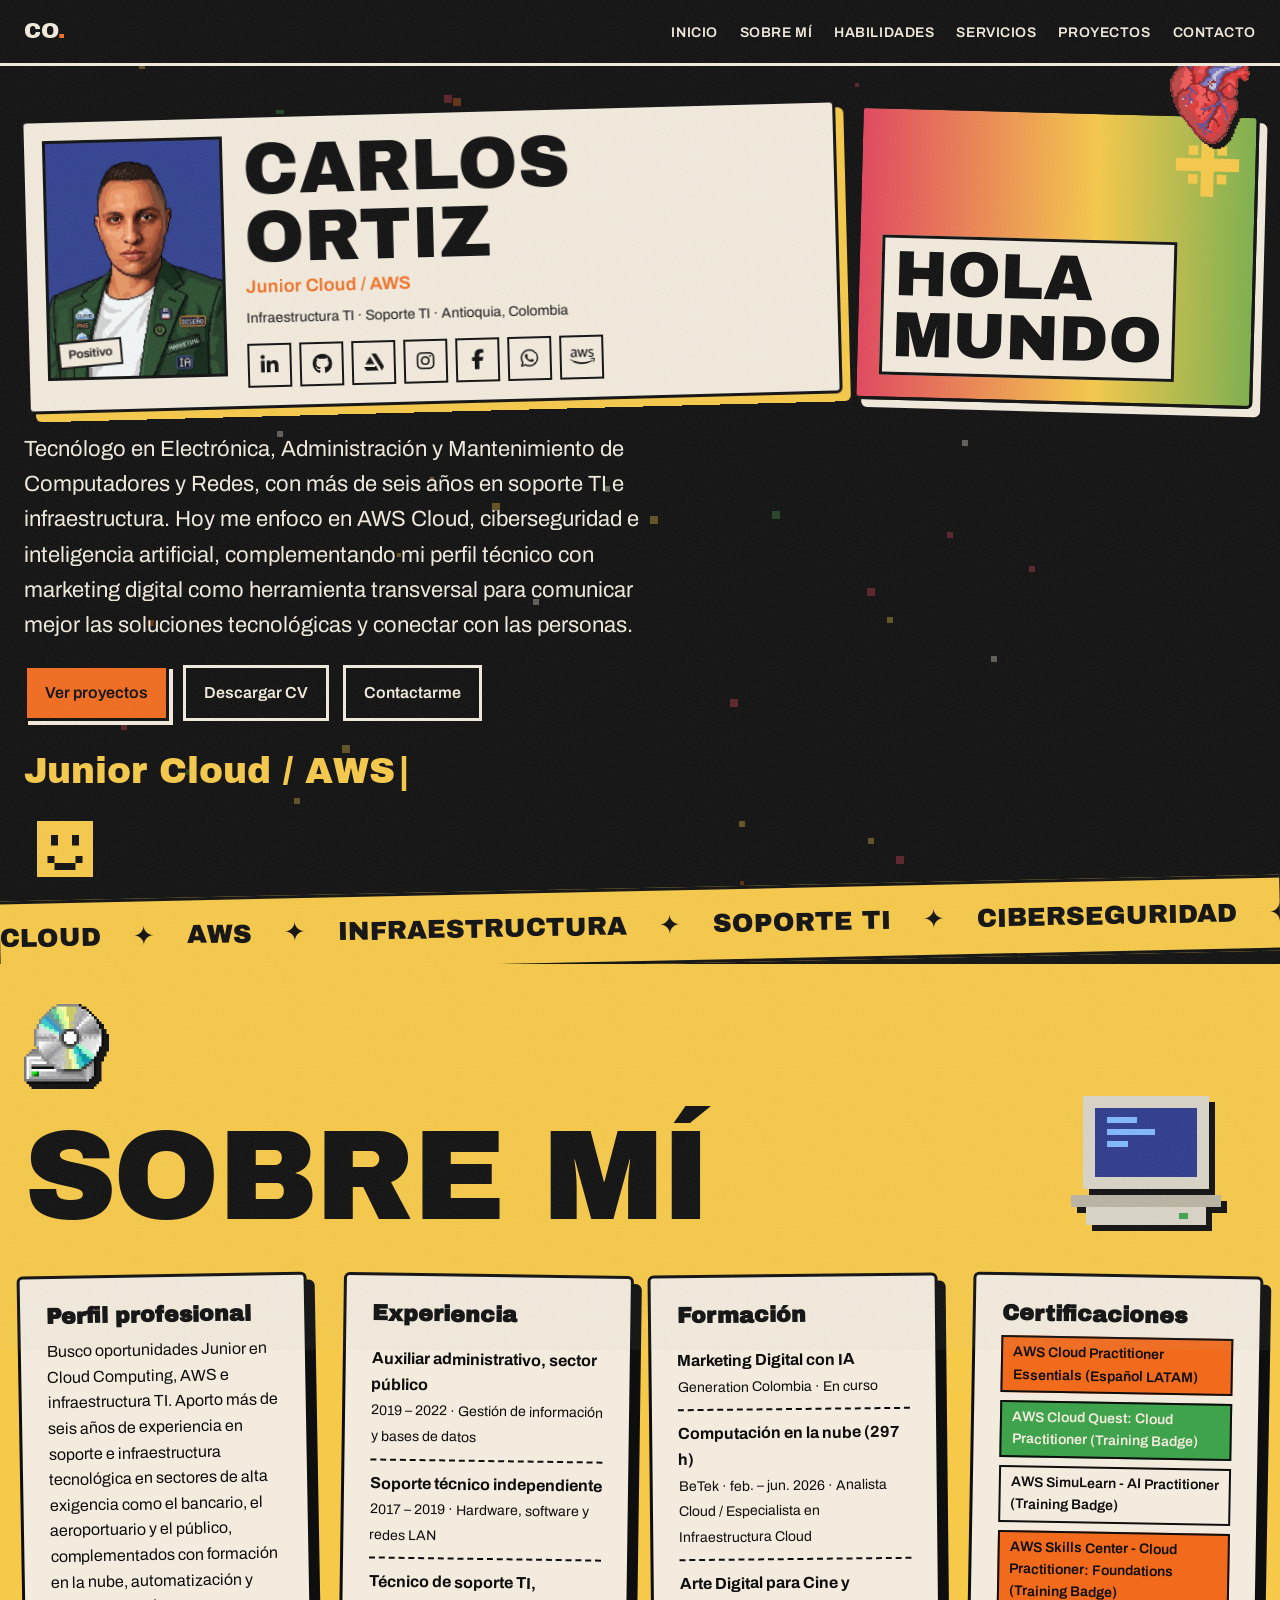
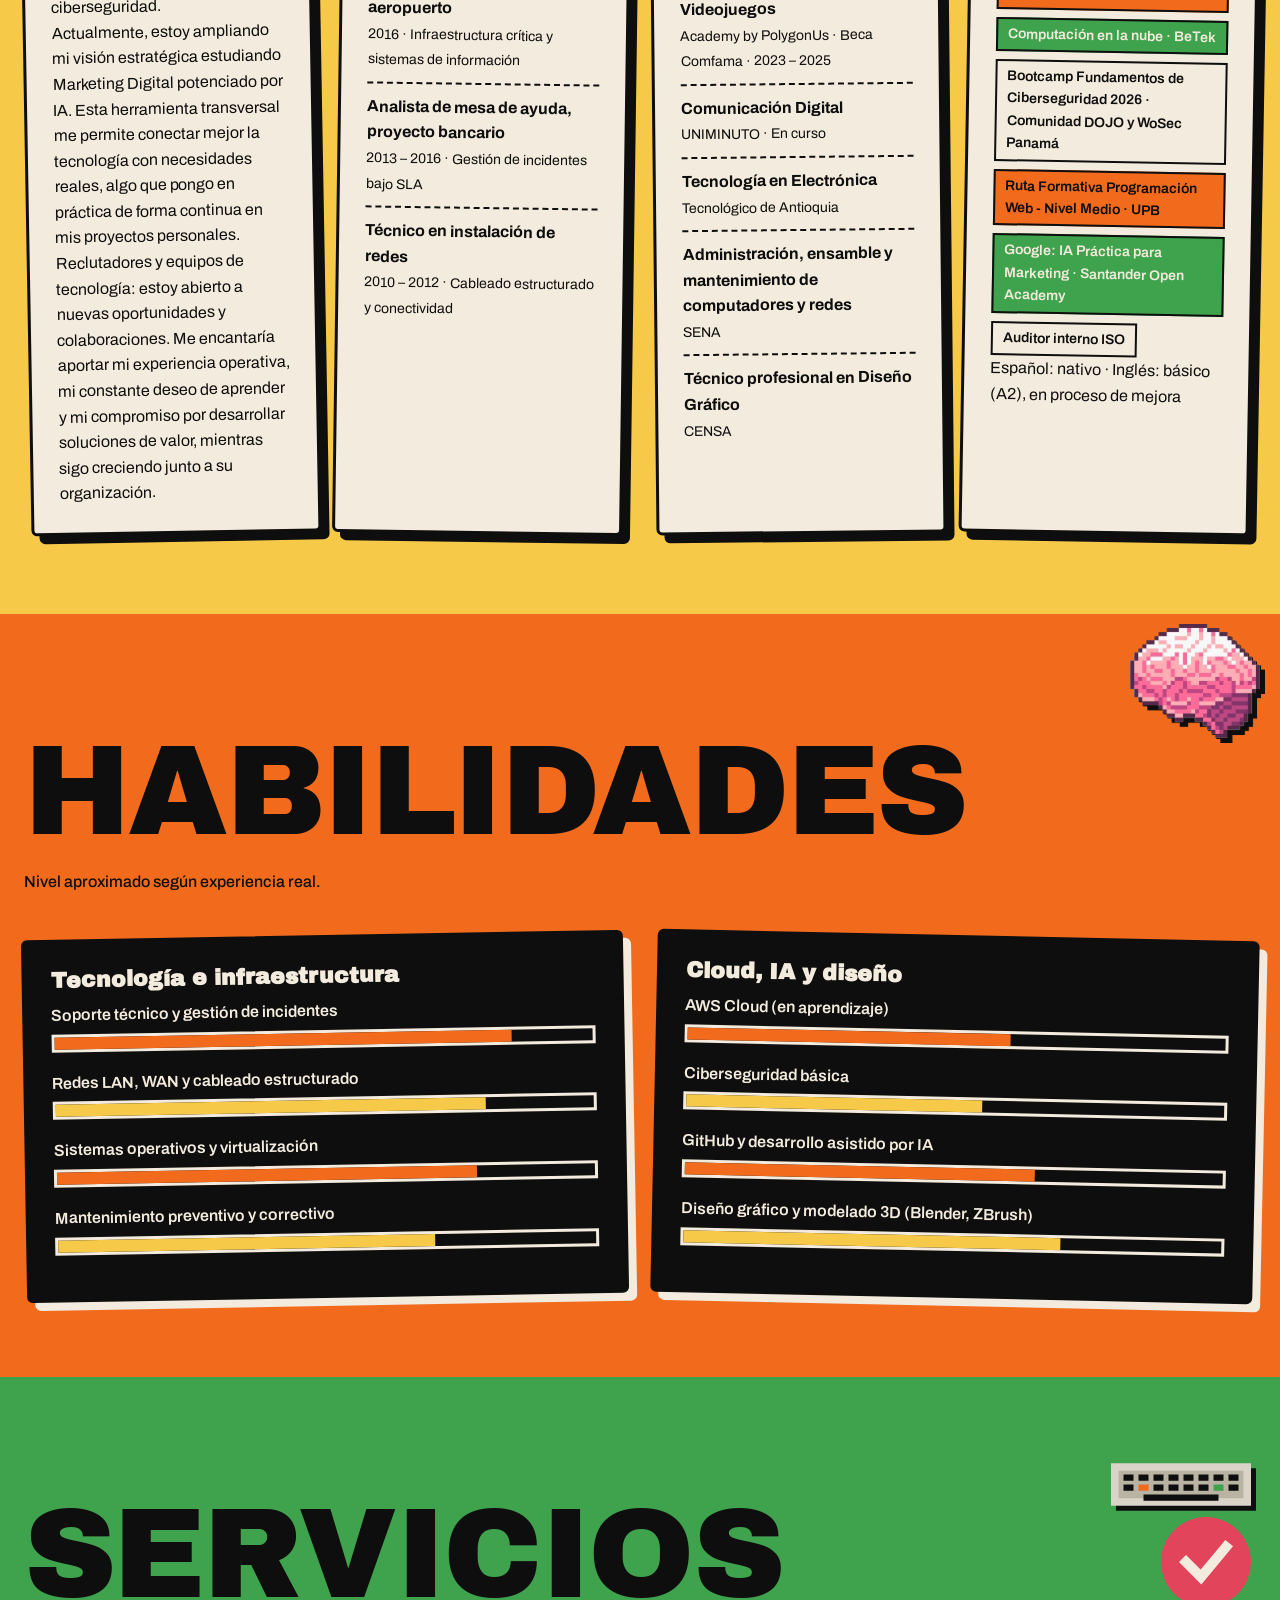
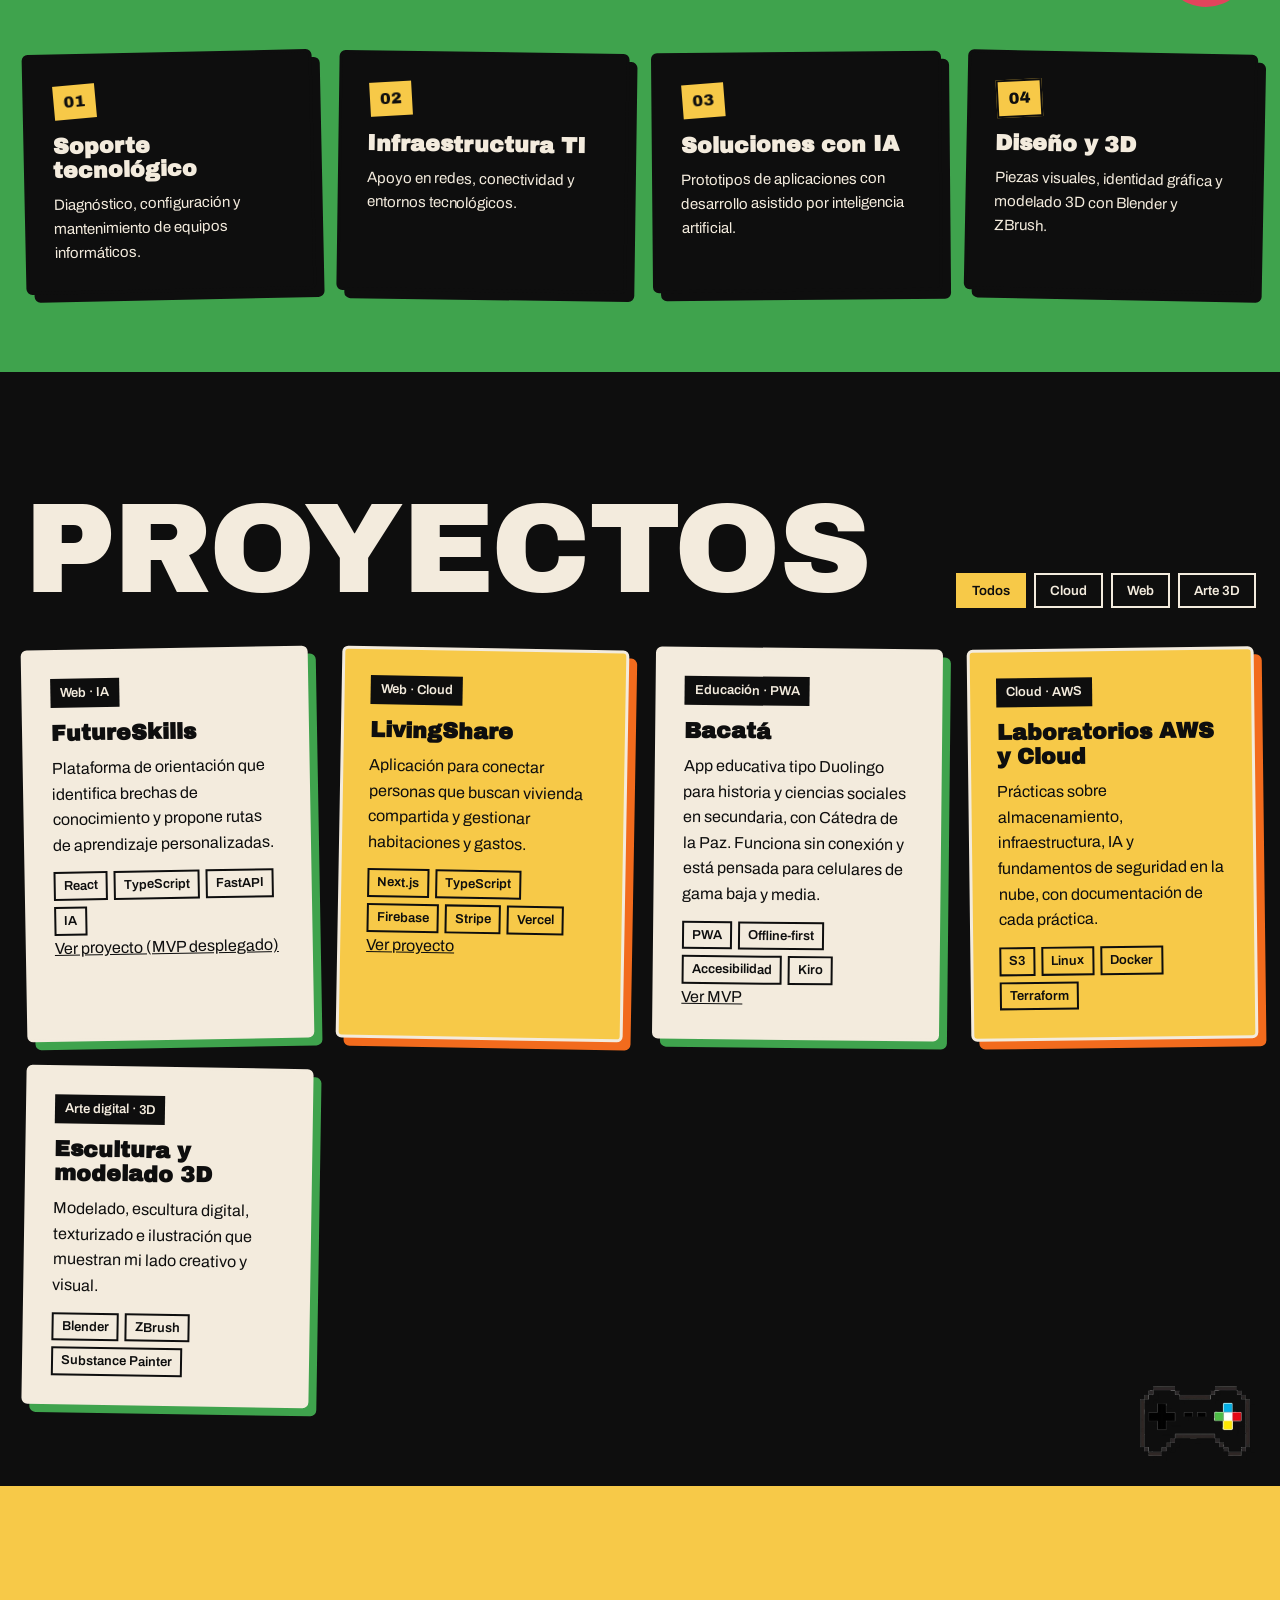
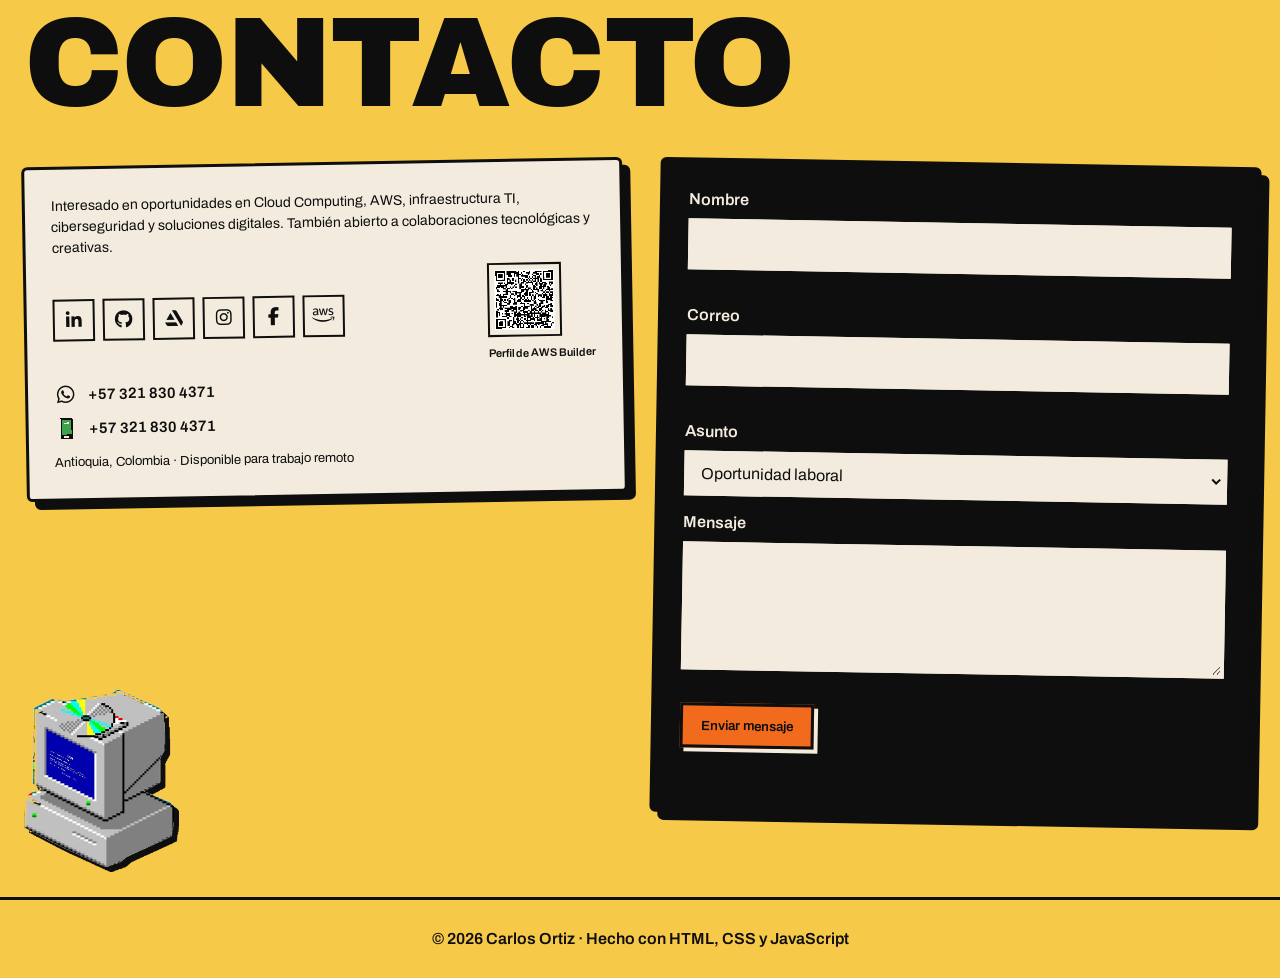
==== index.html @ de488aa8 "version 5.2" ====
<!DOCTYPE html>
<html lang="es">
<head>
  <meta charset="UTF-8">
  <meta name="viewport" content="width=device-width, initial-scale=1.0">
  <meta name="description" content="Portafolio de Carlos Ortiz: Cloud, AWS, infraestructura TI, soporte técnico y soluciones digitales con IA.">
  <title>Carlos Ortiz | Cloud, infraestructura y soporte TI</title>
  <link rel="preconnect" href="https://fonts.googleapis.com">
  <link rel="preconnect" href="https://fonts.gstatic.com" crossorigin>
  <link href="https://fonts.googleapis.com/css2?family=Archivo+Black&family=Archivo:wght@400;500;600&display=swap" rel="stylesheet">
  <link rel="stylesheet" href="https://cdnjs.cloudflare.com/ajax/libs/font-awesome/6.5.2/css/all.min.css">
  <link rel="stylesheet" href="styles.css">
</head>
<body>
  <!-- Símbolos pixel art reutilizables -->
  <svg width="0" height="0" style="position:absolute" aria-hidden="true">
    <symbol id="pc" viewBox="0 0 120 100">
      <rect x="18" y="8" width="84" height="62" fill="#D9D4C7"/>
      <rect x="26" y="16" width="68" height="46" fill="#2D3A8C"/>
      <rect x="34" y="22" width="20" height="4" fill="#7FB8FF"/>
      <rect x="34" y="30" width="32" height="4" fill="#7FB8FF"/>
      <rect x="34" y="38" width="14" height="4" fill="#7FB8FF"/>
      <rect x="10" y="74" width="100" height="8" fill="#B9B3A3"/>
      <rect x="20" y="82" width="80" height="12" fill="#D9D4C7"/>
      <rect x="82" y="86" width="6" height="4" fill="#3FA34D"/>
    </symbol>
    <symbol id="estrella" viewBox="0 0 20 20">
      <rect x="8" y="0" width="4" height="20" fill="#F7C948"/>
      <rect x="0" y="8" width="20" height="4" fill="#F7C948"/>
      <rect x="4" y="4" width="3" height="3" fill="#F7C948"/>
      <rect x="13" y="4" width="3" height="3" fill="#F7C948"/>
      <rect x="4" y="13" width="3" height="3" fill="#F7C948"/>
      <rect x="13" y="13" width="3" height="3" fill="#F7C948"/>
    </symbol>
    <symbol id="sello" viewBox="0 0 40 40">
      <circle cx="20" cy="20" r="18" fill="#E2445C"/>
      <path d="M12 20 L18 26 L28 14" stroke="#F3EBDD" stroke-width="4" fill="none" stroke-linecap="square"/>
    </symbol>
    <symbol id="teclado" viewBox="0 0 120 50">
      <rect x="4" y="10" width="112" height="34" fill="#D9D4C7"/>
      <rect x="10" y="16" width="100" height="22" fill="#B9B3A3"/>
      <rect x="14" y="19" width="8" height="5" fill="#0E0E0E"/><rect x="26" y="19" width="8" height="5" fill="#0E0E0E"/><rect x="38" y="19" width="8" height="5" fill="#0E0E0E"/><rect x="50" y="19" width="8" height="5" fill="#0E0E0E"/><rect x="62" y="19" width="8" height="5" fill="#0E0E0E"/><rect x="74" y="19" width="8" height="5" fill="#0E0E0E"/><rect x="86" y="19" width="8" height="5" fill="#0E0E0E"/><rect x="98" y="19" width="8" height="5" fill="#0E0E0E"/>
      <rect x="14" y="27" width="8" height="5" fill="#0E0E0E"/><rect x="26" y="27" width="8" height="5" fill="#F26B1D"/><rect x="38" y="27" width="8" height="5" fill="#0E0E0E"/><rect x="50" y="27" width="8" height="5" fill="#0E0E0E"/><rect x="62" y="27" width="8" height="5" fill="#0E0E0E"/><rect x="74" y="27" width="8" height="5" fill="#0E0E0E"/><rect x="86" y="27" width="8" height="5" fill="#3FA34D"/><rect x="98" y="27" width="8" height="5" fill="#0E0E0E"/>
      <rect x="30" y="35" width="60" height="5" fill="#0E0E0E"/>
    </symbol>
    <symbol id="disquete" viewBox="0 0 40 40">
      <rect x="4" y="4" width="32" height="32" fill="#2D3A8C"/>
      <rect x="10" y="4" width="20" height="10" fill="#D9D4C7"/>
      <rect x="22" y="6" width="4" height="6" fill="#2D3A8C"/>
      <rect x="10" y="22" width="20" height="12" fill="#F3EBDD"/>
      <rect x="13" y="26" width="14" height="2" fill="#E2445C"/>
      <rect x="13" y="30" width="10" height="2" fill="#F7C948"/>
    </symbol>
    <symbol id="joystick" viewBox="0 0 40 40">
      <rect x="4" y="30" width="32" height="6" fill="#F26B1D"/>
      <rect x="16" y="20" width="8" height="12" fill="#D9D4C7"/>
      <rect x="12" y="6" width="16" height="4" fill="#E2445C"/>
      <rect x="14" y="10" width="12" height="10" fill="#E2445C"/>
      <rect x="8" y="28" width="6" height="2" fill="#F7C948"/>
      <rect x="26" y="28" width="6" height="2" fill="#3FA34D"/>
    </symbol>
    <symbol id="sonrisa" viewBox="0 0 20 20">
      <rect x="2" y="2" width="16" height="16" fill="#F7C948"/>
      <rect x="6" y="6" width="2" height="3" fill="#0E0E0E"/>
      <rect x="12" y="6" width="2" height="3" fill="#0E0E0E"/>
      <rect x="5" y="12" width="2" height="2" fill="#0E0E0E"/>
      <rect x="7" y="14" width="6" height="2" fill="#0E0E0E"/>
      <rect x="13" y="12" width="2" height="2" fill="#0E0E0E"/>
    </symbol>
    <symbol id="corazon" viewBox="0 0 20 20">
      <rect x="2" y="4" width="6" height="4" fill="#E2445C"/><rect x="12" y="4" width="6" height="4" fill="#E2445C"/>
      <rect x="1" y="6" width="18" height="6" fill="#E2445C"/>
      <rect x="3" y="12" width="14" height="3" fill="#E2445C"/>
      <rect x="6" y="15" width="8" height="2" fill="#E2445C"/>
      <rect x="9" y="17" width="2" height="2" fill="#E2445C"/>
    </symbol>
  <symbol id="celular" viewBox="0 0 20 20">
      <rect x="5" y="1" width="10" height="18" fill="#0E0E0E"/>
      <rect x="6" y="3" width="8" height="12" fill="#3FA34D"/>
      <rect x="8" y="16" width="4" height="2" fill="#F3EBDD"/>
      <rect x="8" y="5" width="4" height="1" fill="#F3EBDD"/>
    </symbol>
  </svg>

  <div class="grano" aria-hidden="true"></div>
  <canvas id="fondo" aria-hidden="true"></canvas>
  <a class="saltar" href="#inicio">Ir al contenido</a>

  <header class="barra" id="barra">
    <a href="#inicio" class="marca">CO<span>.</span></a>
    <button class="menu-toggle" id="menuToggle" aria-expanded="false" aria-controls="navegacion" aria-label="Abrir menú">
      <span></span><span></span>
    </button>
    <nav id="navegacion" class="nav" aria-label="Principal">
      <ul>
        <li><a href="#inicio">Inicio</a></li>
        <li><a href="#sobre-mi">Sobre mí</a></li>
        <li><a href="#habilidades">Habilidades</a></li>
        <li><a href="#servicios">Servicios</a></li>
        <li><a href="#proyectos">Proyectos</a></li>
        <li><a href="#contacto">Contacto</a></li>
      </ul>
    </nav>
  </header>

  <main>
    <!-- INICIO -->
    <section id="inicio" class="inicio">
      <div class="tarjeta-id reveal" data-rot="-1.5">
        <div class="id-foto">
          <img src="foto.jpg" alt="Foto de Carlos Ortiz" onerror="this.style.display='none';this.nextElementSibling.style.display='block'">
          <svg class="id-avatar" viewBox="0 0 8 8" aria-hidden="true" shape-rendering="crispEdges" style="display:none">
            <rect x="2" y="0" width="4" height="2" fill="#2D3A8C"/><rect x="1" y="2" width="6" height="3" fill="#F26B1D"/><rect x="2" y="5" width="4" height="3" fill="#2D3A8C"/>
          </svg>
          <span class="sello-pos">Positivo</span>
        </div>
        <div class="id-datos">
          <p class="id-nombre">CARLOS ORTIZ</p>
          <p class="id-rol">Junior Cloud / AWS</p>
          <p class="id-linea">Infraestructura TI · Soporte TI · Antioquia, Colombia</p>
          <div class="redes" aria-label="Redes sociales">
            <a href="https://www.linkedin.com/in/carlos-ortizj/" target="_blank" rel="noopener" aria-label="LinkedIn"><i class="fa-brands fa-linkedin-in" aria-hidden="true"></i></a>
            <a href="https://github.com/Caliche008" target="_blank" rel="noopener" aria-label="GitHub"><i class="fa-brands fa-github" aria-hidden="true"></i></a>
            <a href="https://www.artstation.com/calichebeche" target="_blank" rel="noopener" aria-label="ArtStation"><i class="fa-brands fa-artstation" aria-hidden="true"></i></a>
            <a href="https://www.instagram.com/calichebeche" target="_blank" rel="noopener" aria-label="Instagram"><i class="fa-brands fa-instagram" aria-hidden="true"></i></a>
            <a href="https://www.facebook.com/calichebeche/" target="_blank" rel="noopener" aria-label="Facebook"><i class="fa-brands fa-facebook-f" aria-hidden="true"></i></a>
            <a href="https://wa.me/573218304371" target="_blank" rel="noopener" aria-label="WhatsApp"><i class="fa-brands fa-whatsapp" aria-hidden="true"></i></a>
            <a href="https://builder.aws.com/community/@calicheche008" target="_blank" rel="noopener" aria-label="AWS Builder"><i class="fa-brands fa-aws" aria-hidden="true"></i></a>
          </div>
        </div>
      </div>

      <div class="bloque-hola reveal" data-rot="1.5">
        <p>HOLA<br>MUNDO</p>
        <svg class="estrella-girando" aria-hidden="true"><use href="#estrella"/></svg>
      </div>

      <svg class="deco deco-sonrisa" aria-hidden="true"><use href="#sonrisa"/></svg>
      <img class="deco deco-corazon" src="img/corazon.png" alt="" aria-hidden="true">
      <div class="inicio-acciones reveal">
        <p class="sintesis">Tecnólogo en Electrónica, Administración y Mantenimiento de Computadores y Redes, con más de seis años en soporte TI e infraestructura. Hoy me enfoco en AWS Cloud, ciberseguridad e inteligencia artificial, complementando mi perfil técnico con marketing digital como herramienta transversal para comunicar mejor las soluciones tecnológicas y conectar con las personas.</p>
        <div class="acciones">
          <a href="#proyectos" class="boton boton-principal">Ver proyectos</a>
          <a href="cv.pdf" class="boton" download>Descargar CV</a>
          <a href="#contacto" class="boton">Contactarme</a>
        </div>
        <p class="escribiendo" aria-live="polite"><span id="rol-animado"></span><span class="cursor">|</span></p>
      </div>

      <div class="cinta" aria-hidden="true">
        <div class="cinta-pista">
          <span>Cloud</span><span>AWS</span><span>Infraestructura</span><span>Soporte TI</span><span>Ciberseguridad</span><span>IA aplicada</span><span>Diseño 3D</span>
          <span>Cloud</span><span>AWS</span><span>Infraestructura</span><span>Soporte TI</span><span>Ciberseguridad</span><span>IA aplicada</span><span>Diseño 3D</span>
        </div>
      </div>
    </section>

    <!-- SOBRE MÍ -->
    <section id="sobre-mi" class="seccion seccion-amarilla">
      <header class="cabecera">
        <h2 class="reveal">Sobre mí</h2>
        <svg class="pc-ilustracion reveal" aria-hidden="true"><use href="#pc"/></svg>
      </header>
      <img class="deco deco-disco" src="img/disquete.png" alt="" aria-hidden="true">
      <div class="rejilla-sobre">
        <article class="bloque-claro reveal" data-rot="-1">
          <h3>Perfil profesional</h3>
          <p>Busco oportunidades Junior en Cloud Computing, AWS e infraestructura TI. Aporto más de seis años de experiencia en soporte e infraestructura tecnológica en sectores de alta exigencia como el bancario, el aeroportuario y el público, complementados con formación en la nube, automatización y ciberseguridad.</p>
          <p>Actualmente, estoy ampliando mi visión estratégica estudiando Marketing Digital potenciado por IA. Esta herramienta transversal me permite conectar mejor la tecnología con necesidades reales, algo que pongo en práctica de forma continua en mis proyectos personales.</p>
          <p>Reclutadores y equipos de tecnología: estoy abierto a nuevas oportunidades y colaboraciones. Me encantaría aportar mi experiencia operativa, mi constante deseo de aprender y mi compromiso por desarrollar soluciones de valor, mientras sigo creciendo junto a su organización.</p>
        </article>
        <article class="bloque-claro reveal" data-rot="0.8">
          <h3>Experiencia</h3>
          <ul class="lista-linea">
            <li><strong>Auxiliar administrativo, sector público</strong><span>2019 – 2022 · Gestión de información y bases de datos</span></li>
            <li><strong>Soporte técnico independiente</strong><span>2017 – 2019 · Hardware, software y redes LAN</span></li>
            <li><strong>Técnico de soporte TI, aeropuerto</strong><span>2016 · Infraestructura crítica y sistemas de información</span></li>
            <li><strong>Analista de mesa de ayuda, proyecto bancario</strong><span>2013 – 2016 · Gestión de incidentes bajo SLA</span></li>
            <li><strong>Técnico en instalación de redes</strong><span>2010 – 2012 · Cableado estructurado y conectividad</span></li>
          </ul>
        </article>
        <article class="bloque-claro reveal" data-rot="-0.6">
          <h3>Formación</h3>
          <ul class="lista-linea">
            <li><strong>Marketing Digital con IA</strong><span>Generation Colombia · En curso</span></li>
            <li><strong>Computación en la nube (297 h)</strong><span>BeTek · feb. – jun. 2026 · Analista Cloud / Especialista en Infraestructura Cloud</span></li>
            <li><strong>Arte Digital para Cine y Videojuegos</strong><span>Academy by PolygonUs · Beca Comfama · 2023 – 2025</span></li>
            <li><strong>Comunicación Digital</strong><span>UNIMINUTO · En curso</span></li>
            <li><strong>Tecnología en Electrónica</strong><span>Tecnológico de Antioquia</span></li>
            <li><strong>Administración, ensamble y mantenimiento de computadores y redes</strong><span>SENA</span></li>
            <li><strong>Técnico profesional en Diseño Gráfico</strong><span>CENSA</span></li>
          </ul>
        </article>
        <article class="bloque-claro reveal" data-rot="1">
          <h3>Certificaciones</h3>
          <div class="etiquetas">
            <span>AWS Cloud Practitioner Essentials (Español LATAM)</span><span>AWS Cloud Quest: Cloud Practitioner (Training Badge)</span><span>AWS SimuLearn - AI Practitioner (Training Badge)</span><span>AWS Skills Center - Cloud Practitioner: Foundations (Training Badge)</span><span>Computación en la nube · BeTek</span><span>Bootcamp Fundamentos de Ciberseguridad 2026 · Comunidad DOJO y WoSec Panamá</span><span>Ruta Formativa Programación Web - Nivel Medio · UPB</span><span>Google: IA Práctica para Marketing · Santander Open Academy</span><span>Auditor interno ISO</span>
          </div>
          <p class="idiomas">Español: nativo · Inglés: básico (A2), en proceso de mejora</p>
        </article>
      </div>
    </section>

    <!-- HABILIDADES -->
    <section id="habilidades" class="seccion seccion-naranja">
      <header class="cabecera">
        <h2 class="reveal">Habilidades</h2>
        <p class="reveal">Nivel aproximado según experiencia real.</p>
      </header>
      <img class="deco deco-cerebro" src="img/cerebro.png" alt="" aria-hidden="true">
      <div class="rejilla-habilidades">
        <div class="bloque-oscuro reveal" data-rot="-1">
          <h3>Tecnología e infraestructura</h3>
          <div class="barra-skill" data-nivel="85"><span>Soporte técnico y gestión de incidentes</span><div><i></i></div></div>
          <div class="barra-skill" data-nivel="80"><span>Redes LAN, WAN y cableado estructurado</span><div><i></i></div></div>
          <div class="barra-skill" data-nivel="78"><span>Sistemas operativos y virtualización</span><div><i></i></div></div>
          <div class="barra-skill" data-nivel="70"><span>Mantenimiento preventivo y correctivo</span><div><i></i></div></div>
        </div>
        <div class="bloque-oscuro reveal" data-rot="1.2">
          <h3>Cloud, IA y diseño</h3>
          <div class="barra-skill" data-nivel="60"><span>AWS Cloud (en aprendizaje)</span><div><i></i></div></div>
          <div class="barra-skill" data-nivel="55"><span>Ciberseguridad básica</span><div><i></i></div></div>
          <div class="barra-skill" data-nivel="65"><span>GitHub y desarrollo asistido por IA</span><div><i></i></div></div>
          <div class="barra-skill" data-nivel="70"><span>Diseño gráfico y modelado 3D (Blender, ZBrush)</span><div><i></i></div></div>
        </div>
      </div>
    </section>

    <!-- SERVICIOS -->
    <section id="servicios" class="seccion seccion-verde">
      <header class="cabecera">
        <h2 class="reveal">Servicios</h2>
        <svg class="sello-girando" aria-hidden="true"><use href="#sello"/></svg>
      </header>
      <svg class="deco deco-teclado" aria-hidden="true"><use href="#teclado"/></svg>
      <div class="rejilla-servicios">
        <article class="servicio reveal" data-rot="-1.2"><span class="etiqueta-sello">01</span><h3>Soporte tecnológico</h3><p>Diagnóstico, configuración y mantenimiento de equipos informáticos.</p></article>
        <article class="servicio reveal" data-rot="0.8"><span class="etiqueta-sello">02</span><h3>Infraestructura TI</h3><p>Apoyo en redes, conectividad y entornos tecnológicos.</p></article>
        <article class="servicio reveal" data-rot="-0.5"><span class="etiqueta-sello">03</span><h3>Soluciones con IA</h3><p>Prototipos de aplicaciones con desarrollo asistido por inteligencia artificial.</p></article>
        <article class="servicio reveal" data-rot="1.1"><span class="etiqueta-sello">04</span><h3>Diseño y 3D</h3><p>Piezas visuales, identidad gráfica y modelado 3D con Blender y ZBrush.</p></article>
      </div>
    </section>

    <!-- PROYECTOS -->
    <section id="proyectos" class="seccion seccion-oscura">
      <header class="cabecera">
        <h2 class="reveal">Proyectos</h2>
        <div class="filtros" role="group" aria-label="Filtrar proyectos">
          <button class="filtro activo" data-filtro="todos">Todos</button>
          <button class="filtro" data-filtro="cloud">Cloud</button>
          <button class="filtro" data-filtro="web">Web</button>
          <button class="filtro" data-filtro="arte">Arte 3D</button>
        </div>
      </header>
      <img class="deco deco-joystick" src="img/control.png" alt="" aria-hidden="true">
      <div class="rejilla-proyectos">
        <article class="proyecto reveal" data-categoria="web" data-rot="-1">
          <span class="proyecto-tag">Web · IA</span>
          <h3>FutureSkills</h3>
          <p>Plataforma de orientación que identifica brechas de conocimiento y propone rutas de aprendizaje personalizadas.</p>
          <ul class="stack"><li>React</li><li>TypeScript</li><li>FastAPI</li><li>IA</li></ul>
          <a class="proyecto-enlace" href="https://future-skills-puce.vercel.app/" target="_blank" rel="noopener">Ver proyecto (MVP desplegado)</a>
        </article>
        <article class="proyecto reveal" data-categoria="web cloud" data-rot="1">
          <span class="proyecto-tag">Web · Cloud</span>
          <h3>LivingShare</h3>
          <p>Aplicación para conectar personas que buscan vivienda compartida y gestionar habitaciones y gastos.</p>
          <ul class="stack"><li>Next.js</li><li>TypeScript</li><li>Firebase</li><li>Stripe</li><li>Vercel</li></ul>
          <a class="proyecto-enlace" href="https://living-share-kiro.vercel.app/login" target="_blank" rel="noopener">Ver proyecto</a>
        </article>
        <article class="proyecto reveal" data-categoria="web" data-rot="0.6">
          <span class="proyecto-tag">Educación · PWA</span>
          <h3>Bacatá</h3>
          <p>App educativa tipo Duolingo para historia y ciencias sociales en secundaria, con Cátedra de la Paz. Funciona sin conexión y está pensada para celulares de gama baja y media.</p>
          <ul class="stack"><li>PWA</li><li>Offline-first</li><li>Accesibilidad</li><li>Kiro</li></ul>
          <a class="proyecto-enlace" href="https://caliche008.github.io/bacata/" target="_blank" rel="noopener">Ver MVP</a>
        </article>
        <article class="proyecto reveal" data-categoria="cloud" data-rot="-0.7">
          <span class="proyecto-tag">Cloud · AWS</span>
          <h3>Laboratorios AWS y Cloud</h3>
          <p>Prácticas sobre almacenamiento, infraestructura, IA y fundamentos de seguridad en la nube, con documentación de cada práctica.</p>
          <ul class="stack"><li>S3</li><li>Linux</li><li>Docker</li><li>Terraform</li></ul>
        </article>
        <article class="proyecto reveal" data-categoria="arte" data-rot="0.9">
          <span class="proyecto-tag">Arte digital · 3D</span>
          <h3>Escultura y modelado 3D</h3>
          <p>Modelado, escultura digital, texturizado e ilustración que muestran mi lado creativo y visual.</p>
          <ul class="stack"><li>Blender</li><li>ZBrush</li><li>Substance Painter</li></ul>
        </article>
      </div>
    </section>

    <!-- CONTACTO -->
    <section id="contacto" class="seccion seccion-amarilla contacto">
      <header class="cabecera">
        <h2 class="reveal">Contacto</h2>
        <svg class="estrella-girando" aria-hidden="true"><use href="#estrella"/></svg>
      </header>
      <img class="deco deco-computadora" src="img/computadora.png" alt="" aria-hidden="true">
      <div class="contacto-grid">
        <div class="medios reveal" data-rot="-1">
          <p class="descripcion">Interesado en oportunidades en Cloud Computing, AWS, infraestructura TI, ciberseguridad y soluciones digitales. También abierto a colaboraciones tecnológicas y creativas.</p>
          <div class="fila-contacto">
            <div class="iconos">
              <a href="https://www.linkedin.com/in/carlos-ortizj/" target="_blank" rel="noopener" aria-label="LinkedIn"><i class="fa-brands fa-linkedin-in" aria-hidden="true"></i></a>
              <a href="https://github.com/Caliche008" target="_blank" rel="noopener" aria-label="GitHub"><i class="fa-brands fa-github" aria-hidden="true"></i></a>
              <a href="https://www.artstation.com/calichebeche" target="_blank" rel="noopener" aria-label="ArtStation"><i class="fa-brands fa-artstation" aria-hidden="true"></i></a>
              <a href="https://www.instagram.com/calichebeche" target="_blank" rel="noopener" aria-label="Instagram"><i class="fa-brands fa-instagram" aria-hidden="true"></i></a>
              <a href="https://www.facebook.com/calichebeche/" target="_blank" rel="noopener" aria-label="Facebook"><i class="fa-brands fa-facebook-f" aria-hidden="true"></i></a>
              <a href="https://builder.aws.com/community/@calicheche008" target="_blank" rel="noopener" aria-label="AWS Builder"><i class="fa-brands fa-aws" aria-hidden="true"></i></a>
            </div>
            <figure class="qr">
              <a href="https://builder.aws.com/community/@calicheche008" target="_blank" rel="noopener">
                <img src="img/qr-builder.png" alt="Código QR del perfil de AWS Builder" width="60" height="60">
              </a>
              <figcaption>Perfil de AWS Builder</figcaption>
            </figure>
          </div>
          <div class="contacto-directo">
            <a class="contacto-link" href="https://wa.me/573218304371" target="_blank" rel="noopener"><i class="fa-brands fa-whatsapp" aria-hidden="true"></i><span>+57 321 830 4371</span></a>
            <a class="contacto-link" href="tel:+573218304371"><svg class="icono-pixel" viewBox="0 0 20 20" aria-hidden="true" shape-rendering="crispEdges"><use href="#celular"/></svg><span>+57 321 830 4371</span></a>
          </div>
          <p class="ubicacion">Antioquia, Colombia · Disponible para trabajo remoto</p>
        </div>
        <form id="formulario" class="formulario reveal" data-rot="1" novalidate>
          <div class="campo">
            <label for="nombre">Nombre</label>
            <input type="text" id="nombre" name="nombre" autocomplete="name" required>
            <small class="error" id="error-nombre"></small>
          </div>
          <div class="campo">
            <label for="correo">Correo</label>
            <input type="email" id="correo" name="correo" autocomplete="email" required>
            <small class="error" id="error-correo"></small>
          </div>
          <div class="campo">
            <label for="asunto">Asunto</label>
            <select id="asunto" name="asunto">
              <option value="Oportunidad laboral">Oportunidad laboral</option>
              <option value="Cloud y AWS">Cloud y AWS</option>
              <option value="Infraestructura TI">Infraestructura TI</option>
              <option value="Colaboración">Colaboración</option>
              <option value="Otro">Otro</option>
            </select>
          </div>
          <div class="campo">
            <label for="mensaje">Mensaje</label>
            <textarea id="mensaje" name="mensaje" rows="4" required></textarea>
            <small class="error" id="error-mensaje"></small>
          </div>
          <button type="submit" class="boton boton-principal">Enviar mensaje</button>
          <p class="estado" id="estado" role="status" aria-live="polite"></p>
        </form>
      </div>
    </section>
  </main>

  <footer class="pie">
    <p>© <span id="anio"></span> Carlos Ortiz · Hecho con HTML, CSS y JavaScript</p>
  </footer>

  <script src="script.js"></script>
</body>
</html>
---- styles.css ----
:root {
  --negro: #0E0E0E;
  --crema: #F3EBDD;
  --amarillo: #F7C948;
  --naranja: #F26B1D;
  --verde: #3FA34D;
  --azul: #2D3A8C;
  --rojo: #E2445C;
  --tipo-display: "Archivo Black", Impact, sans-serif;
  --tipo-texto: "Archivo", Arial, sans-serif;
}

* { box-sizing: border-box; margin: 0; padding: 0; }
html { scroll-behavior: smooth; scroll-padding-top: 90px; }
body {
  background: var(--negro);
  color: var(--crema);
  font-family: var(--tipo-texto);
  font-size: 16px;
  line-height: 1.6;
  overflow-x: hidden;
}
img { max-width: 100%; display: block; }
a { color: inherit; }
:focus-visible { outline: 3px solid var(--amarillo); outline-offset: 3px; }

/* Textura de grano sobre toda la página */
.grano {
  position: fixed; inset: -50%; pointer-events: none; z-index: 50; opacity: 0.12;
  background-image: url("data:image/svg+xml,%3Csvg xmlns='http://www.w3.org/2000/svg' width='160' height='160'%3E%3Cfilter id='n'%3E%3CfeTurbulence type='fractalNoise' baseFrequency='.9' numOctaves='2' stitchTiles='stitch'/%3E%3C/filter%3E%3Crect width='100%25' height='100%25' filter='url(%23n)'/%3E%3C/svg%3E");
  animation: parpadeo-grano 0.6s steps(4) infinite;
}
@keyframes parpadeo-grano {
  0% { transform: translate(0, 0); }
  25% { transform: translate(-3%, 2%); }
  50% { transform: translate(2%, -3%); }
  75% { transform: translate(-2%, -1%); }
  100% { transform: translate(0, 0); }
}

#fondo { position: fixed; inset: 0; width: 100%; height: 100%; z-index: -1; pointer-events: none; opacity: 0.35; }

.saltar {
  position: absolute; left: -999px; top: 0; background: var(--amarillo); color: var(--negro); padding: 8px 12px; z-index: 100;
}
.saltar:focus { left: 12px; top: 12px; }

/* ---------- Barra ---------- */
.barra {
  position: fixed; top: 0; left: 0; right: 0; z-index: 40;
  display: flex; justify-content: space-between; align-items: center;
  padding: 14px 24px; background: var(--negro); border-bottom: 3px solid var(--crema);
}
.marca { font-family: var(--tipo-display); font-size: 22px; text-decoration: none; }
.marca span { color: var(--naranja); }
.nav ul { list-style: none; display: flex; gap: 22px; }
.nav a { text-decoration: none; font-weight: 600; font-size: 14px; text-transform: uppercase; letter-spacing: 0.04em; }
.nav a:hover { color: var(--amarillo); }
.menu-toggle { display: none; background: none; border: 0; cursor: pointer; width: 36px; height: 30px; flex-direction: column; justify-content: space-between; }
.menu-toggle span { height: 3px; background: var(--crema); display: block; }

/* ---------- Títulos y botones ---------- */
h1, h2, .id-nombre, .bloque-hola p, .marca { font-family: var(--tipo-display); font-weight: 400; }
h2 { font-size: clamp(56px, 10vw, 128px); line-height: 0.9; letter-spacing: -0.02em; text-transform: uppercase; }
h3 { font-family: var(--tipo-display); font-size: 22px; line-height: 1.1; margin-bottom: 10px; }

.boton {
  display: inline-block; padding: 12px 18px; border: 3px solid var(--crema); text-decoration: none;
  font-weight: 600; background: transparent; color: var(--crema); cursor: pointer; font-family: var(--tipo-texto);
  transition: transform 0.2s, background 0.2s, color 0.2s;
}
.boton:hover { transform: translate(-3px, -3px); box-shadow: 4px 4px 0 var(--crema); }
.boton-principal { background: var(--naranja); border-color: var(--negro); color: var(--negro); box-shadow: 4px 4px 0 var(--crema); }
.boton-principal:hover { box-shadow: 7px 7px 0 var(--crema); }

/* ---------- Secciones de color ---------- */
.seccion { padding: 120px 24px 80px; position: relative; overflow: hidden; }
.seccion-amarilla { background: var(--amarillo); color: var(--negro); }
.seccion-naranja { background: var(--naranja); color: var(--negro); }
.seccion-verde { background: var(--verde); color: var(--negro); }
.seccion-oscura { background: var(--negro); }
.cabecera { display: flex; justify-content: space-between; align-items: flex-end; flex-wrap: wrap; gap: 20px; margin-bottom: 40px; position: relative; }
.cabecera p { font-weight: 500; max-width: 340px; }

/* ---------- Inicio ---------- */
.inicio {
  min-height: 100vh; padding: 110px 24px 0; display: grid;
  grid-template-columns: repeat(12, minmax(0, 1fr)); gap: 18px; align-content: start;
}
.tarjeta-id {
  grid-column: 1 / span 8; background: var(--crema); color: var(--negro); border: 3px solid var(--negro);
  display: grid; grid-template-columns: 180px 1fr; gap: 20px; padding: 18px; border-radius: 6px;
  transform: rotate(-1.5deg); box-shadow: 8px 8px 0 var(--amarillo);
}
.id-foto { position: relative; background: var(--azul); aspect-ratio: 3 / 4; overflow: hidden; border: 3px solid var(--negro); }
.id-foto img {
  width: 100%; height: 100%; object-fit: cover;
  filter: none; mix-blend-mode: normal;
}
.id-avatar { width: 100%; height: 100%; }
.sello-pos {
  position: absolute; bottom: 10px; left: 8px; background: var(--crema); color: var(--negro);
  border: 2px solid var(--negro); padding: 2px 8px; font-weight: 600; font-size: 12px; transform: rotate(-4deg);
}
.id-nombre { font-size: clamp(36px, 6vw, 72px); line-height: 0.95; }
.id-rol { font-weight: 600; font-size: 18px; color: var(--naranja); }
.id-linea { font-size: 14px; margin: 6px 0 14px; }
.redes { display: flex; flex-wrap: wrap; gap: 8px; }
.redes a {
  border: 2px solid var(--negro); padding: 4px 10px; text-decoration: none; font-weight: 600; font-size: 13px;
  transition: background 0.2s, transform 0.2s;
}
.redes a:hover { background: var(--amarillo); transform: rotate(-3deg); }

.bloque-hola {
  grid-column: 9 / span 4; background: linear-gradient(90deg, var(--rojo), var(--amarillo), var(--verde), #3D7BD9, #8B5CF6, var(--rojo));
  background-size: 300% 100%; animation: arcoiris 8s linear infinite;
  border: 3px solid var(--negro); padding: 22px; position: relative; transform: rotate(1.5deg);
  box-shadow: 8px 8px 0 var(--crema); border-radius: 6px; min-height: 260px; display: flex; align-items: flex-end;
}
.bloque-hola p { background: var(--crema); color: var(--negro); padding: 6px 10px; font-size: clamp(40px, 5vw, 64px); line-height: 0.95; border: 3px solid var(--negro); }
@keyframes arcoiris { to { background-position: 300% 0; } }
.estrella-girando { position: absolute; top: 16px; right: 16px; width: 56px; height: 56px; animation: girar 6s linear infinite; }
.estrella-girando use { color: var(--amarillo); }
.bloque-hola .estrella-girando { width: 64px; height: 64px; }
@keyframes girar { to { transform: rotate(360deg); } }

.inicio-acciones { grid-column: 1 / span 9; padding: 10px 0 30px; }
.sintesis { font-size: clamp(18px, 2vw, 22px); max-width: 620px; margin-bottom: 22px; }
.acciones { display: flex; gap: 14px; flex-wrap: wrap; margin-bottom: 22px; }
.escribiendo { font-family: var(--tipo-display); font-size: clamp(22px, 3vw, 36px); color: var(--amarillo); min-height: 1.4em; }
.cursor { animation: parpadeo 1s steps(1) infinite; margin-left: 4px; }
@keyframes parpadeo { 50% { opacity: 0; } }

.cinta {
  grid-column: 1 / -1; margin: 40px -24px 0; background: var(--amarillo); color: var(--negro);
  border-top: 3px solid var(--negro); border-bottom: 3px solid var(--negro); transform: rotate(-1.2deg); overflow: hidden;
}
.cinta-pista { display: flex; gap: 32px; white-space: nowrap; padding: 14px 0; animation: cinta 22s linear infinite; font-family: var(--tipo-display); font-size: 26px; text-transform: uppercase; }
.cinta-pista span::after { content: "✦"; margin-left: 32px; }
@keyframes cinta { to { transform: translateX(-50%); } }

/* ---------- Bloques claros y oscuros ---------- */
.rejilla-sobre { display: grid; grid-template-columns: repeat(auto-fit, minmax(260px, 1fr)); gap: 24px; }
.bloque-claro, .bloque-oscuro {
  padding: 26px; border: 3px solid var(--negro); border-radius: 6px; position: relative;
  transform: rotate(var(--r, 0deg)); transition: transform 0.3s;
}
.bloque-claro { background: var(--crema); color: var(--negro); box-shadow: 8px 8px 0 var(--negro); }
.bloque-oscuro { background: var(--negro); color: var(--crema); box-shadow: 8px 8px 0 var(--crema); }
.bloque-claro:hover, .bloque-oscuro:hover { transform: rotate(0deg) translateY(-4px); }
.lista-linea { list-style: none; }
.lista-linea li { padding: 10px 0; border-bottom: 2px dashed var(--negro); }
.lista-linea li:last-child { border-bottom: 0; }
.lista-linea strong { display: block; }
.lista-linea span { font-size: 14px; }
.etiquetas { display: flex; flex-wrap: wrap; gap: 8px; }
.etiquetas span { background: var(--naranja); color: var(--negro); border: 2px solid var(--negro); padding: 4px 10px; font-weight: 600; font-size: 14px; }
.etiquetas span:nth-child(3n+2) { background: var(--verde); color: var(--crema); }
.etiquetas span:nth-child(3n+3) { background: var(--crema); }

.pc-ilustracion {
  width: clamp(140px, 18vw, 220px); height: auto; animation: flotar 4s ease-in-out infinite;
  filter: drop-shadow(6px 6px 0 var(--negro));
}
@keyframes flotar { 50% { transform: translateY(-14px) rotate(2deg); } }

/* ---------- Habilidades ---------- */
.rejilla-habilidades { display: grid; grid-template-columns: repeat(auto-fit, minmax(300px, 1fr)); gap: 28px; }
.barra-skill { margin-bottom: 18px; }
.barra-skill span { display: block; font-weight: 600; margin-bottom: 6px; }
.barra-skill div { height: 18px; border: 3px solid var(--crema); background: var(--negro); }
.barra-skill i {
  display: block; height: 100%; width: 0; background: var(--amarillo);
  transition: width 1.4s cubic-bezier(0.2, 0.8, 0.2, 1);
}
.barra-skill:nth-child(even) i { background: var(--naranja); }

/* ---------- Servicios ---------- */
.sello-girando { width: 100px; height: 100px; animation: girar 10s linear infinite; }
.sello-girando use { color: var(--rojo); }
.rejilla-servicios { display: grid; grid-template-columns: repeat(auto-fit, minmax(230px, 1fr)); gap: 24px; }
.servicio {
  background: var(--negro); color: var(--crema); padding: 26px; border: 3px solid var(--negro);
  box-shadow: 8px 8px 0 var(--negro); transform: rotate(var(--r, 0deg)); border-radius: 6px;
  transition: transform 0.3s, box-shadow 0.3s;
}
.servicio:hover { transform: rotate(0deg) translate(-4px, -4px); box-shadow: 12px 12px 0 var(--crema); }
.servicio p { font-size: 15px; }
.etiqueta-sello {
  display: inline-block; background: var(--amarillo); color: var(--negro); font-family: var(--tipo-display);
  padding: 4px 10px; margin-bottom: 14px; border: 2px solid var(--negro); transform: rotate(-4deg);
}

/* ---------- Proyectos ---------- */
.filtros { display: flex; gap: 8px; flex-wrap: wrap; }
.filtro {
  background: transparent; color: var(--crema); border: 2px solid var(--crema); padding: 8px 14px;
  font-weight: 600; cursor: pointer; font-family: var(--tipo-texto); transition: background 0.2s, color 0.2s;
}
.filtro:hover, .filtro.activo { background: var(--amarillo); color: var(--negro); border-color: var(--amarillo); }
.rejilla-proyectos { display: grid; grid-template-columns: repeat(auto-fit, minmax(270px, 1fr)); gap: 28px; }
.proyecto {
  background: var(--crema); color: var(--negro); padding: 26px; border-radius: 6px; border: 3px solid var(--crema);
  transform: rotate(var(--r, 0deg)); transition: transform 0.3s, box-shadow 0.3s, opacity 0.4s;
  box-shadow: 8px 8px 0 var(--verde);
}
.proyecto:nth-child(even) { background: var(--amarillo); box-shadow: 8px 8px 0 var(--naranja); }
.proyecto:hover { transform: rotate(0deg) translateY(-6px); }
.proyecto-tag { display: inline-block; background: var(--negro); color: var(--crema); padding: 4px 10px; font-size: 13px; font-weight: 600; margin-bottom: 14px; }
.proyecto p { margin-bottom: 14px; }
.stack { list-style: none; display: flex; flex-wrap: wrap; gap: 6px; }
.stack li { border: 2px solid var(--negro); padding: 2px 8px; font-size: 13px; font-weight: 600; }
.proyecto.oculto { display: none; }

/* ---------- Contacto ---------- */
.contacto-grid { display: grid; grid-template-columns: repeat(auto-fit, minmax(280px, 1fr)); gap: 30px; align-items: start; }
.medios { display: grid; gap: 12px; background: var(--crema); color: var(--negro); padding: 26px; border: 3px solid var(--negro); box-shadow: 8px 8px 0 var(--negro); border-radius: 6px; transform: rotate(var(--r, 0deg)); }
.medios a { font-family: var(--tipo-display); font-size: 20px; text-decoration: none; word-break: break-word; }
.medios a:hover { color: var(--naranja); }
.formulario {
  background: var(--negro); color: var(--crema); padding: 26px; border: 3px solid var(--negro);
  box-shadow: 8px 8px 0 var(--negro); border-radius: 6px; display: grid; gap: 14px; transform: rotate(var(--r, 0deg));
}
.campo { display: grid; gap: 6px; }
.campo label { font-weight: 600; }
.campo input, .campo select, .campo textarea {
  background: var(--crema); color: var(--negro); border: 3px solid var(--crema); padding: 10px; font: inherit; border-radius: 0;
}
.campo input:focus, .campo select:focus, .campo textarea:focus { outline: 3px solid var(--naranja); outline-offset: 2px; }
.campo input[aria-invalid="true"], .campo textarea[aria-invalid="true"] { border-color: var(--rojo); }
.error { color: var(--amarillo); font-size: 13px; min-height: 1em; }
.formulario .boton { justify-self: start; }
.estado { font-weight: 600; min-height: 1.4em; }

/* ---------- Pie ---------- */
.pie { padding: 26px 24px; background: var(--amarillo); color: var(--negro); text-align: center; font-weight: 600; border-top: 3px solid var(--negro); }

/* ---------- Revelado al entrar en pantalla ---------- */
.reveal { opacity: 0; transform: translateY(40px) rotate(var(--r, 0deg)); transition: opacity 0.8s ease, transform 0.8s cubic-bezier(0.2, 0.8, 0.2, 1); }
.reveal.visible { opacity: 1; transform: translateY(0) rotate(var(--r, 0deg)); }
.reveal.visible.sin-rebote { transform: translateY(0) rotate(var(--r, 0deg)); }

/* ---------- Responsive ---------- */
@media (max-width: 960px) {
  .tarjeta-id, .bloque-hola, .inicio-acciones { grid-column: 1 / -1; }
  .tarjeta-id { grid-template-columns: 1fr; }
  .id-foto { max-width: 220px; }
}
@media (max-width: 760px) {
  .menu-toggle { display: flex; }
  .nav { position: fixed; inset: 60px 0 auto 0; background: var(--negro); border-bottom: 3px solid var(--crema); display: none; }
  .nav.abierto { display: block; }
  .nav ul { flex-direction: column; gap: 0; padding: 10px 24px; }
  .nav li { border-bottom: 2px dashed var(--crema); }
  .nav a { display: block; padding: 14px 0; font-size: 16px; }
  .cinta { margin: 40px -24px 0; }
  .seccion { padding: 100px 18px 60px; }
}

/* ---------- Movimiento reducido ---------- */
@media (prefers-reduced-motion: reduce) {
  *, *::before, *::after { animation: none !important; transition: none !important; scroll-behavior: auto !important; }
  .reveal { opacity: 1; transform: none; }
  .barra-skill i { transition: none; }
  #fondo { display: none; }
}

/* ---------- Ilustraciones retro decorativas ---------- */
.inicio, .seccion { position: relative; }
.deco {
  position: absolute; width: 90px; height: auto; z-index: 0; pointer-events: none;
  filter: drop-shadow(5px 5px 0 var(--negro));
  animation: flotar 5s ease-in-out infinite;
}
.deco-teclado { width: 150px; top: 30px; right: 24px; animation-delay: -1s; }
.deco-disco { width: 80px; top: 40px; left: 24px; animation-delay: -2s; }
.deco-joystick { width: 110px; bottom: 30px; right: 30px; animation-delay: -3s; }
.deco-sonrisa { width: 70px; bottom: 40px; left: 30px; animation: girar 8s linear infinite; }
.deco-corazon { width: 80px; top: 30px; right: 30px; animation-delay: -4s; }
@media (max-width: 760px) {
  .deco { width: 60px; }
  .deco-teclado { width: 100px; }
}

/* ---------- Imágenes PNG sin fondo ---------- */
img.deco { display: block; }
.deco-cerebro { width: 130px; top: 10px; right: 20px; animation-delay: -2s; }
.deco-computadora { width: 150px; bottom: 30px; left: 24px; animation-delay: -1s; }
@media (max-width: 760px) {
  .deco-cerebro, .deco-computadora { width: 90px; }
}

/* ---------- Íconos de redes ---------- */
.redes a {
  width: 44px; height: 44px; padding: 0; display: inline-flex; align-items: center; justify-content: center;
}
.redes a i { font-size: 20px; }

/* ---------- Foto de la tarjeta sin filtro (es pixel art a color) ---------- */
.id-foto img {
  width: 100%; height: 100%; object-fit: cover;
  filter: none; mix-blend-mode: normal;
}

/* ---------- QR de AWS Builder en contacto ---------- */
.qr { display: grid; justify-items: start; gap: 8px; }
.qr a { display: inline-block; background: #F3EBDD; padding: 5px; border: 2px solid #0E0E0E; }
.qr img { width: 90px; height: 90px; display: block; image-rendering: pixelated; }
.qr figcaption { font-weight: 600; font-size: 12px; }

/* Override final: foto a color original */
.id-foto img { filter: none !important; mix-blend-mode: normal !important; }

/* ---------- Bloque de contacto reordenado ---------- */
.medios .descripcion { font-size: 14px; line-height: 1.5; font-family: var(--tipo-texto); }
.medios .fila-contacto { display: flex; justify-content: space-between; align-items: center; gap: 12px; flex-wrap: wrap; }
.medios .iconos { display: flex; gap: 8px; flex-wrap: wrap; }
.medios .iconos a {
  width: 42px; height: 42px; display: inline-flex; align-items: center; justify-content: center;
  border: 2px solid #0E0E0E; font-size: 18px; font-family: var(--tipo-texto); text-decoration: none; transition: background 0.2s, transform 0.2s;
}
.medios .iconos a:hover { background: #F7C948; transform: rotate(-3deg); }
.medios .qr img { width: 60px; height: 60px; }
.medios .qr figcaption { font-size: 11px; }
.medios .contacto-directo { display: grid; gap: 10px; }
.medios .contacto-link {
  display: flex; align-items: center; gap: 10px; text-decoration: none;
  font-family: var(--tipo-texto); font-weight: 600; font-size: 15px;
}
.medios .contacto-link i { font-size: 20px; width: 24px; text-align: center; }
.medios .icono-pixel { width: 24px; height: 24px; display: block; }
.medios .ubicacion { font-family: var(--tipo-texto); font-size: 13px; }
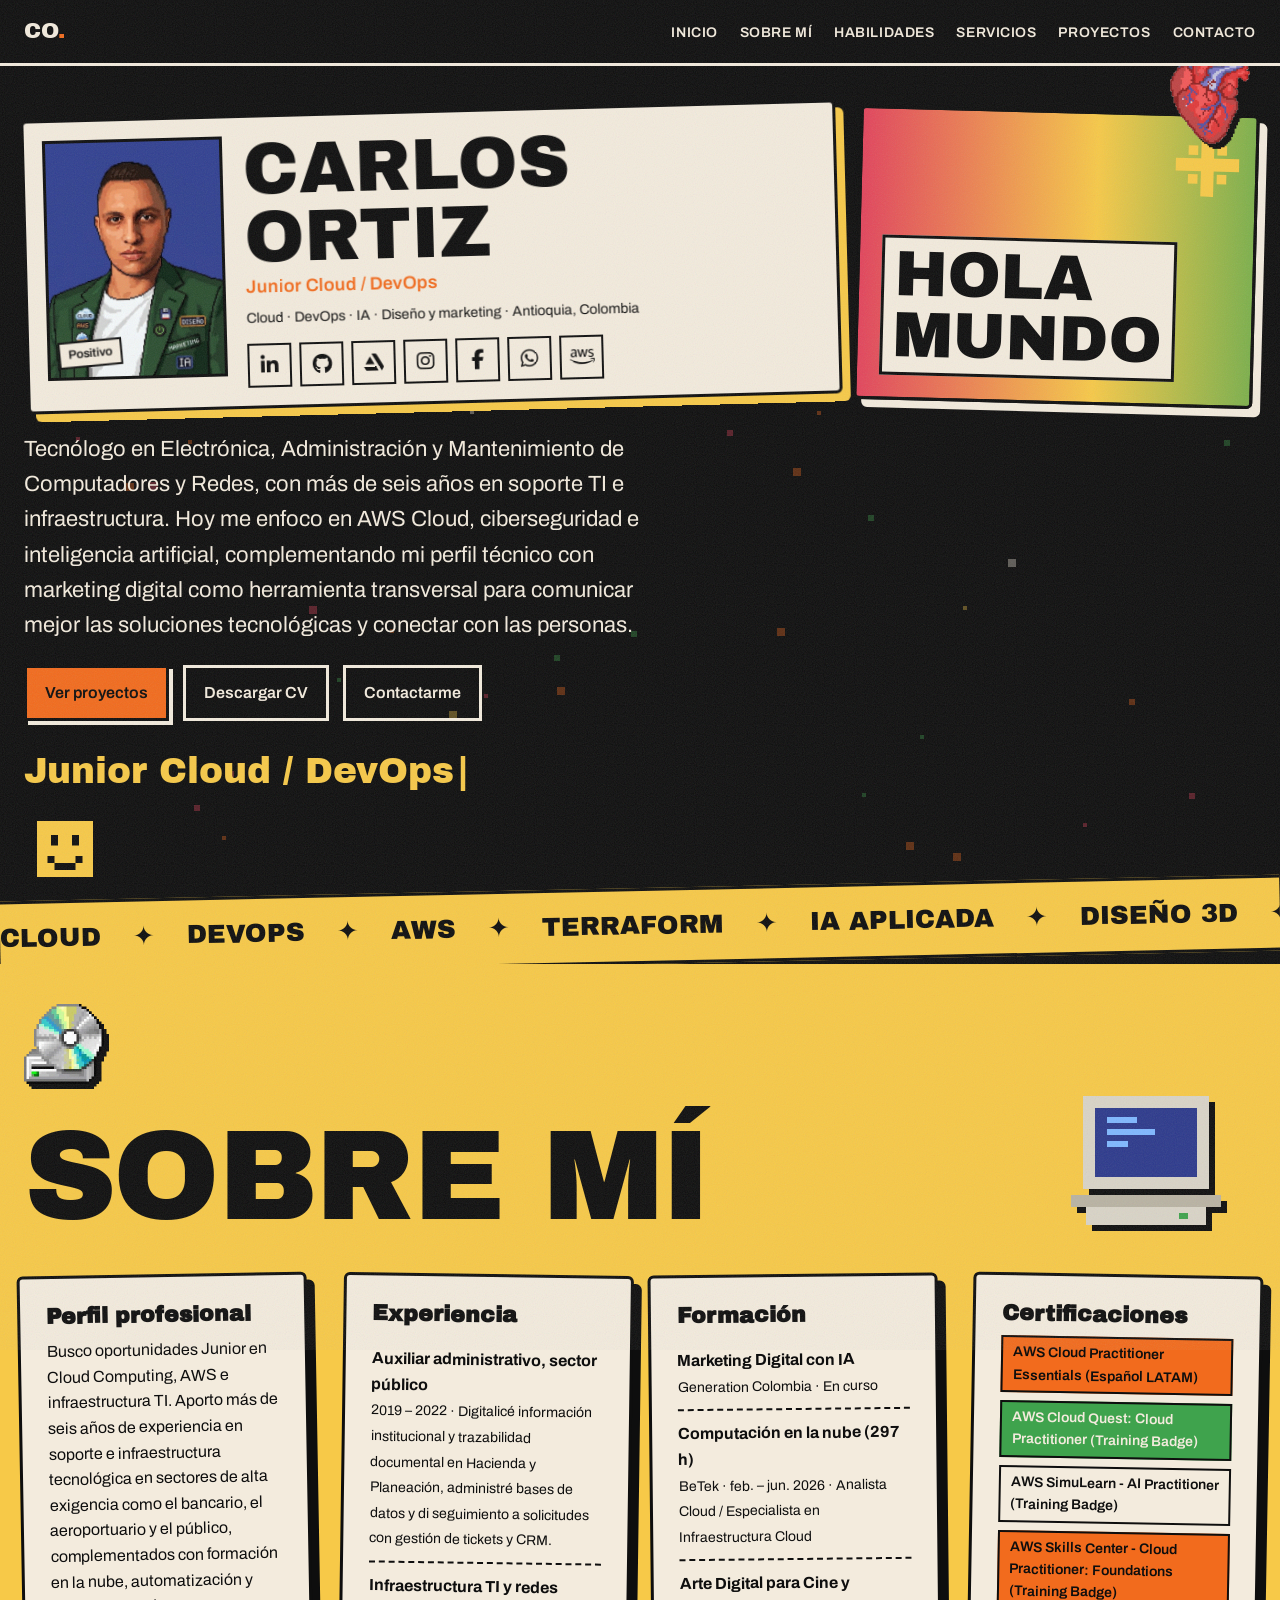
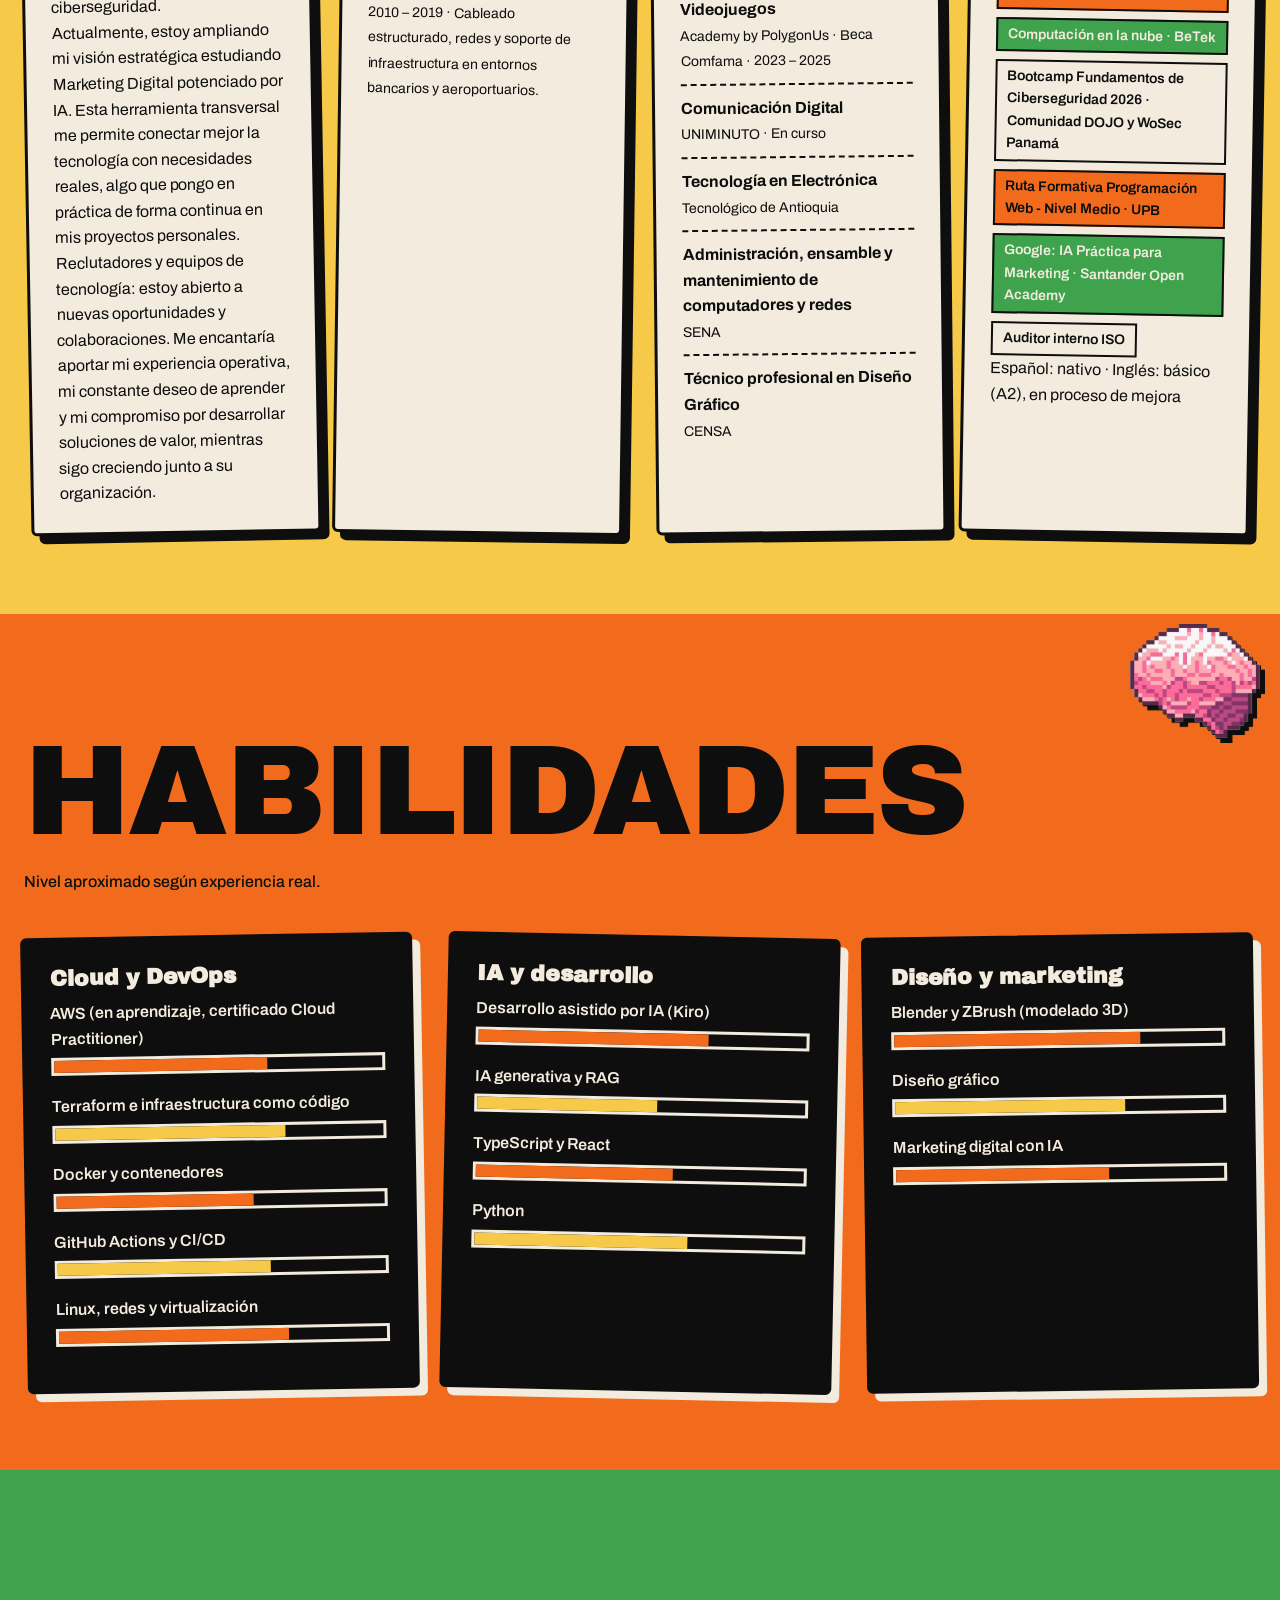
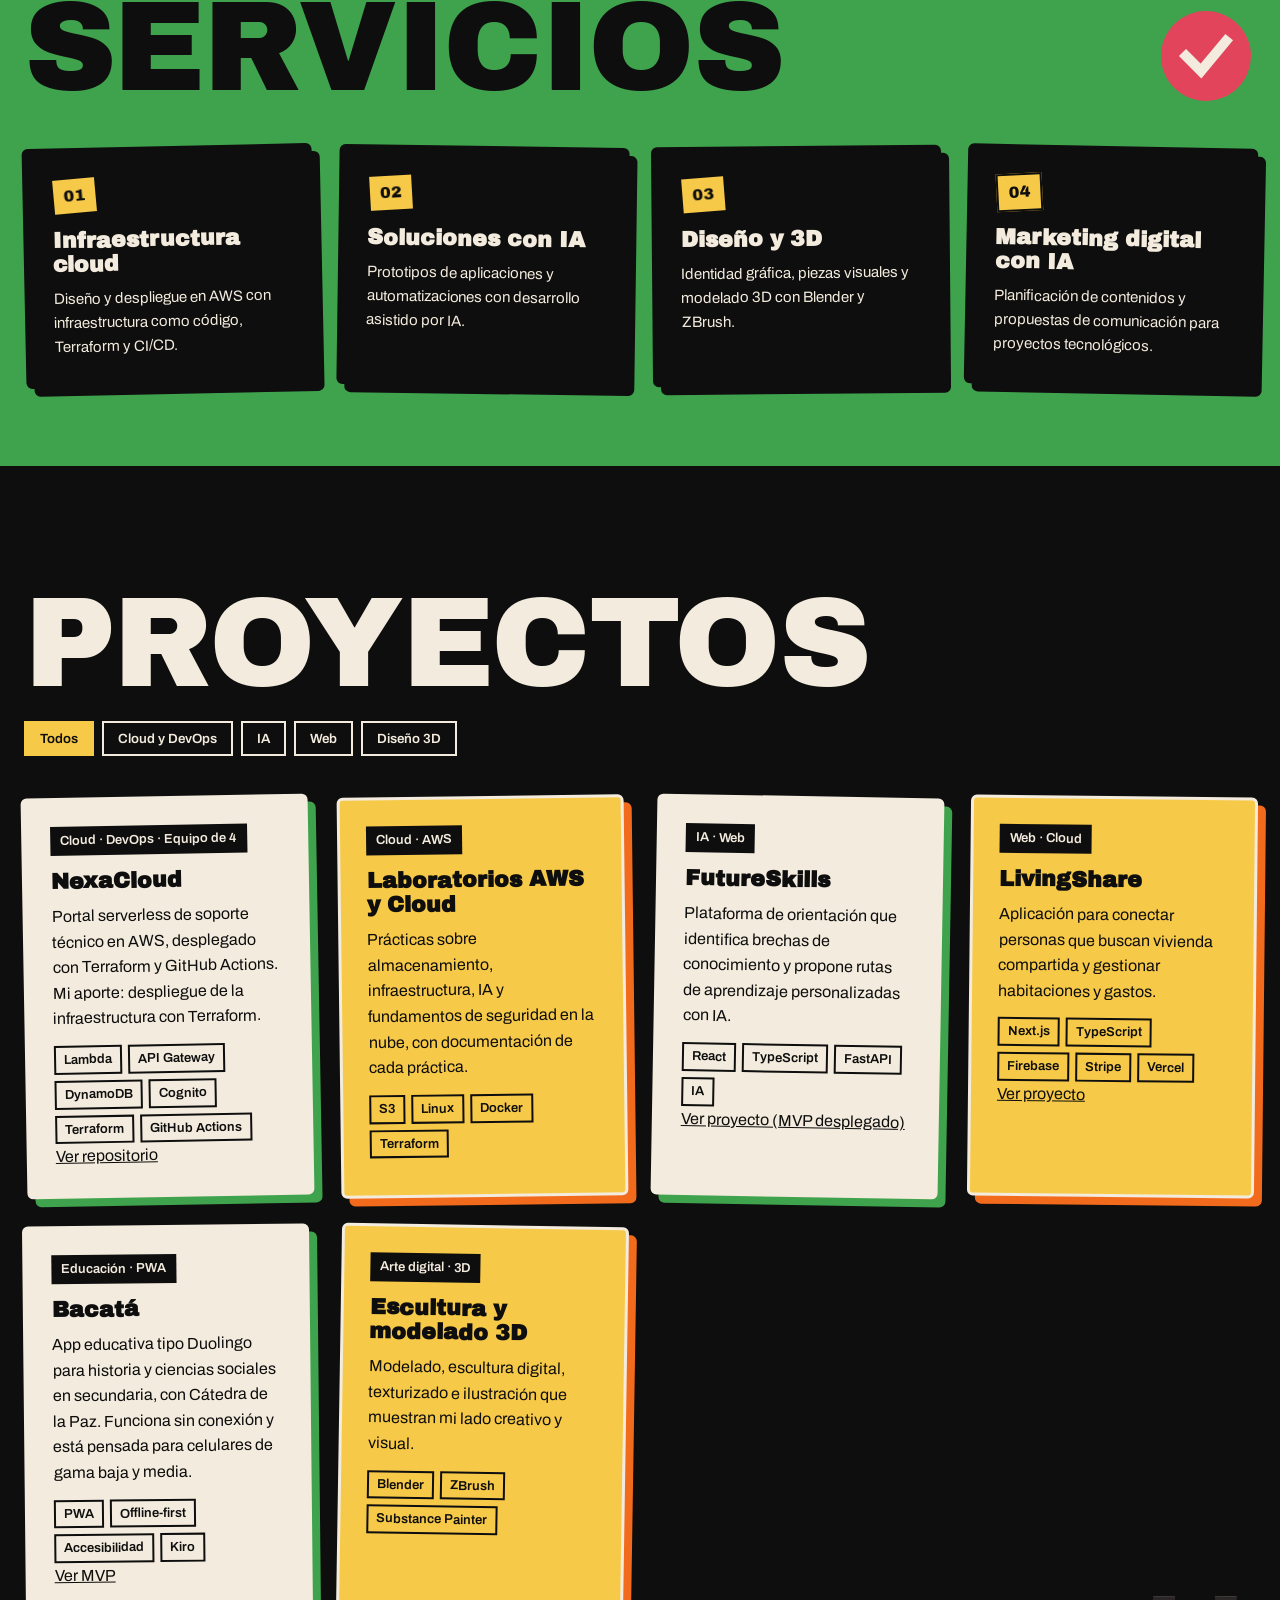
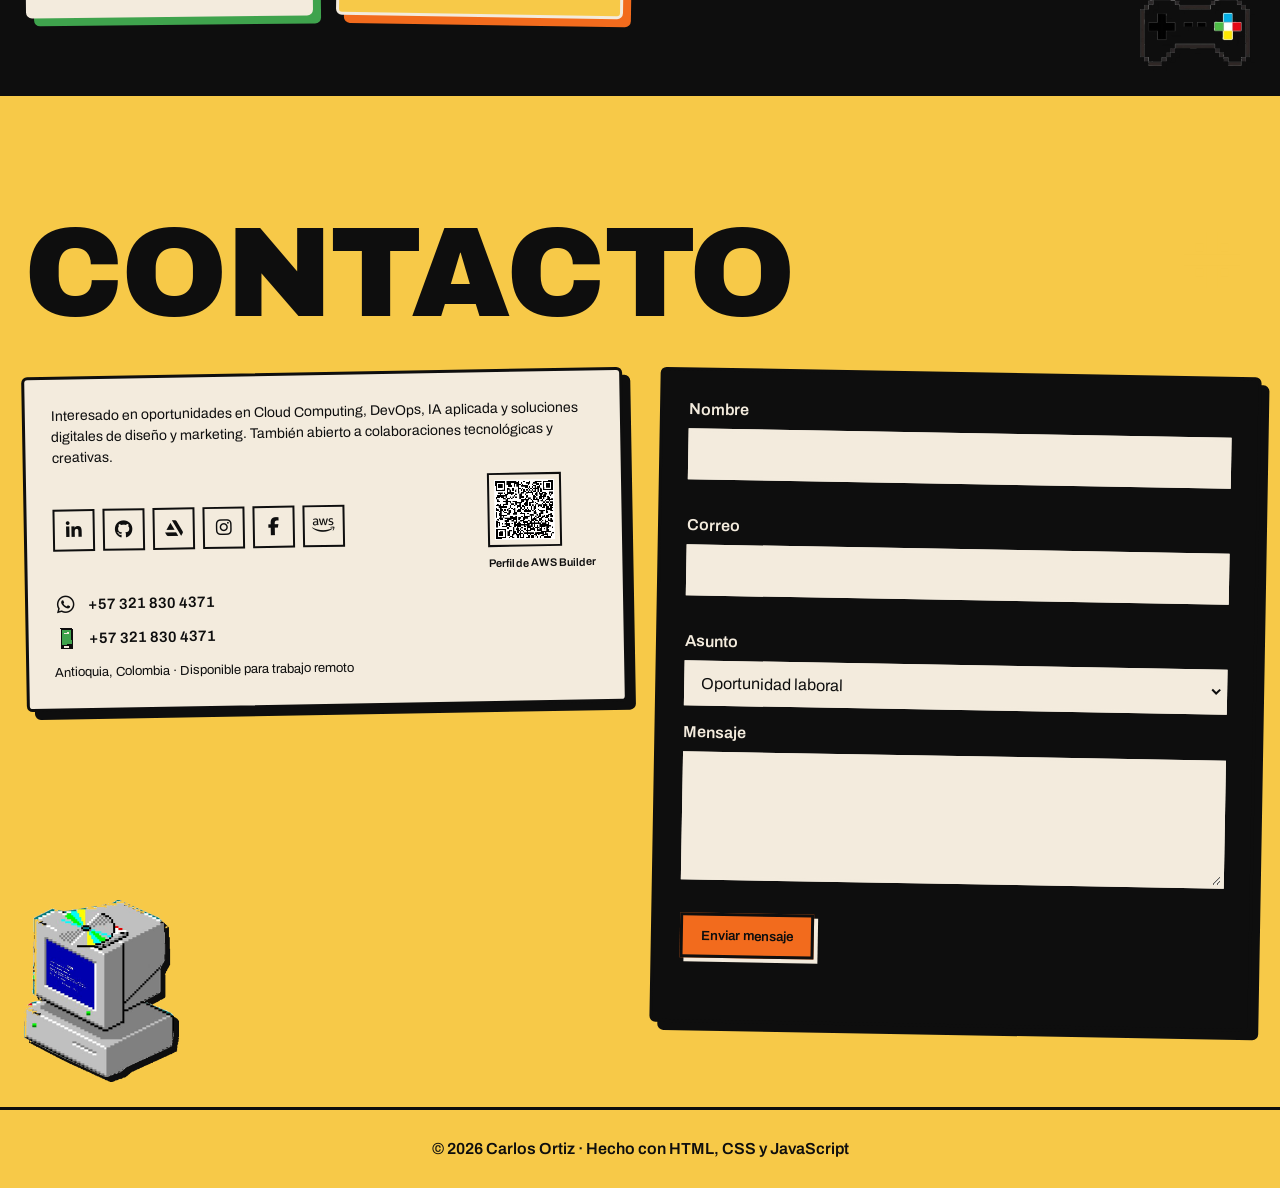
==== commit 77348413: "version 5.4" ====
--- a/index.html
+++ b/index.html
@@ -116,8 +116,8 @@
         </div>
         <div class="id-datos">
           <p class="id-nombre">CARLOS ORTIZ</p>
-          <p class="id-rol">Junior Cloud / AWS</p>
-          <p class="id-linea">Infraestructura TI · Soporte TI · Antioquia, Colombia</p>
+          <p class="id-rol">Junior Cloud / DevOps</p>
+          <p class="id-linea">Cloud · DevOps · IA · Diseño y marketing · Antioquia, Colombia</p>
           <div class="redes" aria-label="Redes sociales">
             <a href="https://www.linkedin.com/in/carlos-ortizj/" target="_blank" rel="noopener" aria-label="LinkedIn"><i class="fa-brands fa-linkedin-in" aria-hidden="true"></i></a>
             <a href="https://github.com/Caliche008" target="_blank" rel="noopener" aria-label="GitHub"><i class="fa-brands fa-github" aria-hidden="true"></i></a>
@@ -149,8 +149,8 @@
 
       <div class="cinta" aria-hidden="true">
         <div class="cinta-pista">
-          <span>Cloud</span><span>AWS</span><span>Infraestructura</span><span>Soporte TI</span><span>Ciberseguridad</span><span>IA aplicada</span><span>Diseño 3D</span>
-          <span>Cloud</span><span>AWS</span><span>Infraestructura</span><span>Soporte TI</span><span>Ciberseguridad</span><span>IA aplicada</span><span>Diseño 3D</span>
+          <span>Cloud</span><span>DevOps</span><span>AWS</span><span>Terraform</span><span>IA aplicada</span><span>Diseño 3D</span><span>Marketing con IA</span>
+          <span>Cloud</span><span>DevOps</span><span>AWS</span><span>Terraform</span><span>IA aplicada</span><span>Diseño 3D</span><span>Marketing con IA</span>
         </div>
       </div>
     </section>
@@ -172,11 +172,8 @@
         <article class="bloque-claro reveal" data-rot="0.8">
           <h3>Experiencia</h3>
           <ul class="lista-linea">
-            <li><strong>Auxiliar administrativo, sector público</strong><span>2019 – 2022 · Gestión de información y bases de datos</span></li>
-            <li><strong>Soporte técnico independiente</strong><span>2017 – 2019 · Hardware, software y redes LAN</span></li>
-            <li><strong>Técnico de soporte TI, aeropuerto</strong><span>2016 · Infraestructura crítica y sistemas de información</span></li>
-            <li><strong>Analista de mesa de ayuda, proyecto bancario</strong><span>2013 – 2016 · Gestión de incidentes bajo SLA</span></li>
-            <li><strong>Técnico en instalación de redes</strong><span>2010 – 2012 · Cableado estructurado y conectividad</span></li>
+            <li><strong>Auxiliar administrativo, sector público</strong><span>2019 – 2022 · Digitalicé información institucional y trazabilidad documental en Hacienda y Planeación, administré bases de datos y di seguimiento a solicitudes con gestión de tickets y CRM.</span></li>
+            <li><strong>Infraestructura TI y redes</strong><span>2010 – 2019 · Cableado estructurado, redes y soporte de infraestructura en entornos bancarios y aeroportuarios.</span></li>
           </ul>
         </article>
         <article class="bloque-claro reveal" data-rot="-0.6">
@@ -210,18 +207,25 @@
       <img class="deco deco-cerebro" src="img/cerebro.png" alt="" aria-hidden="true">
       <div class="rejilla-habilidades">
         <div class="bloque-oscuro reveal" data-rot="-1">
-          <h3>Tecnología e infraestructura</h3>
-          <div class="barra-skill" data-nivel="85"><span>Soporte técnico y gestión de incidentes</span><div><i></i></div></div>
-          <div class="barra-skill" data-nivel="80"><span>Redes LAN, WAN y cableado estructurado</span><div><i></i></div></div>
-          <div class="barra-skill" data-nivel="78"><span>Sistemas operativos y virtualización</span><div><i></i></div></div>
-          <div class="barra-skill" data-nivel="70"><span>Mantenimiento preventivo y correctivo</span><div><i></i></div></div>
+          <h3>Cloud y DevOps</h3>
+          <div class="barra-skill" data-nivel="65"><span>AWS (en aprendizaje, certificado Cloud Practitioner)</span><div><i></i></div></div>
+          <div class="barra-skill" data-nivel="70"><span>Terraform e infraestructura como código</span><div><i></i></div></div>
+          <div class="barra-skill" data-nivel="60"><span>Docker y contenedores</span><div><i></i></div></div>
+          <div class="barra-skill" data-nivel="65"><span>GitHub Actions y CI/CD</span><div><i></i></div></div>
+          <div class="barra-skill" data-nivel="70"><span>Linux, redes y virtualización</span><div><i></i></div></div>
         </div>
         <div class="bloque-oscuro reveal" data-rot="1.2">
-          <h3>Cloud, IA y diseño</h3>
-          <div class="barra-skill" data-nivel="60"><span>AWS Cloud (en aprendizaje)</span><div><i></i></div></div>
-          <div class="barra-skill" data-nivel="55"><span>Ciberseguridad básica</span><div><i></i></div></div>
-          <div class="barra-skill" data-nivel="65"><span>GitHub y desarrollo asistido por IA</span><div><i></i></div></div>
-          <div class="barra-skill" data-nivel="70"><span>Diseño gráfico y modelado 3D (Blender, ZBrush)</span><div><i></i></div></div>
+          <h3>IA y desarrollo</h3>
+          <div class="barra-skill" data-nivel="70"><span>Desarrollo asistido por IA (Kiro)</span><div><i></i></div></div>
+          <div class="barra-skill" data-nivel="55"><span>IA generativa y RAG</span><div><i></i></div></div>
+          <div class="barra-skill" data-nivel="60"><span>TypeScript y React</span><div><i></i></div></div>
+          <div class="barra-skill" data-nivel="65"><span>Python</span><div><i></i></div></div>
+        </div>
+        <div class="bloque-oscuro reveal" data-rot="-0.8">
+          <h3>Diseño y marketing</h3>
+          <div class="barra-skill" data-nivel="75"><span>Blender y ZBrush (modelado 3D)</span><div><i></i></div></div>
+          <div class="barra-skill" data-nivel="70"><span>Diseño gráfico</span><div><i></i></div></div>
+          <div class="barra-skill" data-nivel="65"><span>Marketing digital con IA</span><div><i></i></div></div>
         </div>
       </div>
     </section>
@@ -232,12 +236,11 @@
         <h2 class="reveal">Servicios</h2>
         <svg class="sello-girando" aria-hidden="true"><use href="#sello"/></svg>
       </header>
-      <svg class="deco deco-teclado" aria-hidden="true"><use href="#teclado"/></svg>
       <div class="rejilla-servicios">
-        <article class="servicio reveal" data-rot="-1.2"><span class="etiqueta-sello">01</span><h3>Soporte tecnológico</h3><p>Diagnóstico, configuración y mantenimiento de equipos informáticos.</p></article>
-        <article class="servicio reveal" data-rot="0.8"><span class="etiqueta-sello">02</span><h3>Infraestructura TI</h3><p>Apoyo en redes, conectividad y entornos tecnológicos.</p></article>
-        <article class="servicio reveal" data-rot="-0.5"><span class="etiqueta-sello">03</span><h3>Soluciones con IA</h3><p>Prototipos de aplicaciones con desarrollo asistido por inteligencia artificial.</p></article>
-        <article class="servicio reveal" data-rot="1.1"><span class="etiqueta-sello">04</span><h3>Diseño y 3D</h3><p>Piezas visuales, identidad gráfica y modelado 3D con Blender y ZBrush.</p></article>
+        <article class="servicio reveal" data-rot="-1.2"><span class="etiqueta-sello">01</span><h3>Infraestructura cloud</h3><p>Diseño y despliegue en AWS con infraestructura como código, Terraform y CI/CD.</p></article>
+        <article class="servicio reveal" data-rot="0.8"><span class="etiqueta-sello">02</span><h3>Soluciones con IA</h3><p>Prototipos de aplicaciones y automatizaciones con desarrollo asistido por IA.</p></article>
+        <article class="servicio reveal" data-rot="-0.5"><span class="etiqueta-sello">03</span><h3>Diseño y 3D</h3><p>Identidad gráfica, piezas visuales y modelado 3D con Blender y ZBrush.</p></article>
+        <article class="servicio reveal" data-rot="1.1"><span class="etiqueta-sello">04</span><h3>Marketing digital con IA</h3><p>Planificación de contenidos y propuestas de comunicación para proyectos tecnológicos.</p></article>
       </div>
     </section>
 
@@ -247,40 +250,48 @@
         <h2 class="reveal">Proyectos</h2>
         <div class="filtros" role="group" aria-label="Filtrar proyectos">
           <button class="filtro activo" data-filtro="todos">Todos</button>
-          <button class="filtro" data-filtro="cloud">Cloud</button>
+          <button class="filtro" data-filtro="cloud">Cloud y DevOps</button>
+          <button class="filtro" data-filtro="ia">IA</button>
           <button class="filtro" data-filtro="web">Web</button>
-          <button class="filtro" data-filtro="arte">Arte 3D</button>
+          <button class="filtro" data-filtro="arte">Diseño 3D</button>
         </div>
       </header>
       <img class="deco deco-joystick" src="img/control.png" alt="" aria-hidden="true">
       <div class="rejilla-proyectos">
-        <article class="proyecto reveal" data-categoria="web" data-rot="-1">
-          <span class="proyecto-tag">Web · IA</span>
+        <article class="proyecto reveal" data-categoria="cloud" data-rot="-1">
+          <span class="proyecto-tag">Cloud · DevOps · Equipo de 4</span>
+          <h3>NexaCloud</h3>
+          <p>Portal serverless de soporte técnico en AWS, desplegado con Terraform y GitHub Actions. Mi aporte: despliegue de la infraestructura con Terraform.</p>
+          <ul class="stack"><li>Lambda</li><li>API Gateway</li><li>DynamoDB</li><li>Cognito</li><li>Terraform</li><li>GitHub Actions</li></ul>
+          <a class="proyecto-enlace" href="https://github.com/Caliche008/NexaCloud" target="_blank" rel="noopener">Ver repositorio</a>
+        </article>
+        <article class="proyecto reveal" data-categoria="cloud" data-rot="-0.7">
+          <span class="proyecto-tag">Cloud · AWS</span>
+          <h3>Laboratorios AWS y Cloud</h3>
+          <p>Prácticas sobre almacenamiento, infraestructura, IA y fundamentos de seguridad en la nube, con documentación de cada práctica.</p>
+          <ul class="stack"><li>S3</li><li>Linux</li><li>Docker</li><li>Terraform</li></ul>
+        </article>
+        <article class="proyecto reveal" data-categoria="ia web" data-rot="1">
+          <span class="proyecto-tag">IA · Web</span>
           <h3>FutureSkills</h3>
-          <p>Plataforma de orientación que identifica brechas de conocimiento y propone rutas de aprendizaje personalizadas.</p>
+          <p>Plataforma de orientación que identifica brechas de conocimiento y propone rutas de aprendizaje personalizadas con IA.</p>
           <ul class="stack"><li>React</li><li>TypeScript</li><li>FastAPI</li><li>IA</li></ul>
           <a class="proyecto-enlace" href="https://future-skills-puce.vercel.app/" target="_blank" rel="noopener">Ver proyecto (MVP desplegado)</a>
         </article>
-        <article class="proyecto reveal" data-categoria="web cloud" data-rot="1">
+        <article class="proyecto reveal" data-categoria="web cloud" data-rot="0.6">
           <span class="proyecto-tag">Web · Cloud</span>
           <h3>LivingShare</h3>
           <p>Aplicación para conectar personas que buscan vivienda compartida y gestionar habitaciones y gastos.</p>
           <ul class="stack"><li>Next.js</li><li>TypeScript</li><li>Firebase</li><li>Stripe</li><li>Vercel</li></ul>
           <a class="proyecto-enlace" href="https://living-share-kiro.vercel.app/login" target="_blank" rel="noopener">Ver proyecto</a>
         </article>
-        <article class="proyecto reveal" data-categoria="web" data-rot="0.6">
+        <article class="proyecto reveal" data-categoria="web" data-rot="-0.6">
           <span class="proyecto-tag">Educación · PWA</span>
           <h3>Bacatá</h3>
           <p>App educativa tipo Duolingo para historia y ciencias sociales en secundaria, con Cátedra de la Paz. Funciona sin conexión y está pensada para celulares de gama baja y media.</p>
           <ul class="stack"><li>PWA</li><li>Offline-first</li><li>Accesibilidad</li><li>Kiro</li></ul>
           <a class="proyecto-enlace" href="https://caliche008.github.io/bacata/" target="_blank" rel="noopener">Ver MVP</a>
         </article>
-        <article class="proyecto reveal" data-categoria="cloud" data-rot="-0.7">
-          <span class="proyecto-tag">Cloud · AWS</span>
-          <h3>Laboratorios AWS y Cloud</h3>
-          <p>Prácticas sobre almacenamiento, infraestructura, IA y fundamentos de seguridad en la nube, con documentación de cada práctica.</p>
-          <ul class="stack"><li>S3</li><li>Linux</li><li>Docker</li><li>Terraform</li></ul>
-        </article>
         <article class="proyecto reveal" data-categoria="arte" data-rot="0.9">
           <span class="proyecto-tag">Arte digital · 3D</span>
           <h3>Escultura y modelado 3D</h3>
@@ -299,7 +310,7 @@
       <img class="deco deco-computadora" src="img/computadora.png" alt="" aria-hidden="true">
       <div class="contacto-grid">
         <div class="medios reveal" data-rot="-1">
-          <p class="descripcion">Interesado en oportunidades en Cloud Computing, AWS, infraestructura TI, ciberseguridad y soluciones digitales. También abierto a colaboraciones tecnológicas y creativas.</p>
+          <p class="descripcion">Interesado en oportunidades en Cloud Computing, DevOps, IA aplicada y soluciones digitales de diseño y marketing. También abierto a colaboraciones tecnológicas y creativas.</p>
           <div class="fila-contacto">
             <div class="iconos">
               <a href="https://www.linkedin.com/in/carlos-ortizj/" target="_blank" rel="noopener" aria-label="LinkedIn"><i class="fa-brands fa-linkedin-in" aria-hidden="true"></i></a>
--- a/styles.css
+++ b/styles.css
@@ -331,3 +331,33 @@
 .medios .contacto-link i { font-size: 20px; width: 24px; text-align: center; }
 .medios .icono-pixel { width: 24px; height: 24px; display: block; }
 .medios .ubicacion { font-family: var(--tipo-texto); font-size: 13px; }
+
+/* ================= Interactividad ================= */
+.deco { pointer-events: auto; cursor: pointer; transition: filter 0.3s ease; }
+.deco:hover { filter: drop-shadow(8px 8px 0 var(--negro)) brightness(1.15); }
+.pc-ilustracion, .sello-girando, .estrella-girando { cursor: pointer; pointer-events: auto; }
+
+.boton { transition: transform 0.2s, background 0.2s, color 0.2s, translate 0.25s ease-out; }
+
+.tarjeta-id { transition: transform 0.3s, rotate 0.4s ease, scale 0.4s ease; }
+.tarjeta-id:hover { rotate: 1deg; scale: 1.02; }
+.bloque-hola { transition: transform 0.3s, rotate 0.4s ease, scale 0.4s ease; }
+.bloque-hola:hover { rotate: -2deg; scale: 1.03; }
+
+.bloque-claro, .bloque-oscuro, .servicio, .proyecto {
+  transition: transform 0.3s, box-shadow 0.3s, scale 0.3s ease, translate 0.3s, opacity 0.8s ease;
+}
+.bloque-claro:hover, .bloque-oscuro:hover, .servicio:hover, .proyecto:hover { scale: 1.02; }
+
+.progreso {
+  position: fixed; top: 0; left: 0; height: 6px; width: 0; z-index: 45; pointer-events: none;
+  background: linear-gradient(90deg, var(--amarillo), var(--naranja), var(--verde), #3D7BD9, #8B5CF6);
+}
+.rastro { position: fixed; width: 8px; height: 8px; pointer-events: none; z-index: 60; background: var(--amarillo); }
+.rastro.verde { background: var(--verde); }
+.rastro.coral { background: var(--rojo); }
+.particula { position: absolute; width: 8px; height: 8px; pointer-events: none; z-index: 5; }
+
+@media (prefers-reduced-motion: reduce) {
+  .rastro, .particula, .progreso { display: none !important; }
+}
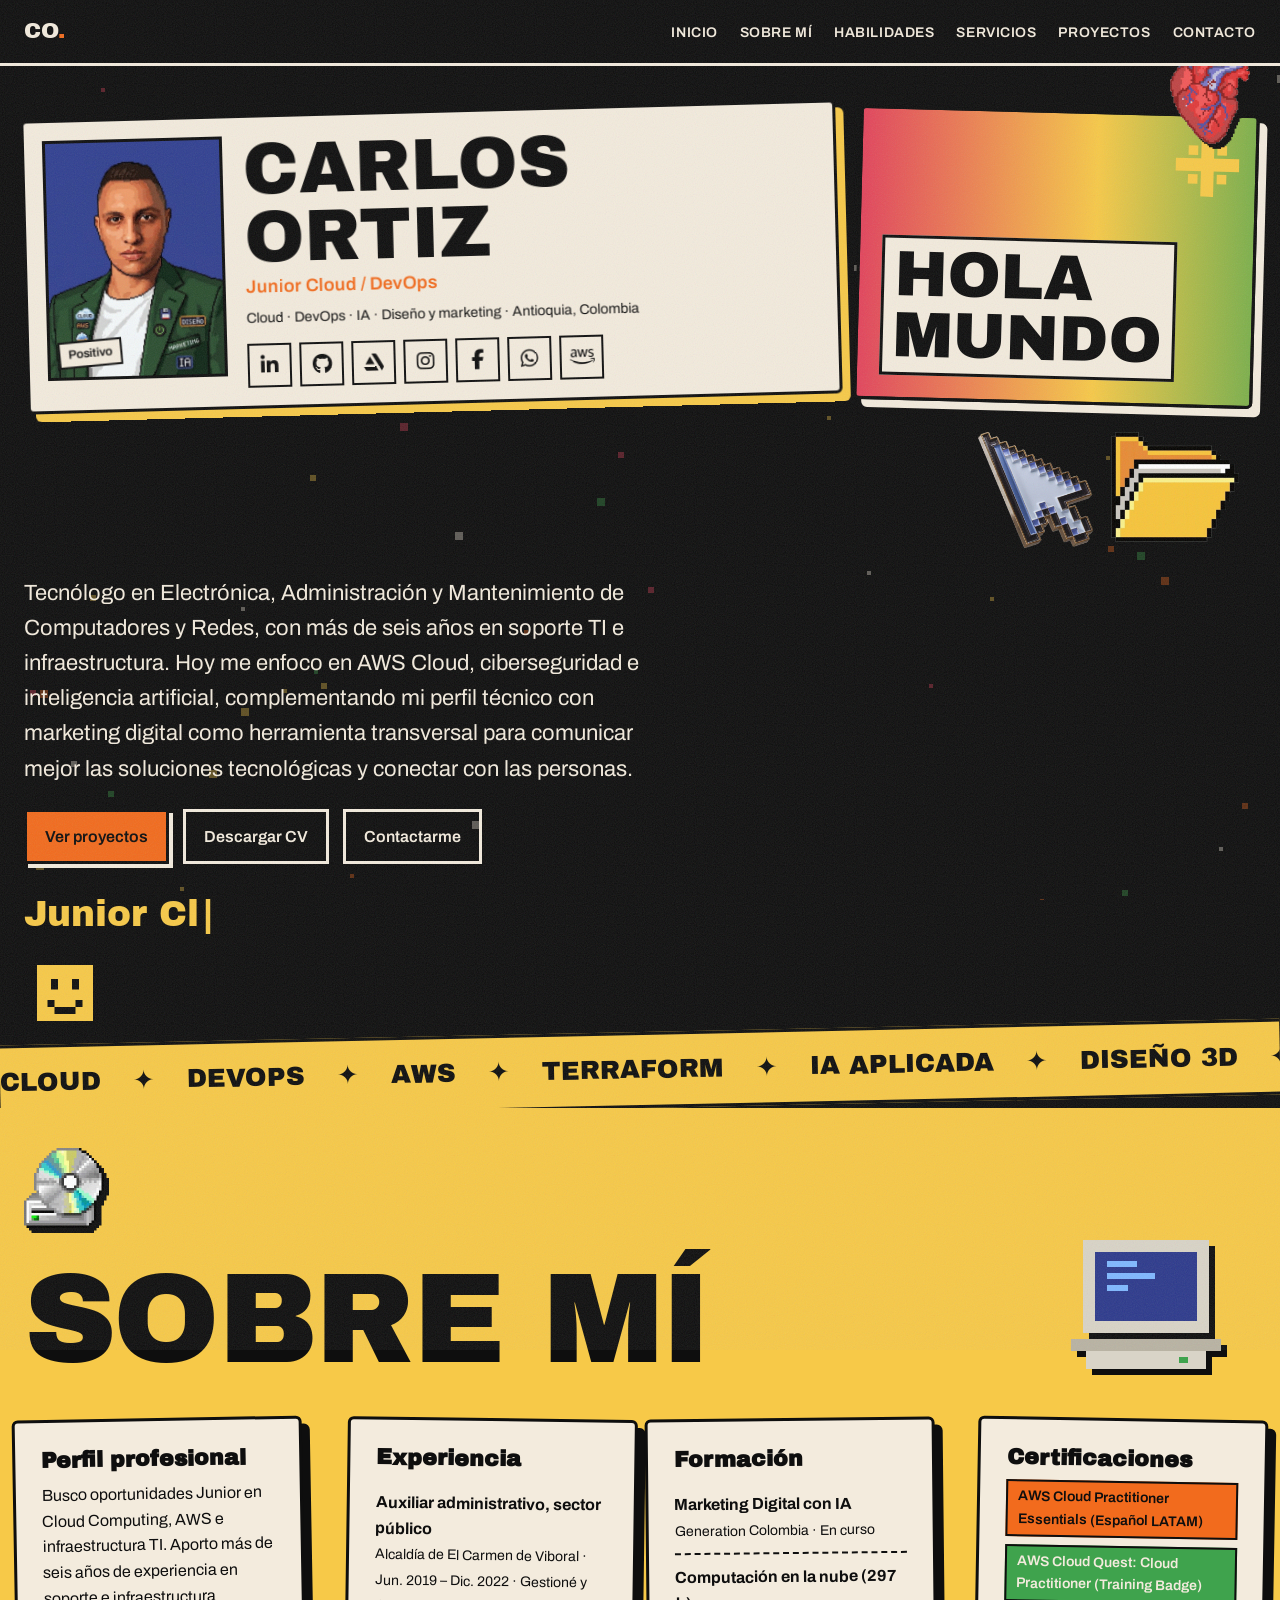
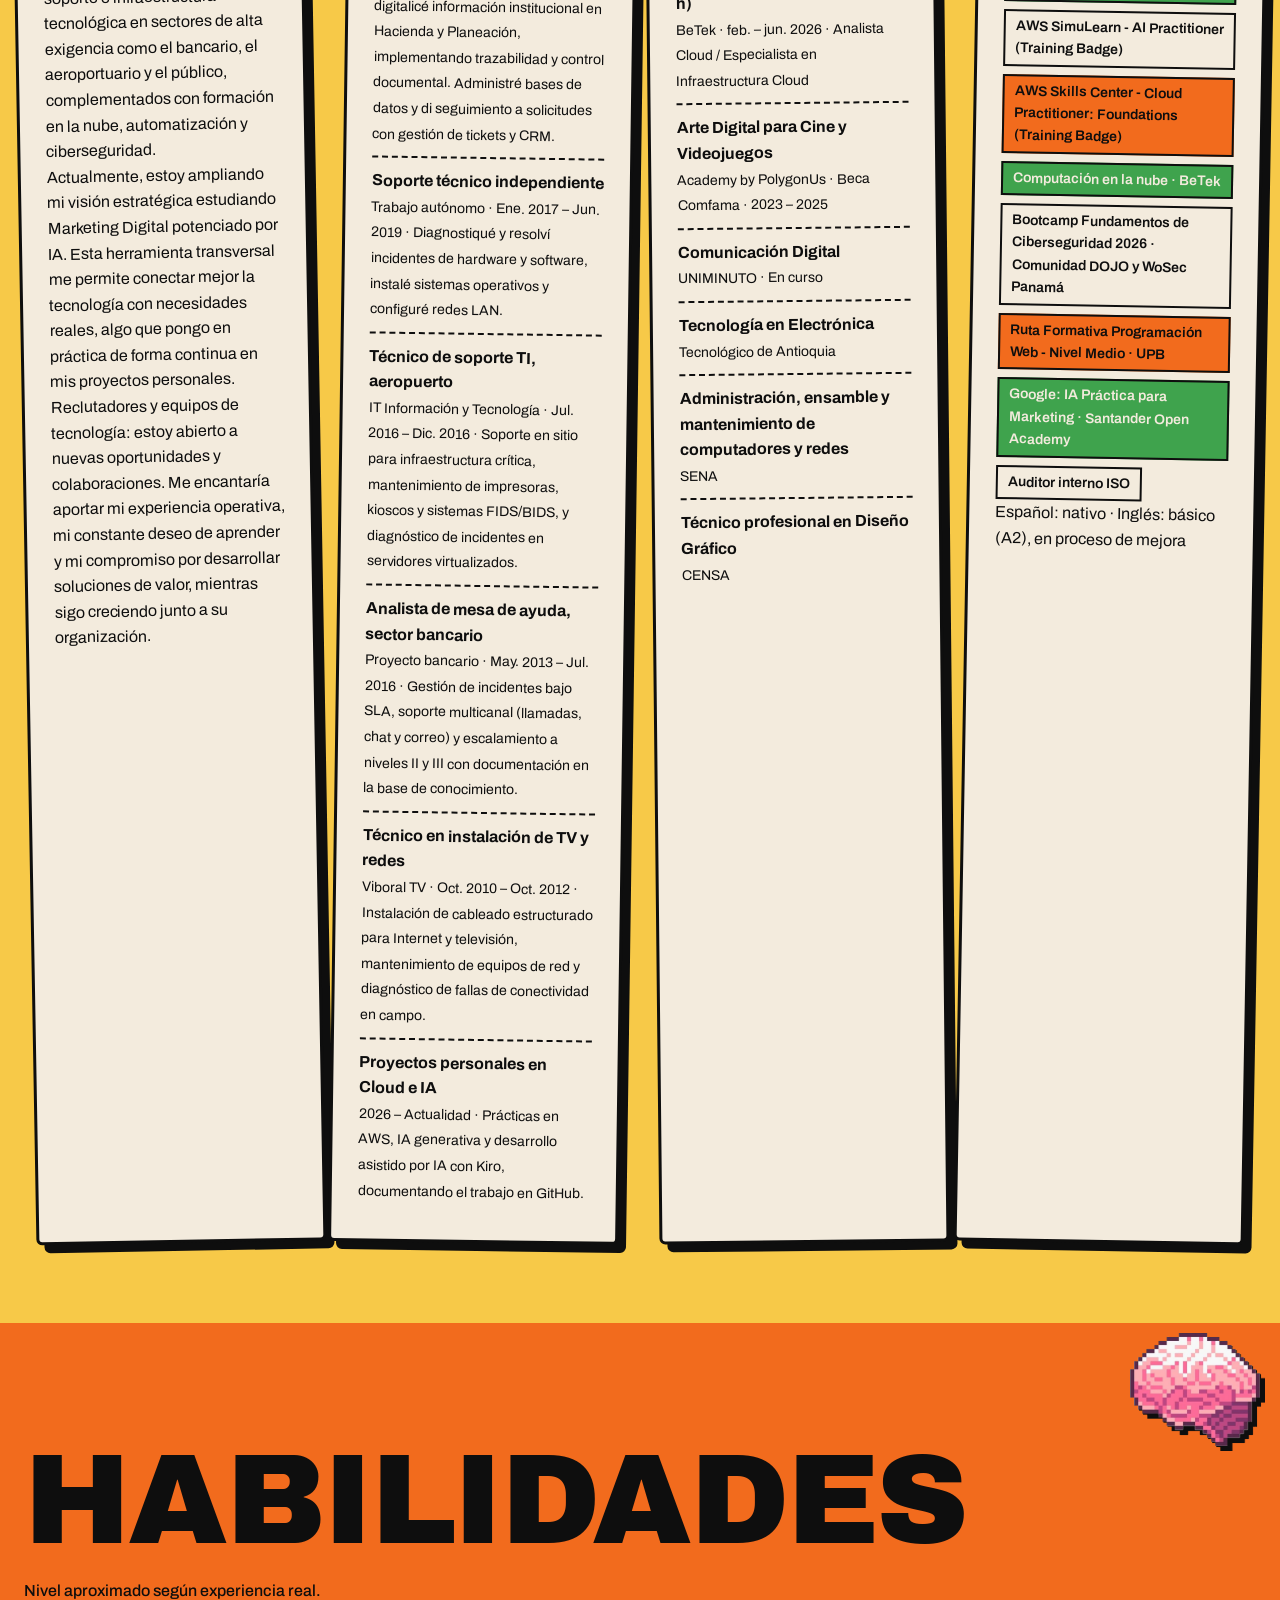
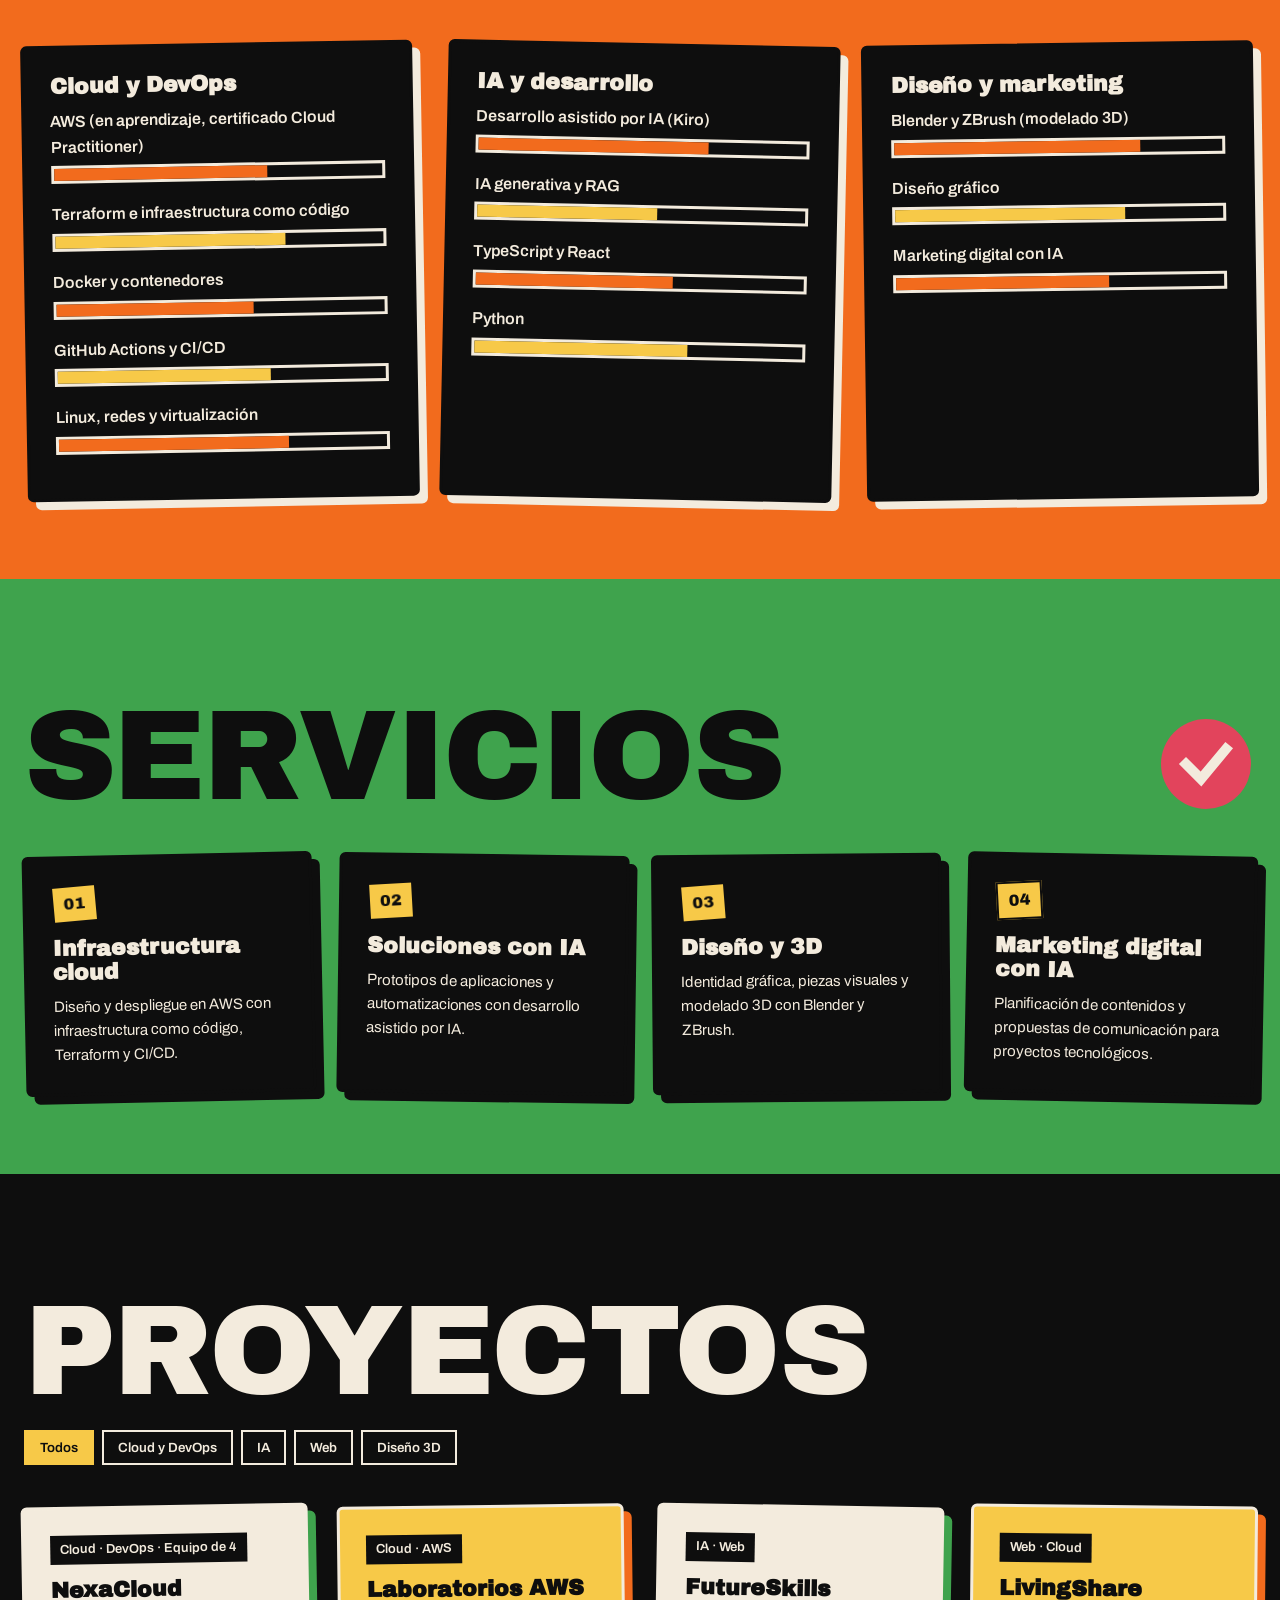
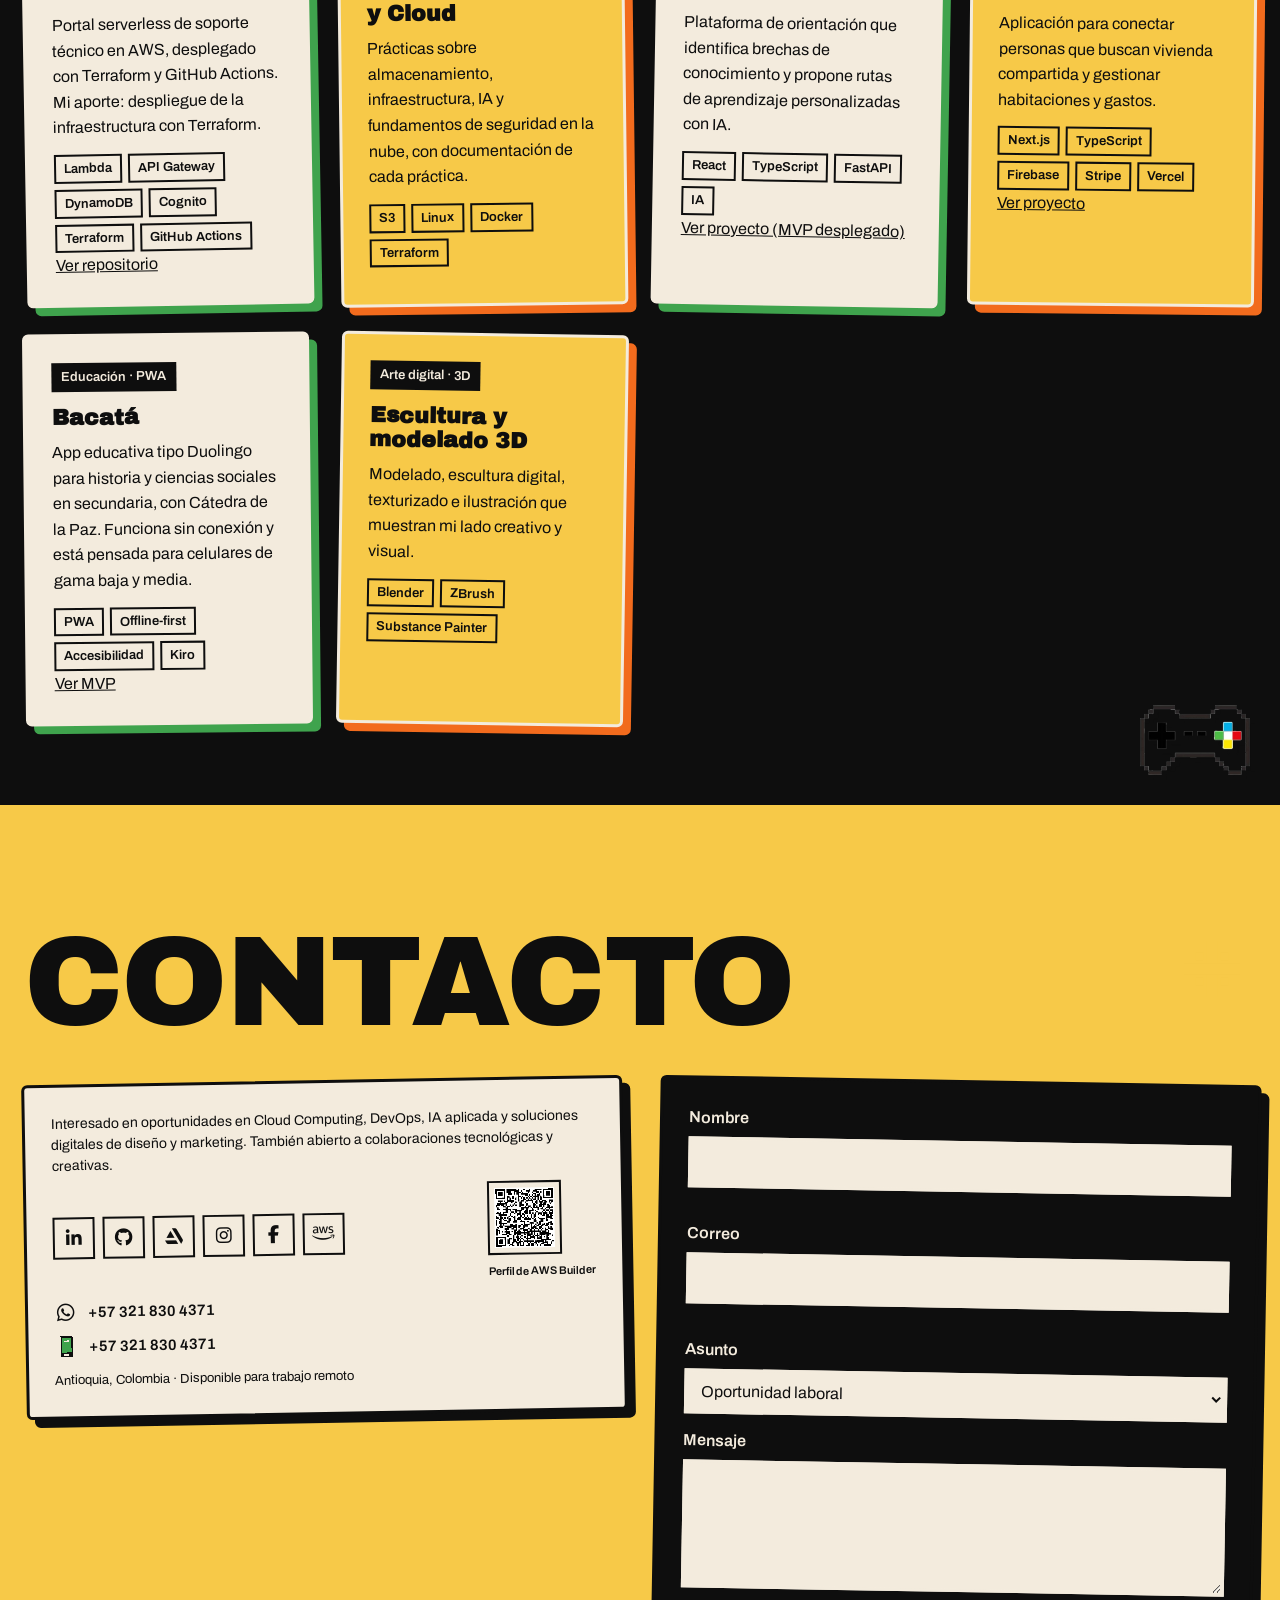
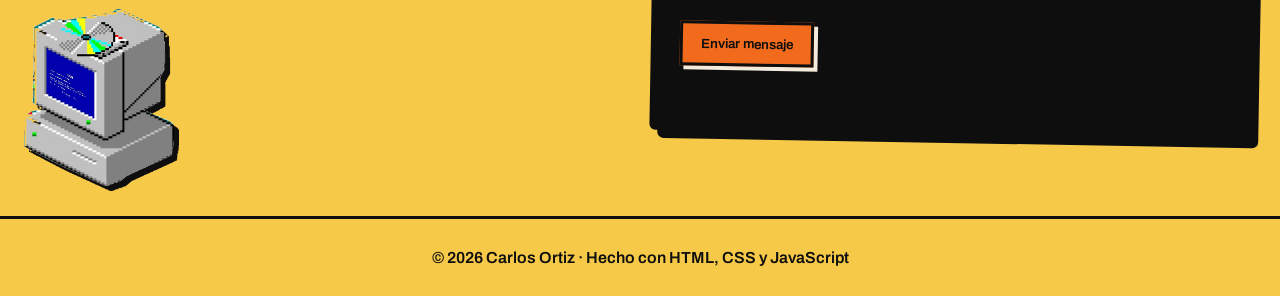
==== commit 5e65e4b4: "Add files via upload" ====
--- a/index.html
+++ b/index.html
@@ -137,6 +137,11 @@
 
       <svg class="deco deco-sonrisa" aria-hidden="true"><use href="#sonrisa"/></svg>
       <img class="deco deco-corazon" src="img/corazon.png" alt="" aria-hidden="true">
+      <div class="hero-iconos reveal">
+        <img src="img/cursor.png" alt="" aria-hidden="true">
+        <img src="img/carpeta.png" alt="" aria-hidden="true">
+      </div>
+
       <div class="inicio-acciones reveal">
         <p class="sintesis">Tecnólogo en Electrónica, Administración y Mantenimiento de Computadores y Redes, con más de seis años en soporte TI e infraestructura. Hoy me enfoco en AWS Cloud, ciberseguridad e inteligencia artificial, complementando mi perfil técnico con marketing digital como herramienta transversal para comunicar mejor las soluciones tecnológicas y conectar con las personas.</p>
         <div class="acciones">
@@ -172,8 +177,12 @@
         <article class="bloque-claro reveal" data-rot="0.8">
           <h3>Experiencia</h3>
           <ul class="lista-linea">
-            <li><strong>Auxiliar administrativo, sector público</strong><span>2019 – 2022 · Digitalicé información institucional y trazabilidad documental en Hacienda y Planeación, administré bases de datos y di seguimiento a solicitudes con gestión de tickets y CRM.</span></li>
-            <li><strong>Infraestructura TI y redes</strong><span>2010 – 2019 · Cableado estructurado, redes y soporte de infraestructura en entornos bancarios y aeroportuarios.</span></li>
+            <li><strong>Auxiliar administrativo, sector público</strong><span>Alcaldía de El Carmen de Viboral · Jun. 2019 – Dic. 2022 · Gestioné y digitalicé información institucional en Hacienda y Planeación, implementando trazabilidad y control documental. Administré bases de datos y di seguimiento a solicitudes con gestión de tickets y CRM.</span></li>
+            <li><strong>Soporte técnico independiente</strong><span>Trabajo autónomo · Ene. 2017 – Jun. 2019 · Diagnostiqué y resolví incidentes de hardware y software, instalé sistemas operativos y configuré redes LAN.</span></li>
+            <li><strong>Técnico de soporte TI, aeropuerto</strong><span>IT Información y Tecnología · Jul. 2016 – Dic. 2016 · Soporte en sitio para infraestructura crítica, mantenimiento de impresoras, kioscos y sistemas FIDS/BIDS, y diagnóstico de incidentes en servidores virtualizados.</span></li>
+            <li><strong>Analista de mesa de ayuda, sector bancario</strong><span>Proyecto bancario · May. 2013 – Jul. 2016 · Gestión de incidentes bajo SLA, soporte multicanal (llamadas, chat y correo) y escalamiento a niveles II y III con documentación en la base de conocimiento.</span></li>
+            <li><strong>Técnico en instalación de TV y redes</strong><span>Viboral TV · Oct. 2010 – Oct. 2012 · Instalación de cableado estructurado para Internet y televisión, mantenimiento de equipos de red y diagnóstico de fallas de conectividad en campo.</span></li>
+            <li><strong>Proyectos personales en Cloud e IA</strong><span>2026 – Actualidad · Prácticas en AWS, IA generativa y desarrollo asistido por IA con Kiro, documentando el trabajo en GitHub.</span></li>
           </ul>
         </article>
         <article class="bloque-claro reveal" data-rot="-0.6">
--- a/styles.css
+++ b/styles.css
@@ -361,3 +361,18 @@
 @media (prefers-reduced-motion: reduce) {
   .rastro, .particula, .progreso { display: none !important; }
 }
+
+/* ---------- Iconos pixel bajo "Hola mundo" ---------- */
+.hero-iconos {
+  grid-column: 10 / span 3; display: flex; justify-content: center; align-items: flex-start; gap: 18px; padding-top: 10px;
+}
+.hero-iconos img {
+  width: clamp(80px, 9vw, 120px); height: auto;
+  filter: drop-shadow(6px 6px 0 var(--negro));
+  animation: flotar 4s ease-in-out infinite;
+}
+.hero-iconos img:nth-child(2) { animation-delay: -2s; width: clamp(90px, 10vw, 135px); }
+.hero-iconos img:hover { scale: 1.12; transition: scale 0.3s; }
+@media (max-width: 960px) {
+  .hero-iconos { grid-column: 1 / -1; justify-content: flex-start; }
+}
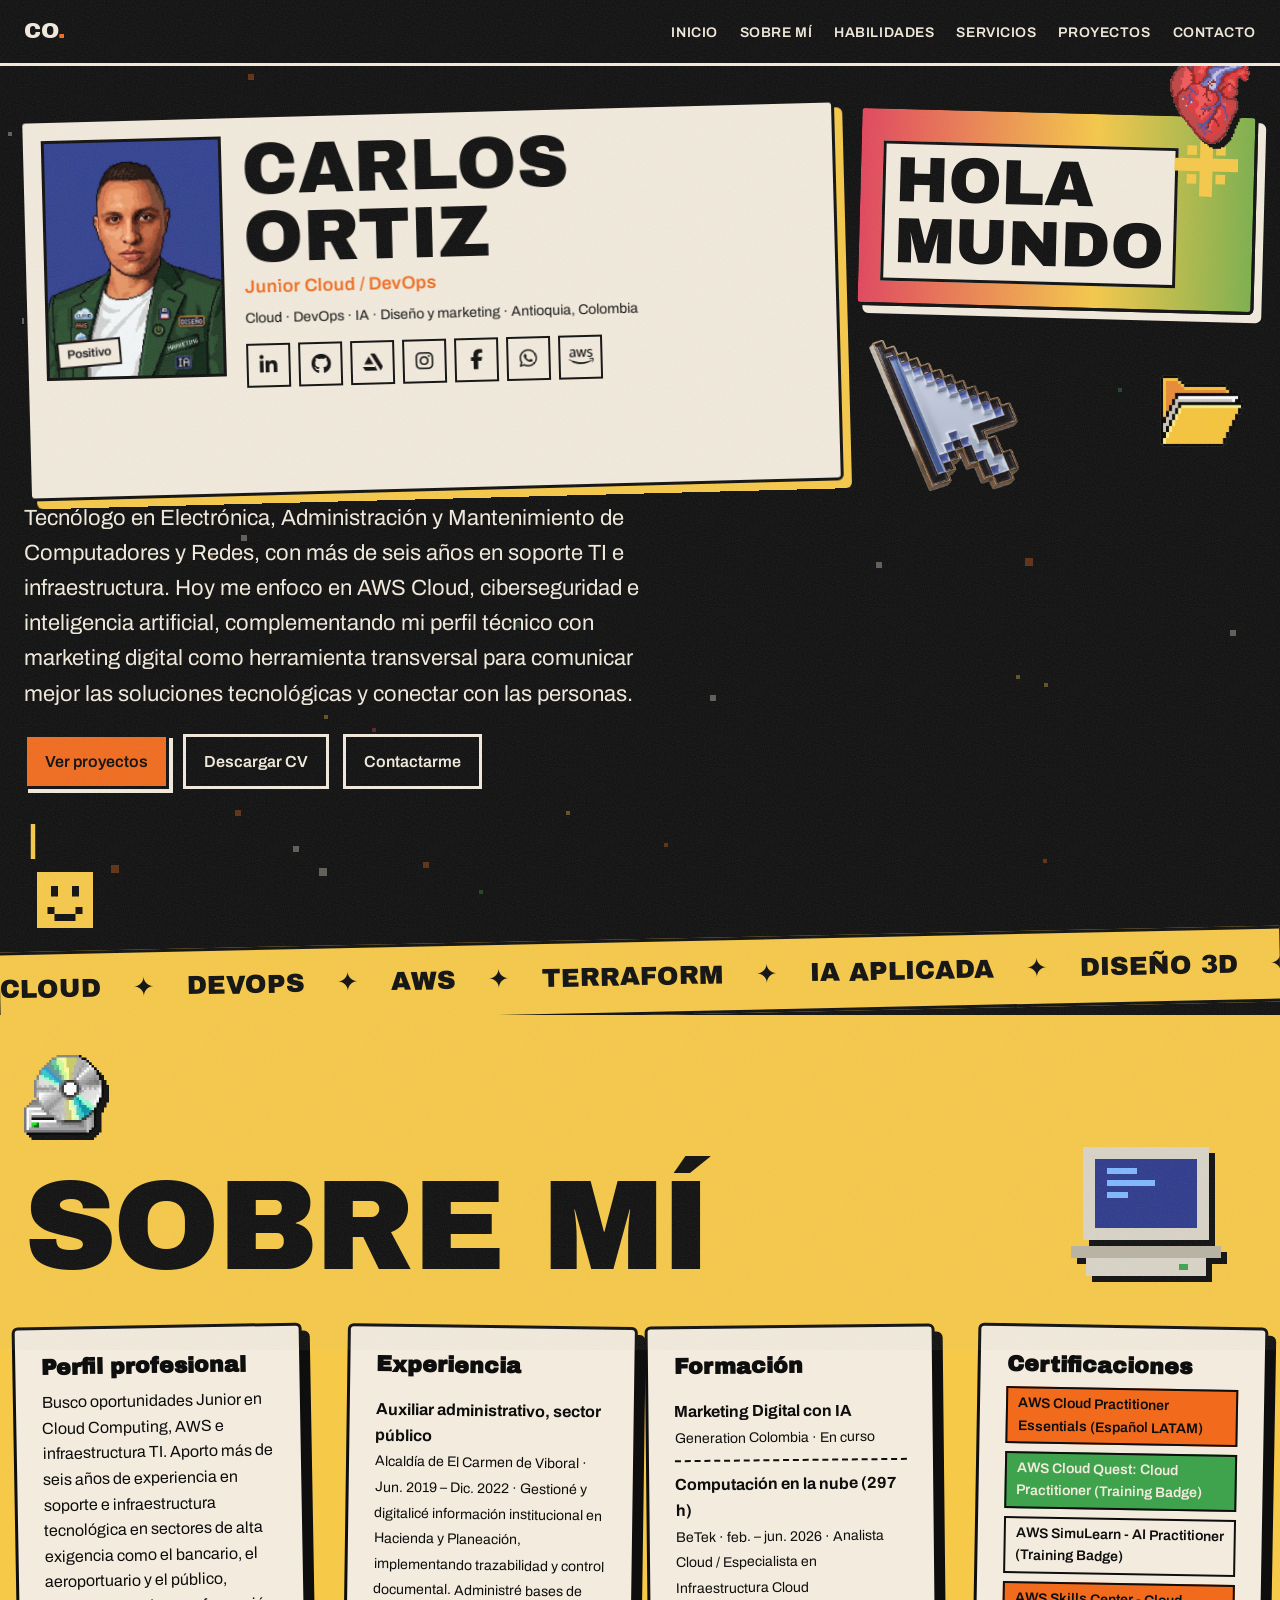
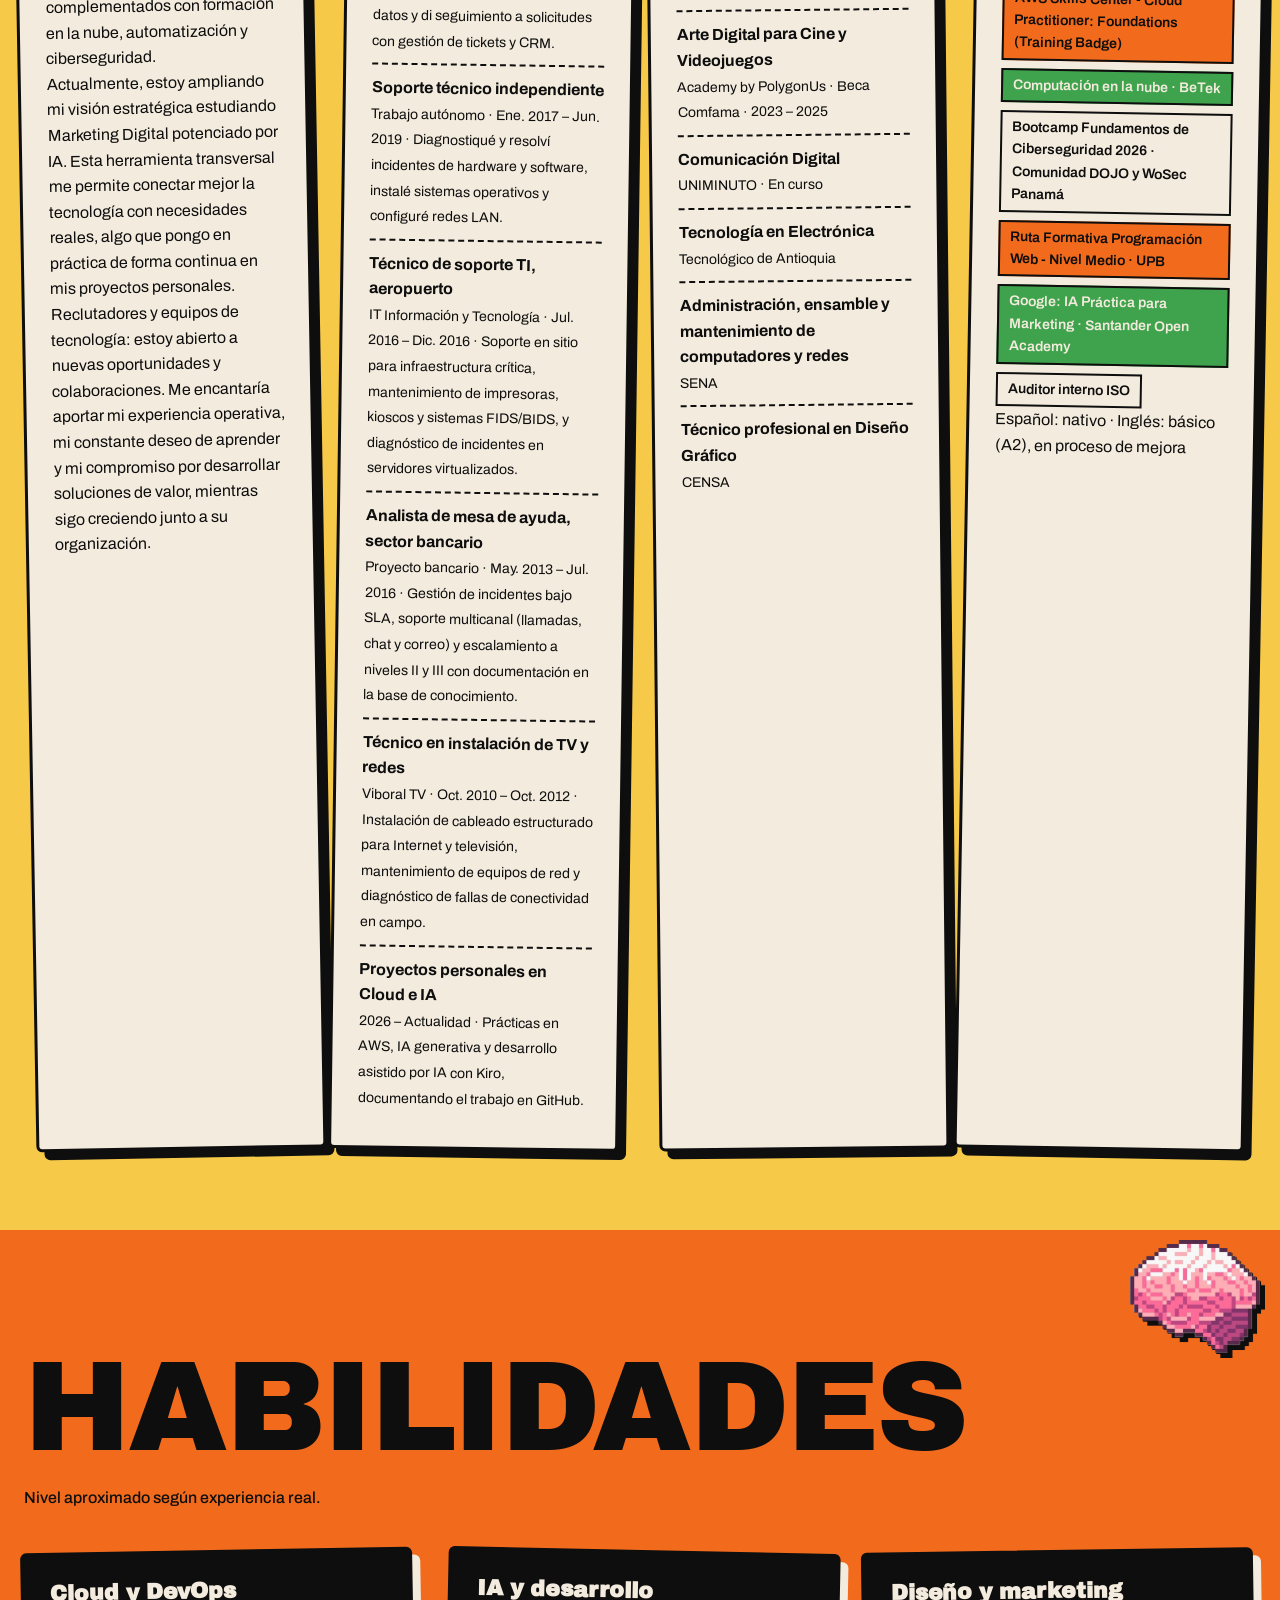
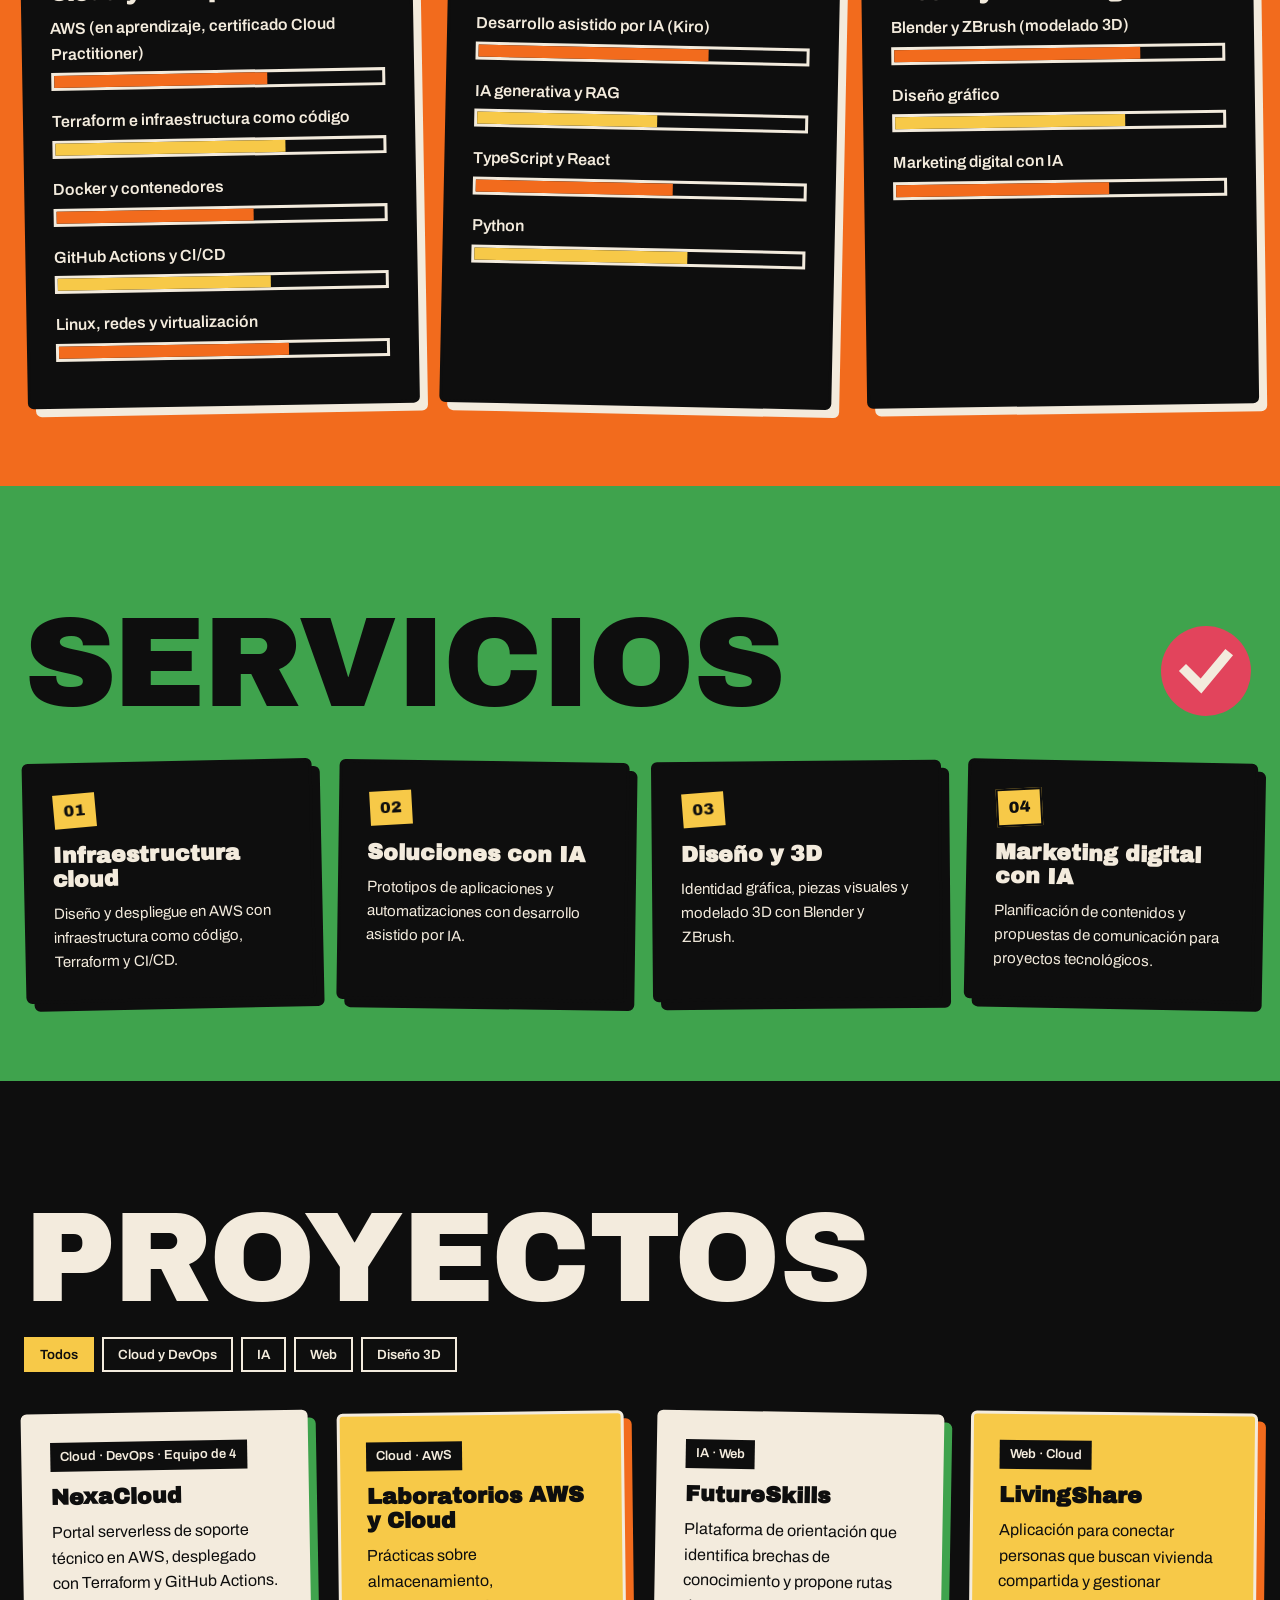
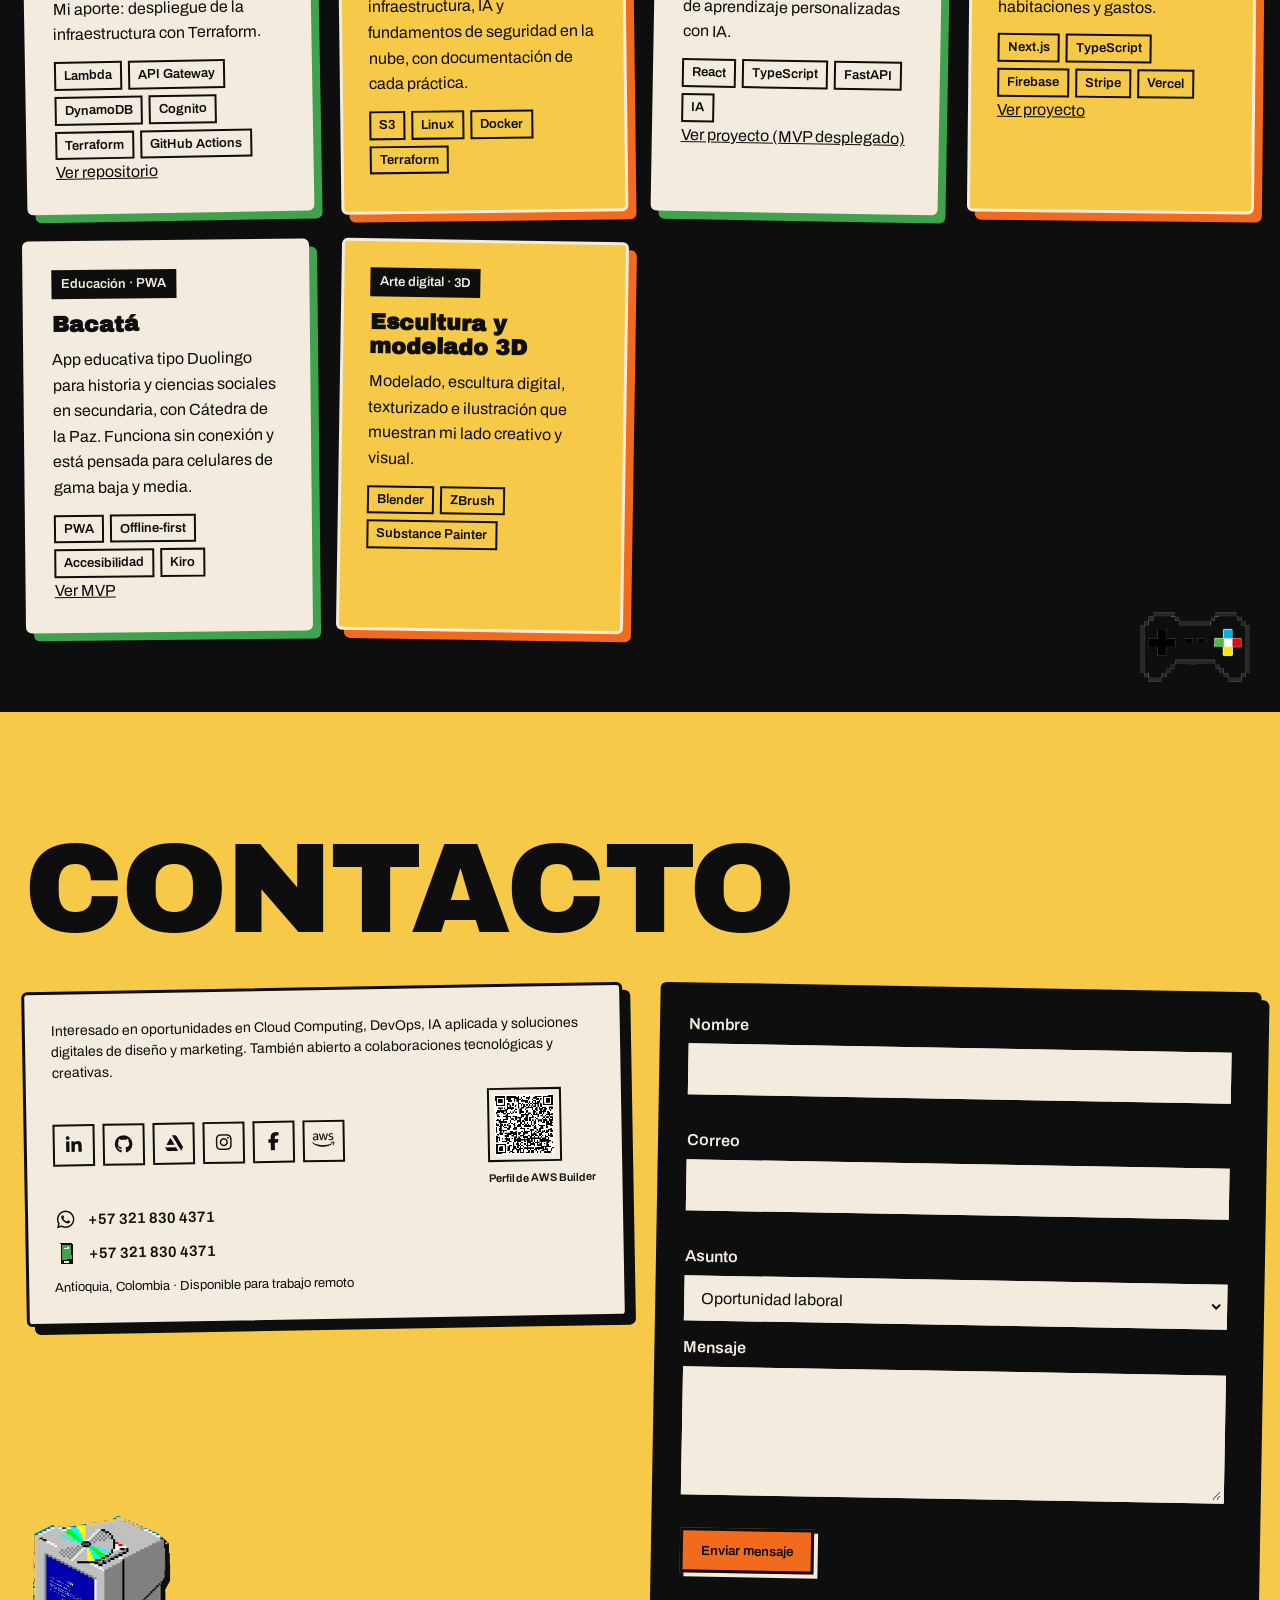
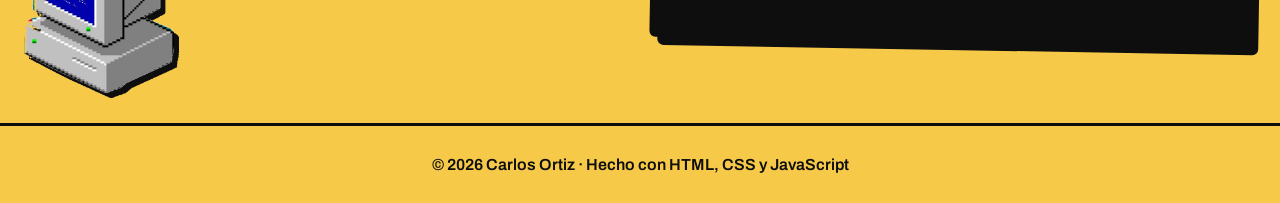
==== commit 09c4b2c5: "version 5.6" ====
--- a/index.html
+++ b/index.html
@@ -130,17 +130,19 @@
         </div>
       </div>
 
-      <div class="bloque-hola reveal" data-rot="1.5">
+      <div class="columna-hola">
+        <div class="bloque-hola reveal" data-rot="1.5">
         <p>HOLA<br>MUNDO</p>
         <svg class="estrella-girando" aria-hidden="true"><use href="#estrella"/></svg>
       </div>
+        <div class="hero-iconos reveal">
+        <img src="img/cursor.png" alt="" aria-hidden="true">
+        <img src="img/carpeta.png" alt="" aria-hidden="true">
+      </div>
+      </div>
 
       <svg class="deco deco-sonrisa" aria-hidden="true"><use href="#sonrisa"/></svg>
       <img class="deco deco-corazon" src="img/corazon.png" alt="" aria-hidden="true">
-      <div class="hero-iconos reveal">
-        <img src="img/cursor.png" alt="" aria-hidden="true">
-        <img src="img/carpeta.png" alt="" aria-hidden="true">
-      </div>
 
       <div class="inicio-acciones reveal">
         <p class="sintesis">Tecnólogo en Electrónica, Administración y Mantenimiento de Computadores y Redes, con más de seis años en soporte TI e infraestructura. Hoy me enfoco en AWS Cloud, ciberseguridad e inteligencia artificial, complementando mi perfil técnico con marketing digital como herramienta transversal para comunicar mejor las soluciones tecnológicas y conectar con las personas.</p>
--- a/styles.css
+++ b/styles.css
@@ -376,3 +376,38 @@
 @media (max-width: 960px) {
   .hero-iconos { grid-column: 1 / -1; justify-content: flex-start; }
 }
+
+/* ---------- Ajuste de la portada: sin franja extra ---------- */
+.bloque-hola { min-height: 200px; }
+.inicio-acciones { grid-row: 2; grid-column: 1 / span 9; margin-top: -4px; }
+.hero-iconos {
+  grid-column: 10 / span 3; grid-row: 2;
+  justify-content: flex-end; align-items: flex-start;
+  gap: 16px; padding-top: 0; margin-top: -6px;
+}
+.hero-iconos img { width: 90px; }
+.hero-iconos img:nth-child(2) { width: 100px; }
+@media (max-width: 960px) {
+  .hero-iconos { grid-column: 1 / -1; grid-row: auto; justify-content: flex-start; margin-top: 0; }
+  .inicio-acciones { grid-row: auto; grid-column: 1 / -1; margin-top: 0; }
+}
+
+/* ---------- Columna derecha de la portada: íconos separados y escalonados ---------- */
+.inicio { row-gap: 0; }
+.columna-hola { grid-column: 9 / span 4; grid-row: 1; display: flex; flex-direction: column; }
+.columna-hola .bloque-hola { min-height: 200px; }
+.hero-iconos {
+  grid-column: auto; grid-row: auto;
+  display: flex; justify-content: space-between; align-items: flex-end;
+  gap: 0; padding: 0 12px; margin-top: 30px;
+}
+.hero-iconos img { width: 150px; height: auto; }
+.hero-iconos img:nth-child(1) { animation-delay: -1s; }
+.hero-iconos img:nth-child(2) { width: 84px; margin-bottom: 44px; animation-delay: -2.6s; }
+.inicio-acciones { grid-row: 2; grid-column: 1 / span 9; margin-top: 0; }
+@media (max-width: 960px) {
+  .columna-hola { grid-column: 1 / -1; grid-row: auto; }
+  .hero-iconos img { width: 110px; }
+  .hero-iconos img:nth-child(2) { width: 62px; margin-bottom: 30px; }
+  .inicio-acciones { grid-column: 1 / -1; }
+}
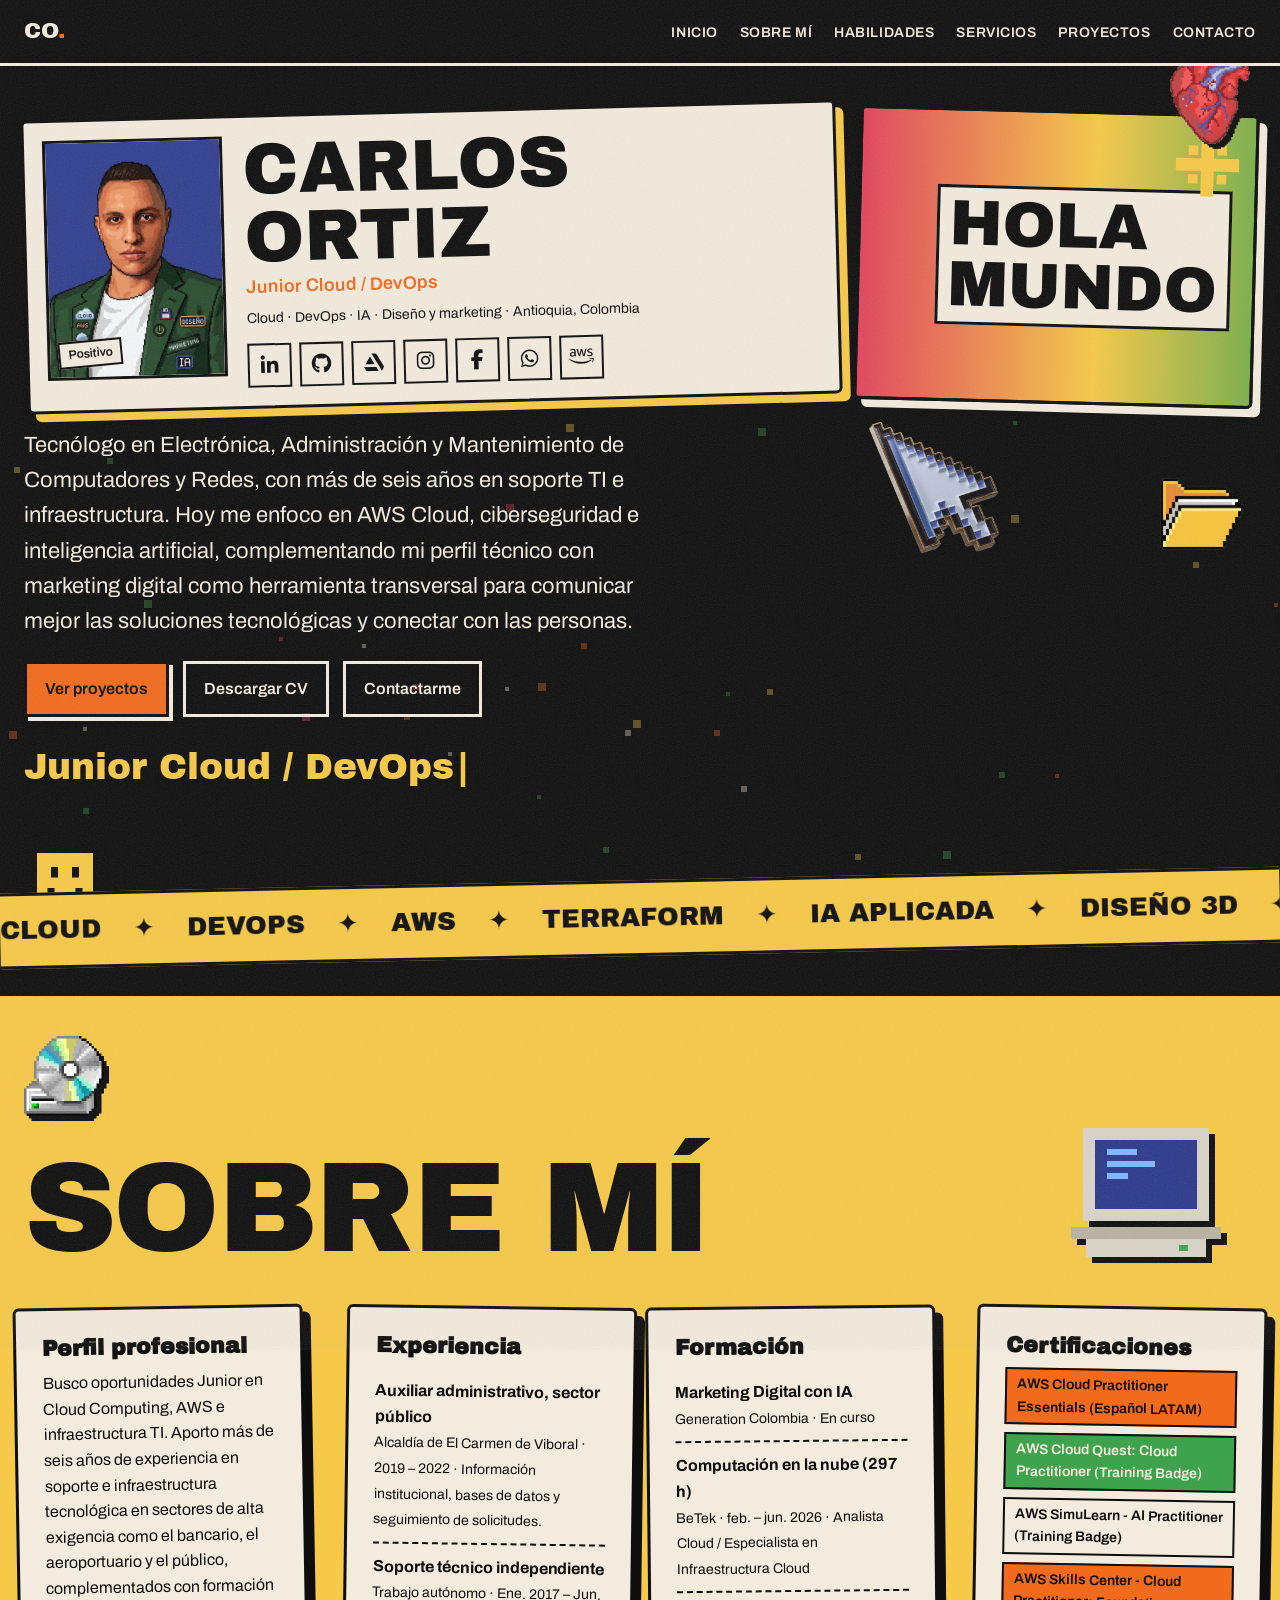
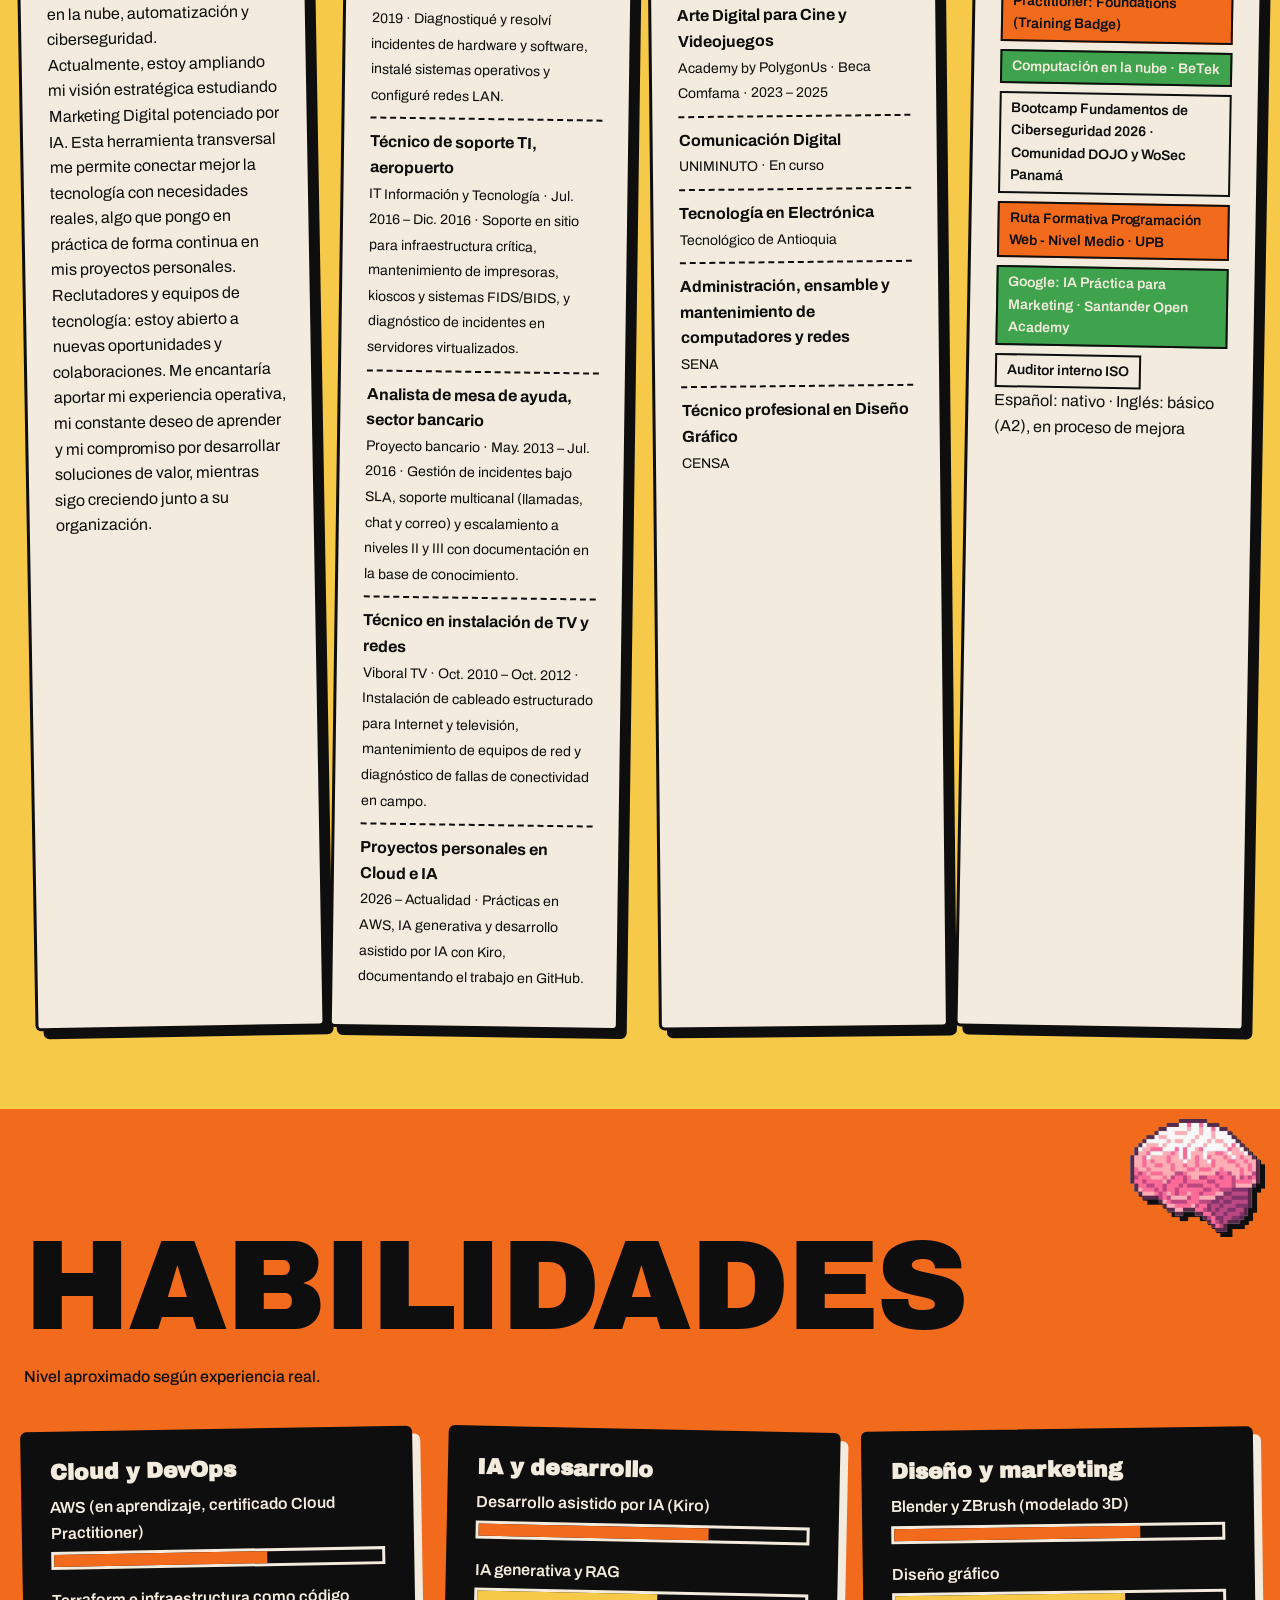
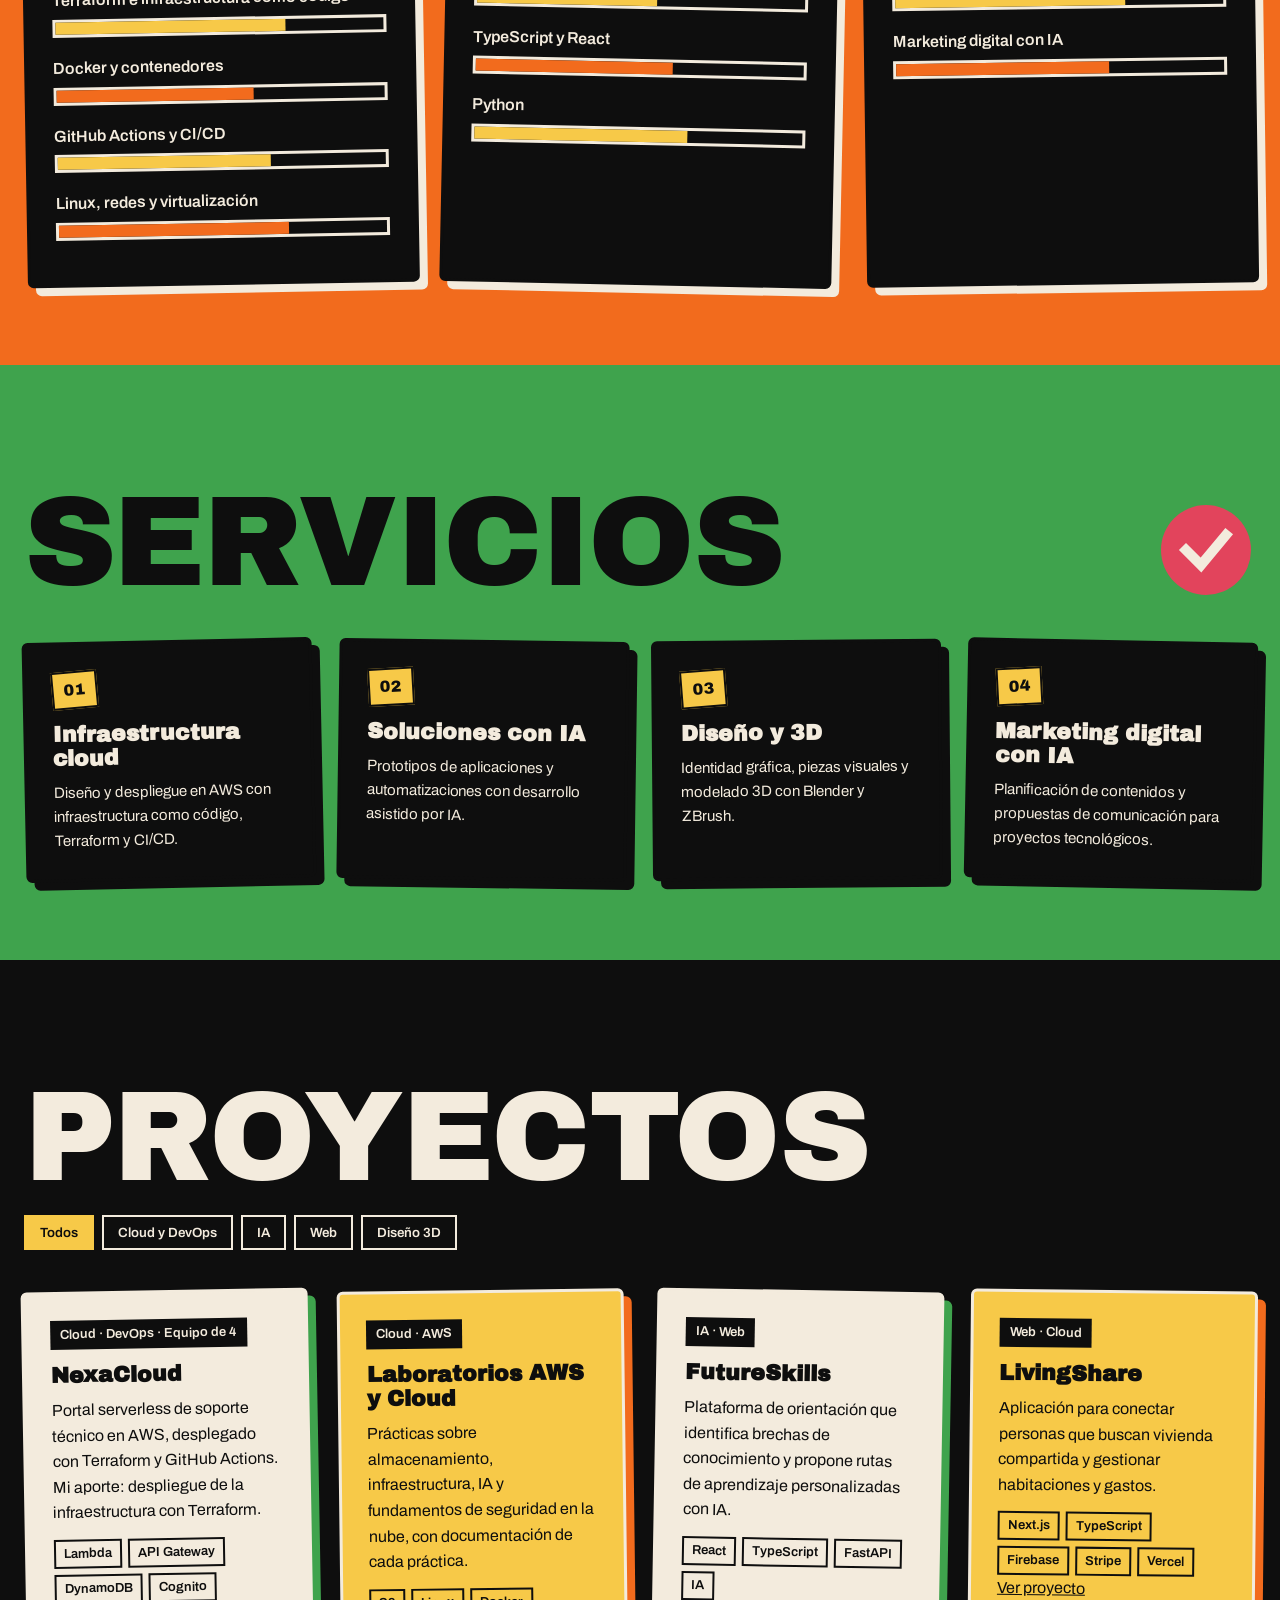
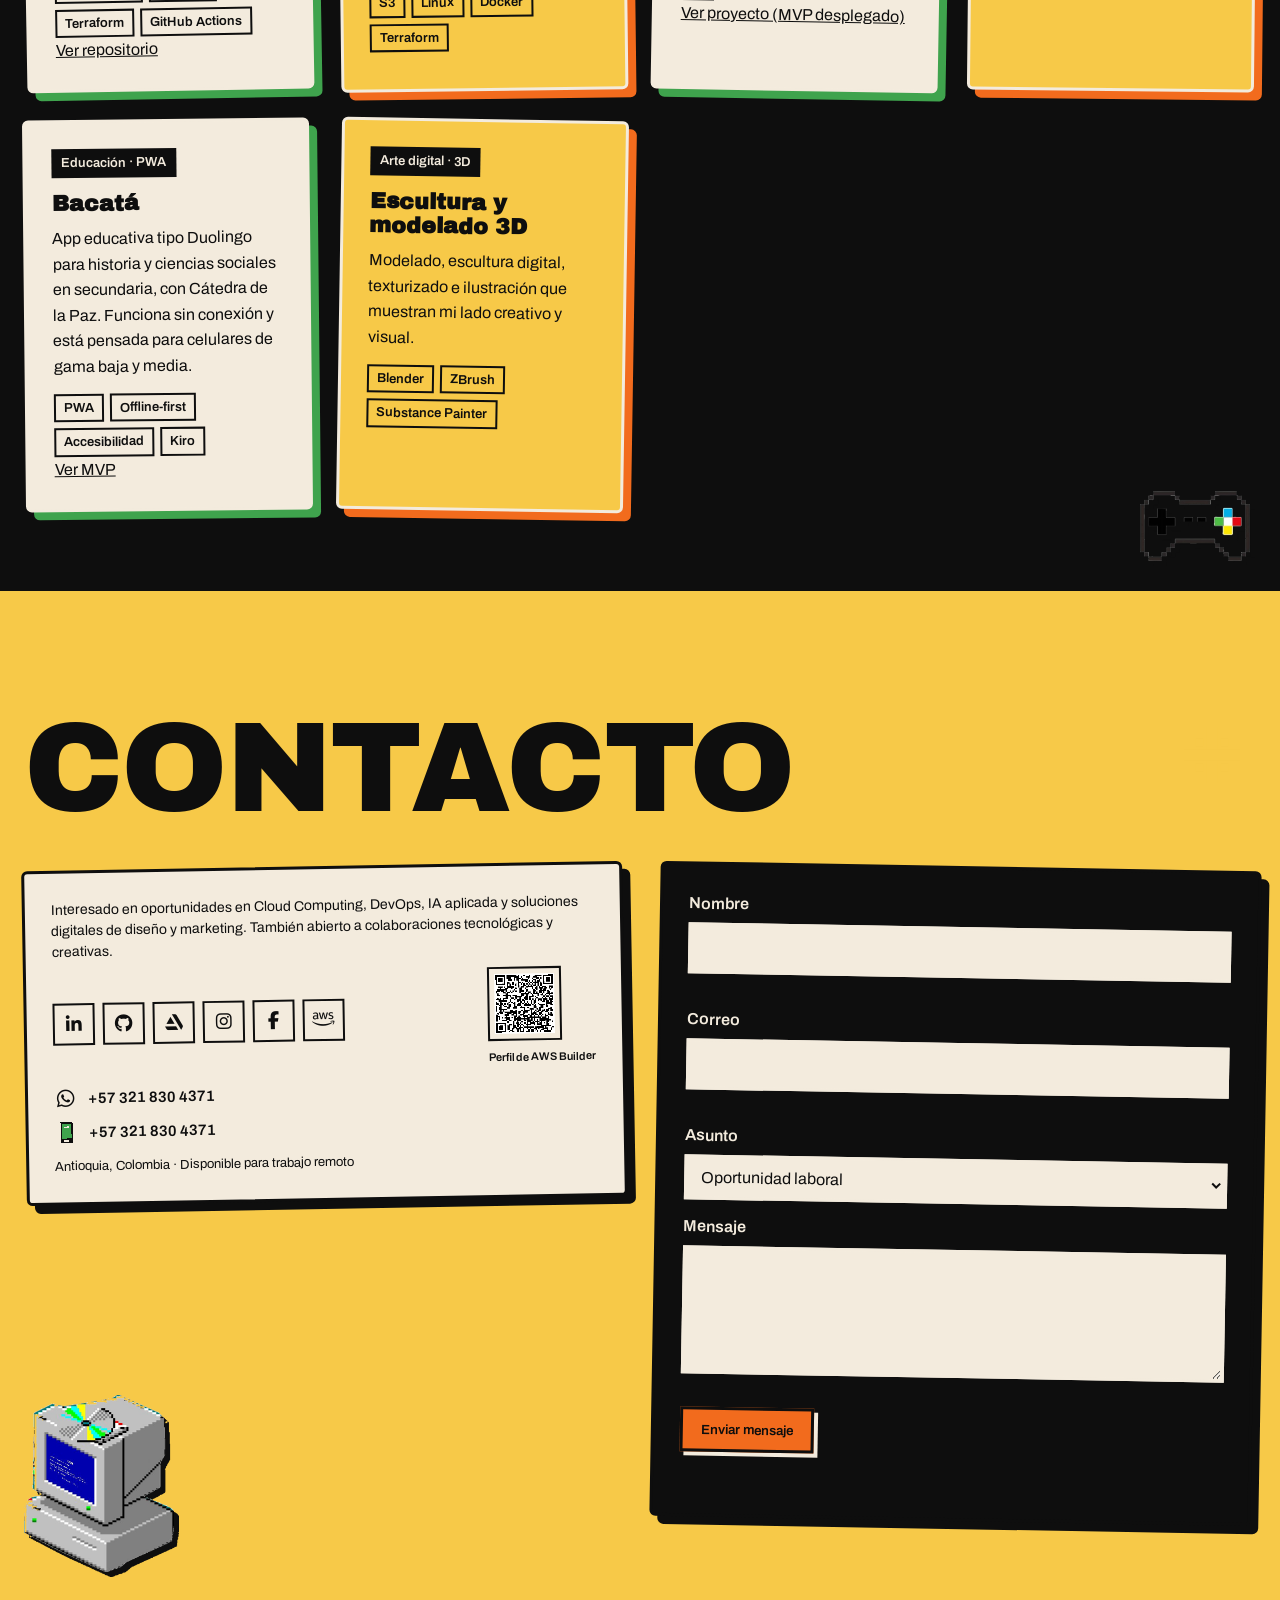
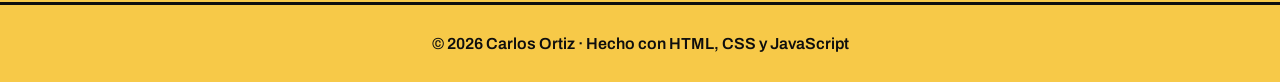
==== commit 99bc35be: "version 5.7" ====
--- a/index.html
+++ b/index.html
@@ -179,7 +179,7 @@
         <article class="bloque-claro reveal" data-rot="0.8">
           <h3>Experiencia</h3>
           <ul class="lista-linea">
-            <li><strong>Auxiliar administrativo, sector público</strong><span>Alcaldía de El Carmen de Viboral · Jun. 2019 – Dic. 2022 · Gestioné y digitalicé información institucional en Hacienda y Planeación, implementando trazabilidad y control documental. Administré bases de datos y di seguimiento a solicitudes con gestión de tickets y CRM.</span></li>
+            <li><strong>Auxiliar administrativo, sector público</strong><span>Alcaldía de El Carmen de Viboral · 2019 – 2022 · Información institucional, bases de datos y seguimiento de solicitudes.</span></li>
             <li><strong>Soporte técnico independiente</strong><span>Trabajo autónomo · Ene. 2017 – Jun. 2019 · Diagnostiqué y resolví incidentes de hardware y software, instalé sistemas operativos y configuré redes LAN.</span></li>
             <li><strong>Técnico de soporte TI, aeropuerto</strong><span>IT Información y Tecnología · Jul. 2016 – Dic. 2016 · Soporte en sitio para infraestructura crítica, mantenimiento de impresoras, kioscos y sistemas FIDS/BIDS, y diagnóstico de incidentes en servidores virtualizados.</span></li>
             <li><strong>Analista de mesa de ayuda, sector bancario</strong><span>Proyecto bancario · May. 2013 – Jul. 2016 · Gestión de incidentes bajo SLA, soporte multicanal (llamadas, chat y correo) y escalamiento a niveles II y III con documentación en la base de conocimiento.</span></li>
--- a/styles.css
+++ b/styles.css
@@ -411,3 +411,34 @@
   .hero-iconos img:nth-child(2) { width: 62px; margin-bottom: 30px; }
   .inicio-acciones { grid-column: 1 / -1; }
 }
+
+/* ---------- Portada: disposición en dos filas, sin espacio vacío ---------- */
+.inicio { min-height: auto; padding-bottom: 40px; row-gap: 14px; align-items: start; }
+.columna-hola { display: contents; }
+.tarjeta-id { grid-column: 1 / span 8; grid-row: 1; align-self: start; }
+.bloque-hola { grid-column: 9 / span 4; grid-row: 1; align-self: start; min-height: 230px; }
+.hero-iconos {
+  grid-column: 9 / span 4; grid-row: 2; align-self: start;
+  display: flex; justify-content: space-between; align-items: flex-start;
+  gap: 0; padding: 4px 12px 0; margin-top: 0;
+}
+.hero-iconos img { width: 130px; height: auto; }
+.hero-iconos img:nth-child(2) { width: 84px; margin-top: 56px; }
+.inicio-acciones { grid-column: 1 / span 8; grid-row: 2; margin-top: 0; align-self: start; }
+@media (max-width: 960px) {
+  .tarjeta-id, .bloque-hola, .hero-iconos, .inicio-acciones { grid-column: 1 / -1; grid-row: auto; }
+  .hero-iconos img { width: 110px; }
+  .hero-iconos img:nth-child(2) { width: 62px; margin-top: 40px; }
+}
+
+/* ---------- Hola mundo a la misma altura que la tarjeta ---------- */
+.inicio { align-items: stretch; }
+.tarjeta-id { align-self: stretch; }
+.bloque-hola {
+  align-self: stretch; min-height: 0;
+  display: flex; flex-direction: column; justify-content: center;
+}
+.inicio-acciones, .hero-iconos { align-self: start; }
+@media (max-width: 960px) {
+  .bloque-hola { min-height: 200px; }
+}
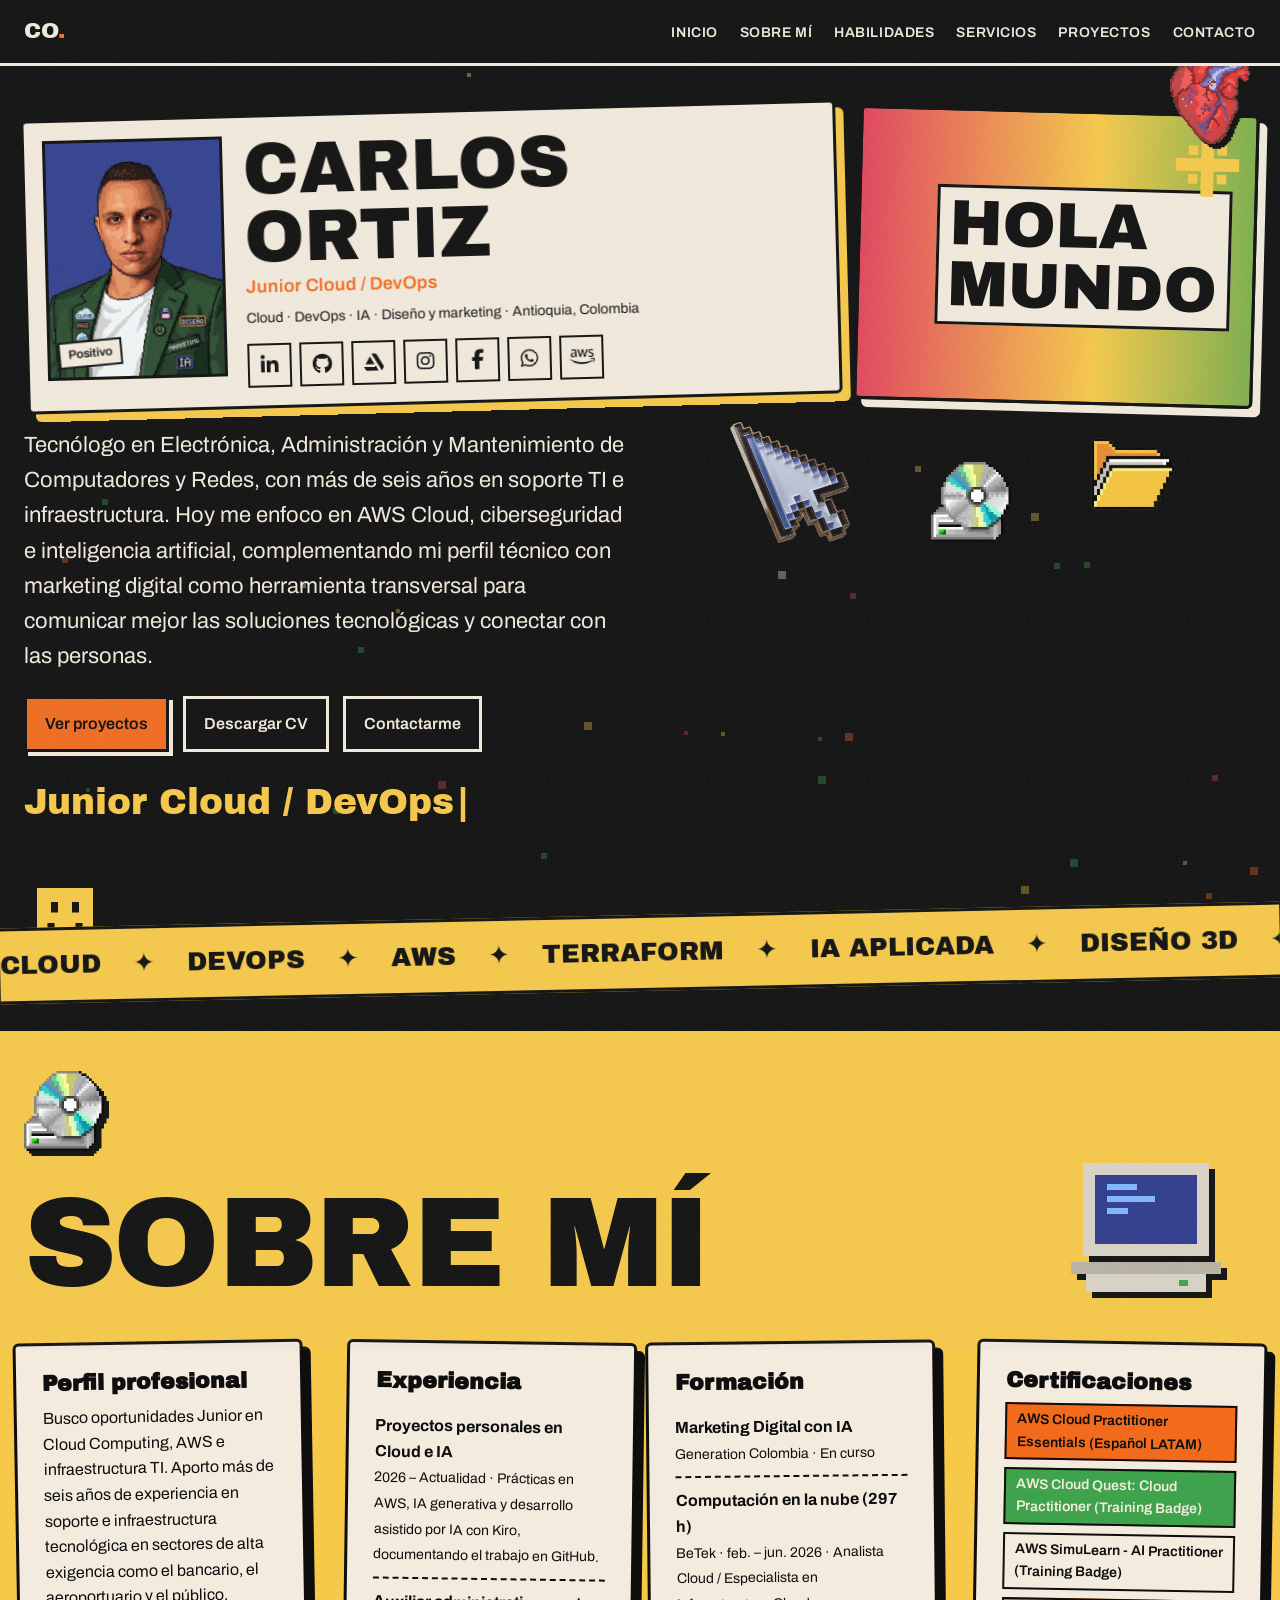
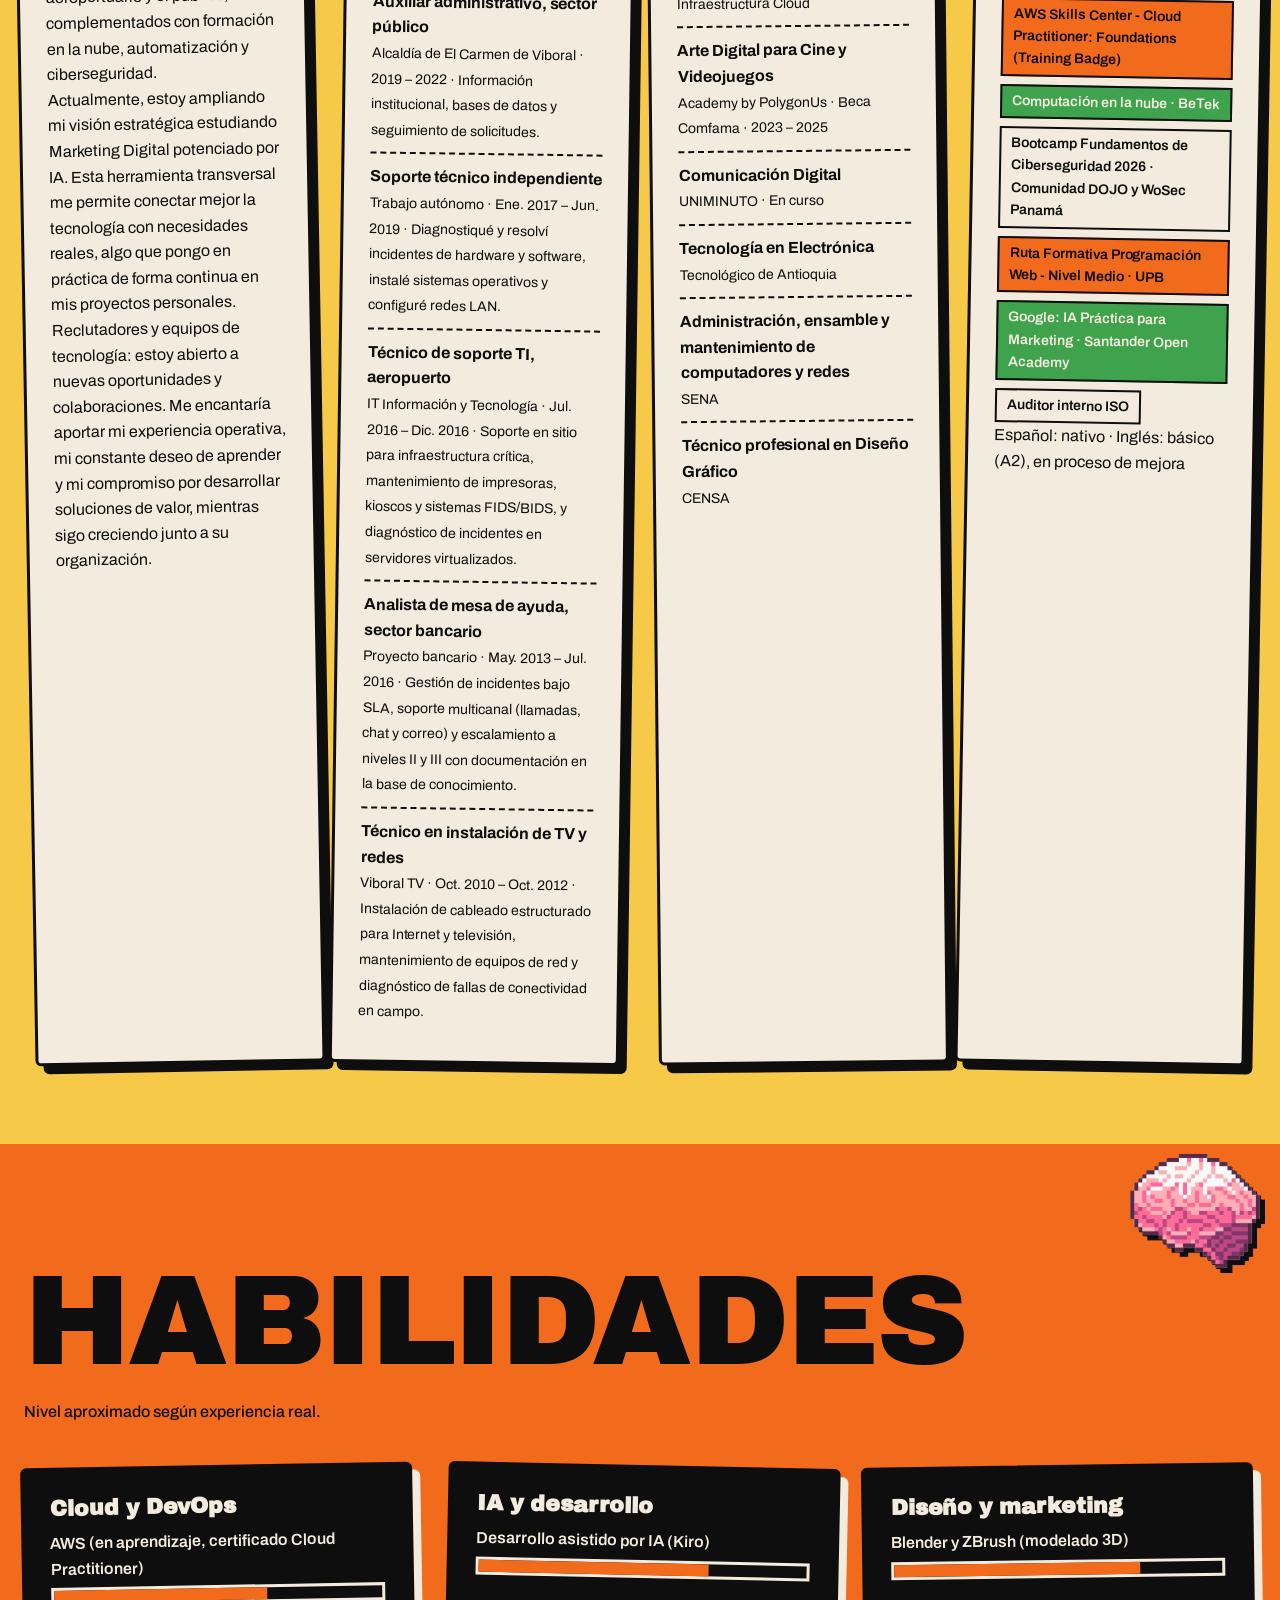
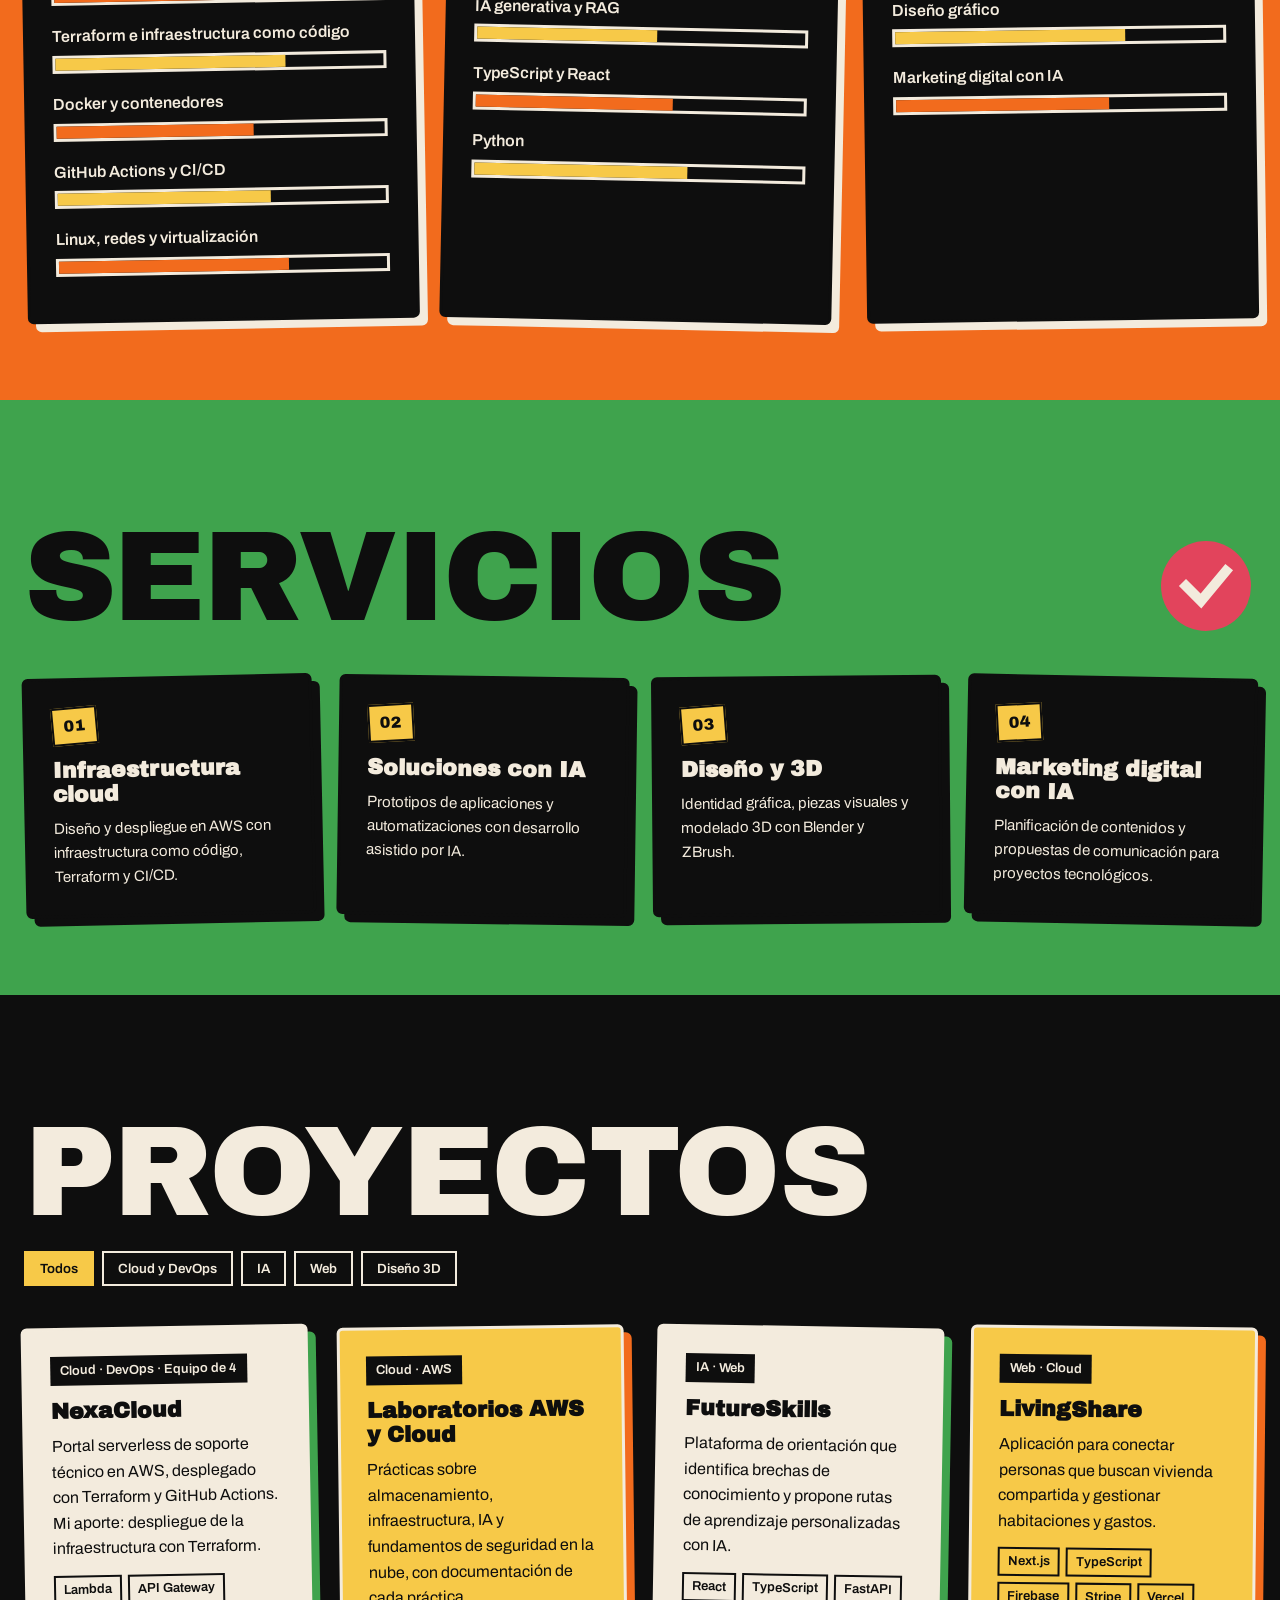
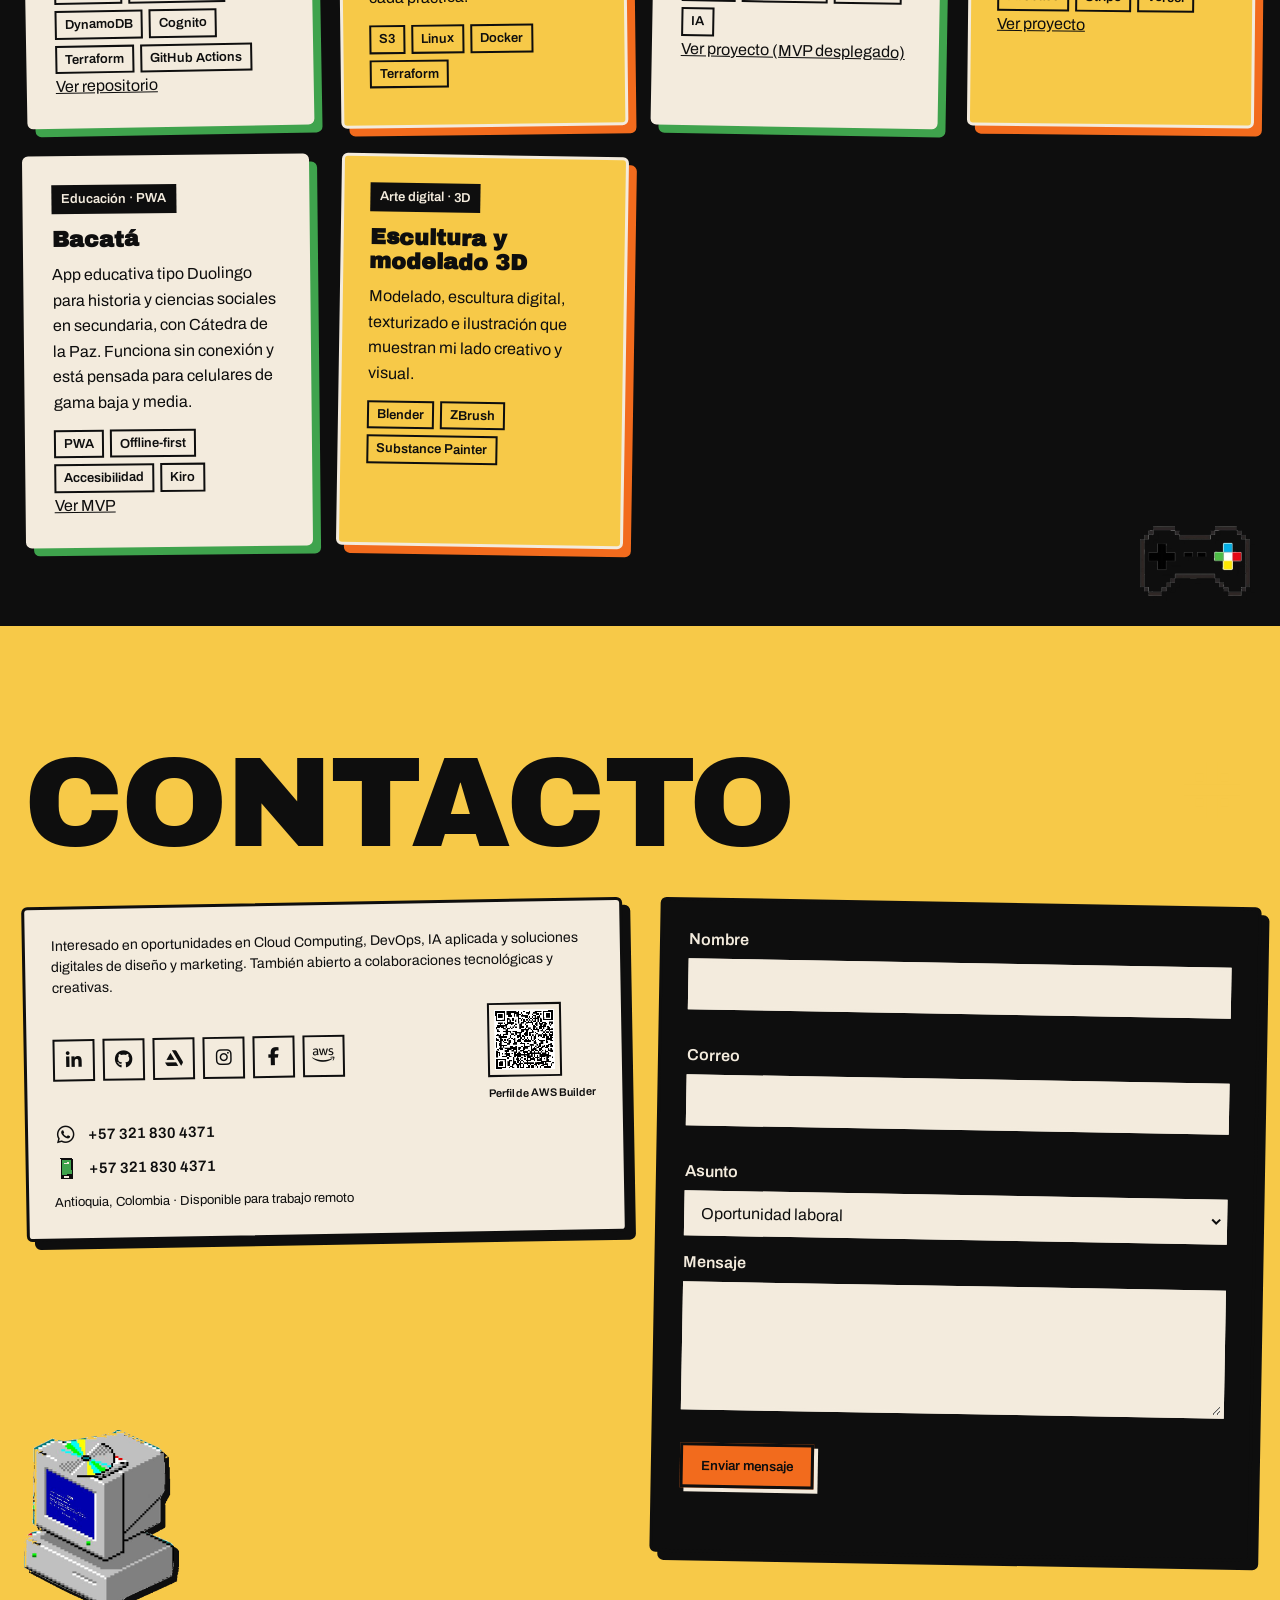
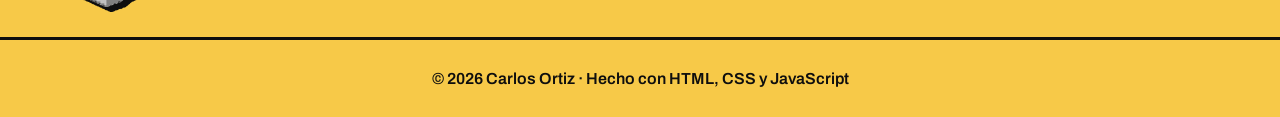
==== commit fe524194: "version 6" ====
--- a/index.html
+++ b/index.html
@@ -9,7 +9,7 @@
   <link rel="preconnect" href="https://fonts.gstatic.com" crossorigin>
   <link href="https://fonts.googleapis.com/css2?family=Archivo+Black&family=Archivo:wght@400;500;600&display=swap" rel="stylesheet">
   <link rel="stylesheet" href="https://cdnjs.cloudflare.com/ajax/libs/font-awesome/6.5.2/css/all.min.css">
-  <link rel="stylesheet" href="styles.css">
+  <link rel="stylesheet" href="styles.css?v=3">
 </head>
 <body>
   <!-- Símbolos pixel art reutilizables -->
@@ -137,6 +137,7 @@
       </div>
         <div class="hero-iconos reveal">
         <img src="img/cursor.png" alt="" aria-hidden="true">
+        <img src="img/disquete.png" alt="" aria-hidden="true">
         <img src="img/carpeta.png" alt="" aria-hidden="true">
       </div>
       </div>
@@ -179,12 +180,12 @@
         <article class="bloque-claro reveal" data-rot="0.8">
           <h3>Experiencia</h3>
           <ul class="lista-linea">
+            <li><strong>Proyectos personales en Cloud e IA</strong><span>2026 – Actualidad · Prácticas en AWS, IA generativa y desarrollo asistido por IA con Kiro, documentando el trabajo en GitHub.</span></li>
             <li><strong>Auxiliar administrativo, sector público</strong><span>Alcaldía de El Carmen de Viboral · 2019 – 2022 · Información institucional, bases de datos y seguimiento de solicitudes.</span></li>
             <li><strong>Soporte técnico independiente</strong><span>Trabajo autónomo · Ene. 2017 – Jun. 2019 · Diagnostiqué y resolví incidentes de hardware y software, instalé sistemas operativos y configuré redes LAN.</span></li>
             <li><strong>Técnico de soporte TI, aeropuerto</strong><span>IT Información y Tecnología · Jul. 2016 – Dic. 2016 · Soporte en sitio para infraestructura crítica, mantenimiento de impresoras, kioscos y sistemas FIDS/BIDS, y diagnóstico de incidentes en servidores virtualizados.</span></li>
             <li><strong>Analista de mesa de ayuda, sector bancario</strong><span>Proyecto bancario · May. 2013 – Jul. 2016 · Gestión de incidentes bajo SLA, soporte multicanal (llamadas, chat y correo) y escalamiento a niveles II y III con documentación en la base de conocimiento.</span></li>
             <li><strong>Técnico en instalación de TV y redes</strong><span>Viboral TV · Oct. 2010 – Oct. 2012 · Instalación de cableado estructurado para Internet y televisión, mantenimiento de equipos de red y diagnóstico de fallas de conectividad en campo.</span></li>
-            <li><strong>Proyectos personales en Cloud e IA</strong><span>2026 – Actualidad · Prácticas en AWS, IA generativa y desarrollo asistido por IA con Kiro, documentando el trabajo en GitHub.</span></li>
           </ul>
         </article>
         <article class="bloque-claro reveal" data-rot="-0.6">
@@ -381,6 +382,6 @@
     <p>© <span id="anio"></span> Carlos Ortiz · Hecho con HTML, CSS y JavaScript</p>
   </footer>
 
-  <script src="script.js"></script>
+  <script src="script.js?v=3"></script>
 </body>
 </html>
--- a/styles.css
+++ b/styles.css
@@ -442,3 +442,19 @@
 @media (max-width: 960px) {
   .bloque-hola { min-height: 200px; }
 }
+
+/* ---------- Fila de íconos repartida a lo ancho y texto a la izquierda ---------- */
+.inicio-acciones { grid-column: 1 / span 6; }
+.hero-iconos {
+  grid-column: 7 / span 6; grid-row: 2;
+  justify-content: space-evenly; align-items: flex-start; padding: 4px 0 0;
+}
+.hero-iconos img { width: 120px; }
+.hero-iconos img:nth-child(2) { width: 80px; margin-top: 40px; animation-delay: -2s; }
+.hero-iconos img:nth-child(3) { width: 84px; margin-top: 16px; animation-delay: -3.2s; }
+@media (max-width: 960px) {
+  .inicio-acciones, .hero-iconos { grid-column: 1 / -1; }
+  .hero-iconos img { width: 96px; }
+  .hero-iconos img:nth-child(2) { width: 62px; margin-top: 30px; }
+  .hero-iconos img:nth-child(3) { width: 66px; margin-top: 12px; }
+}
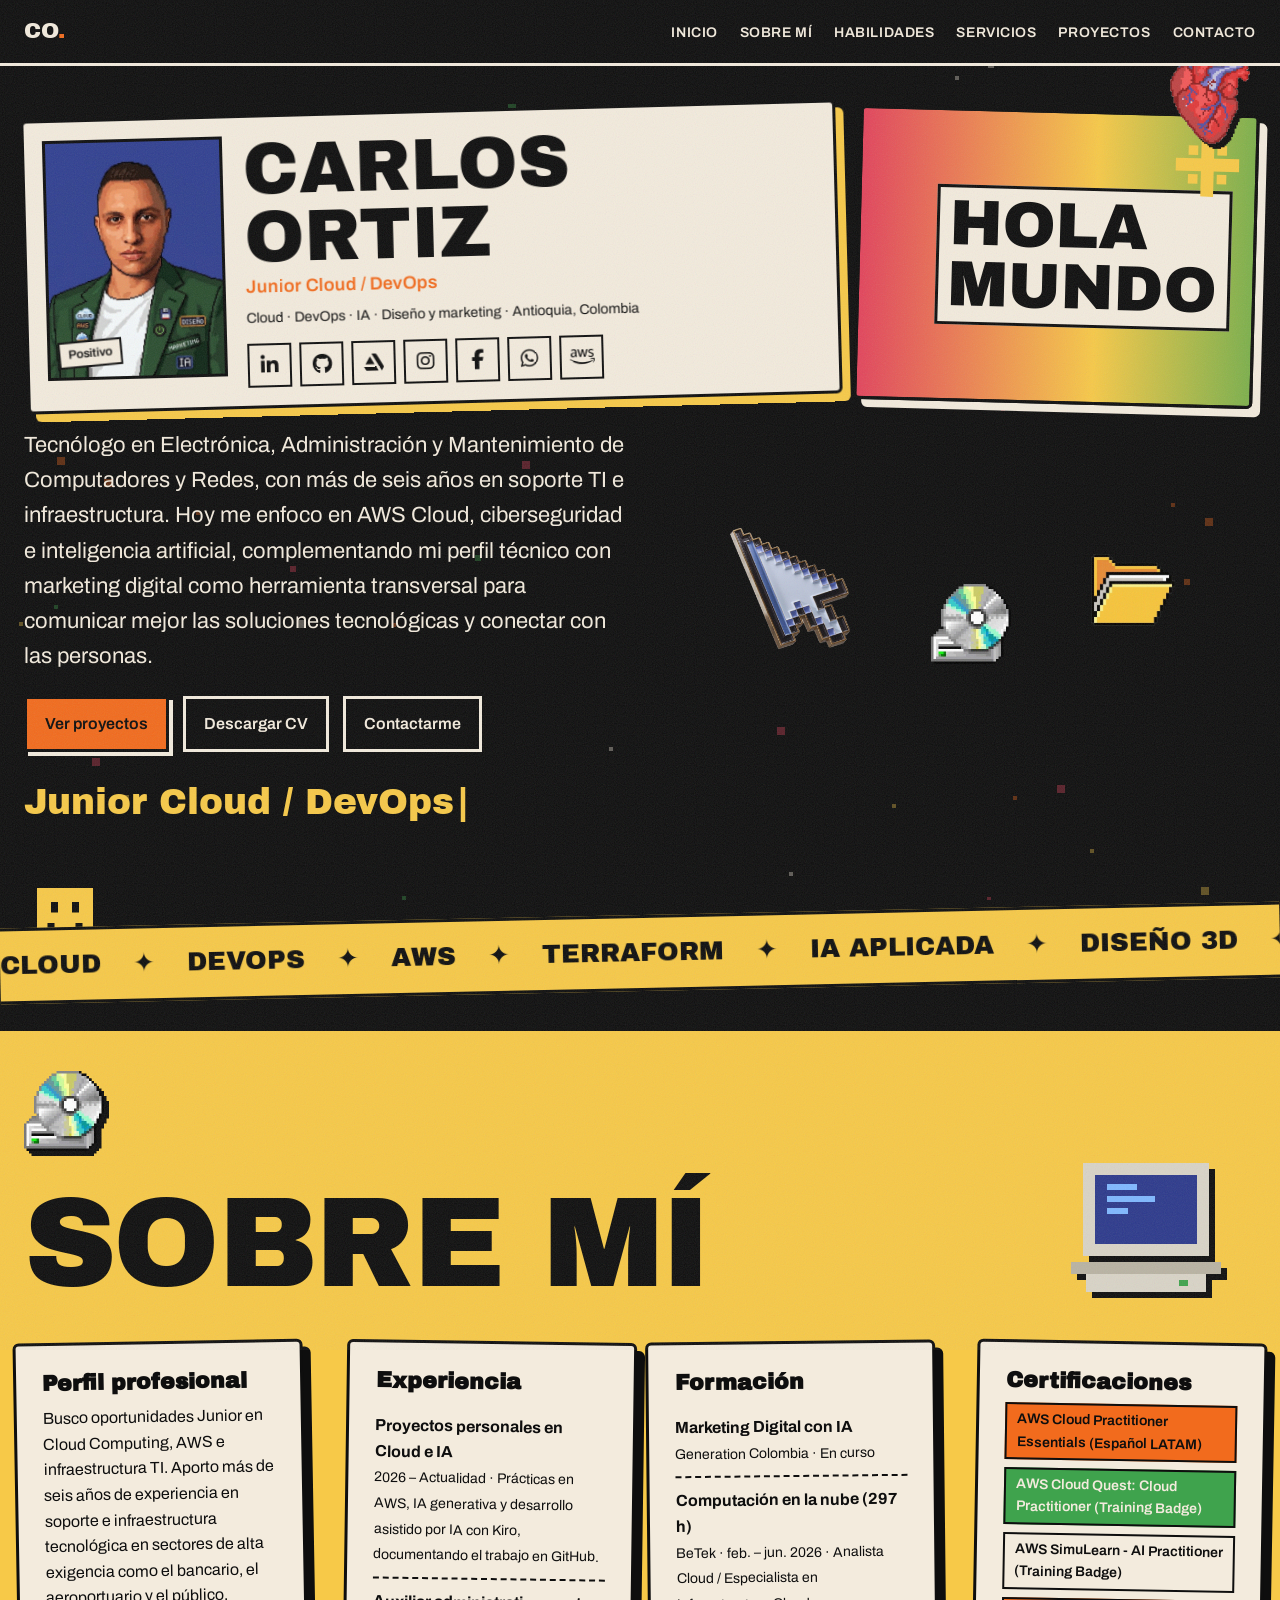
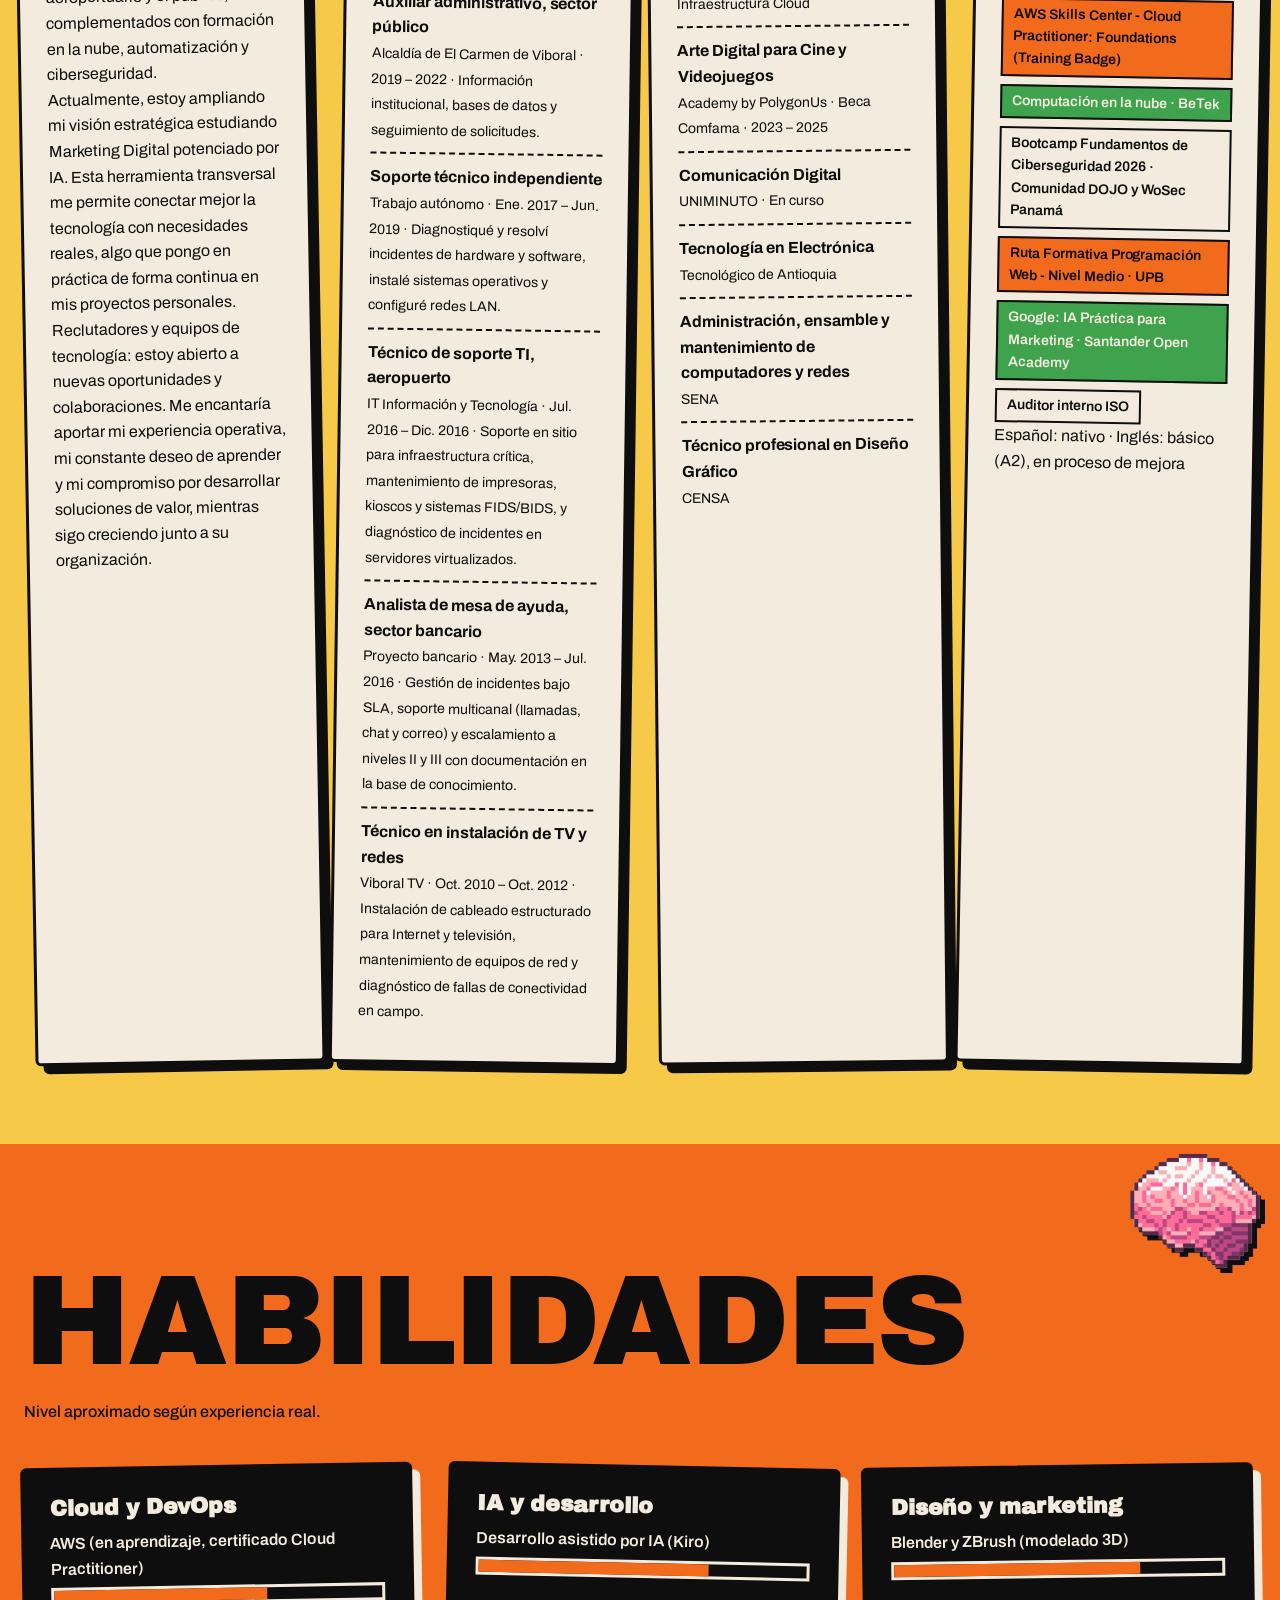
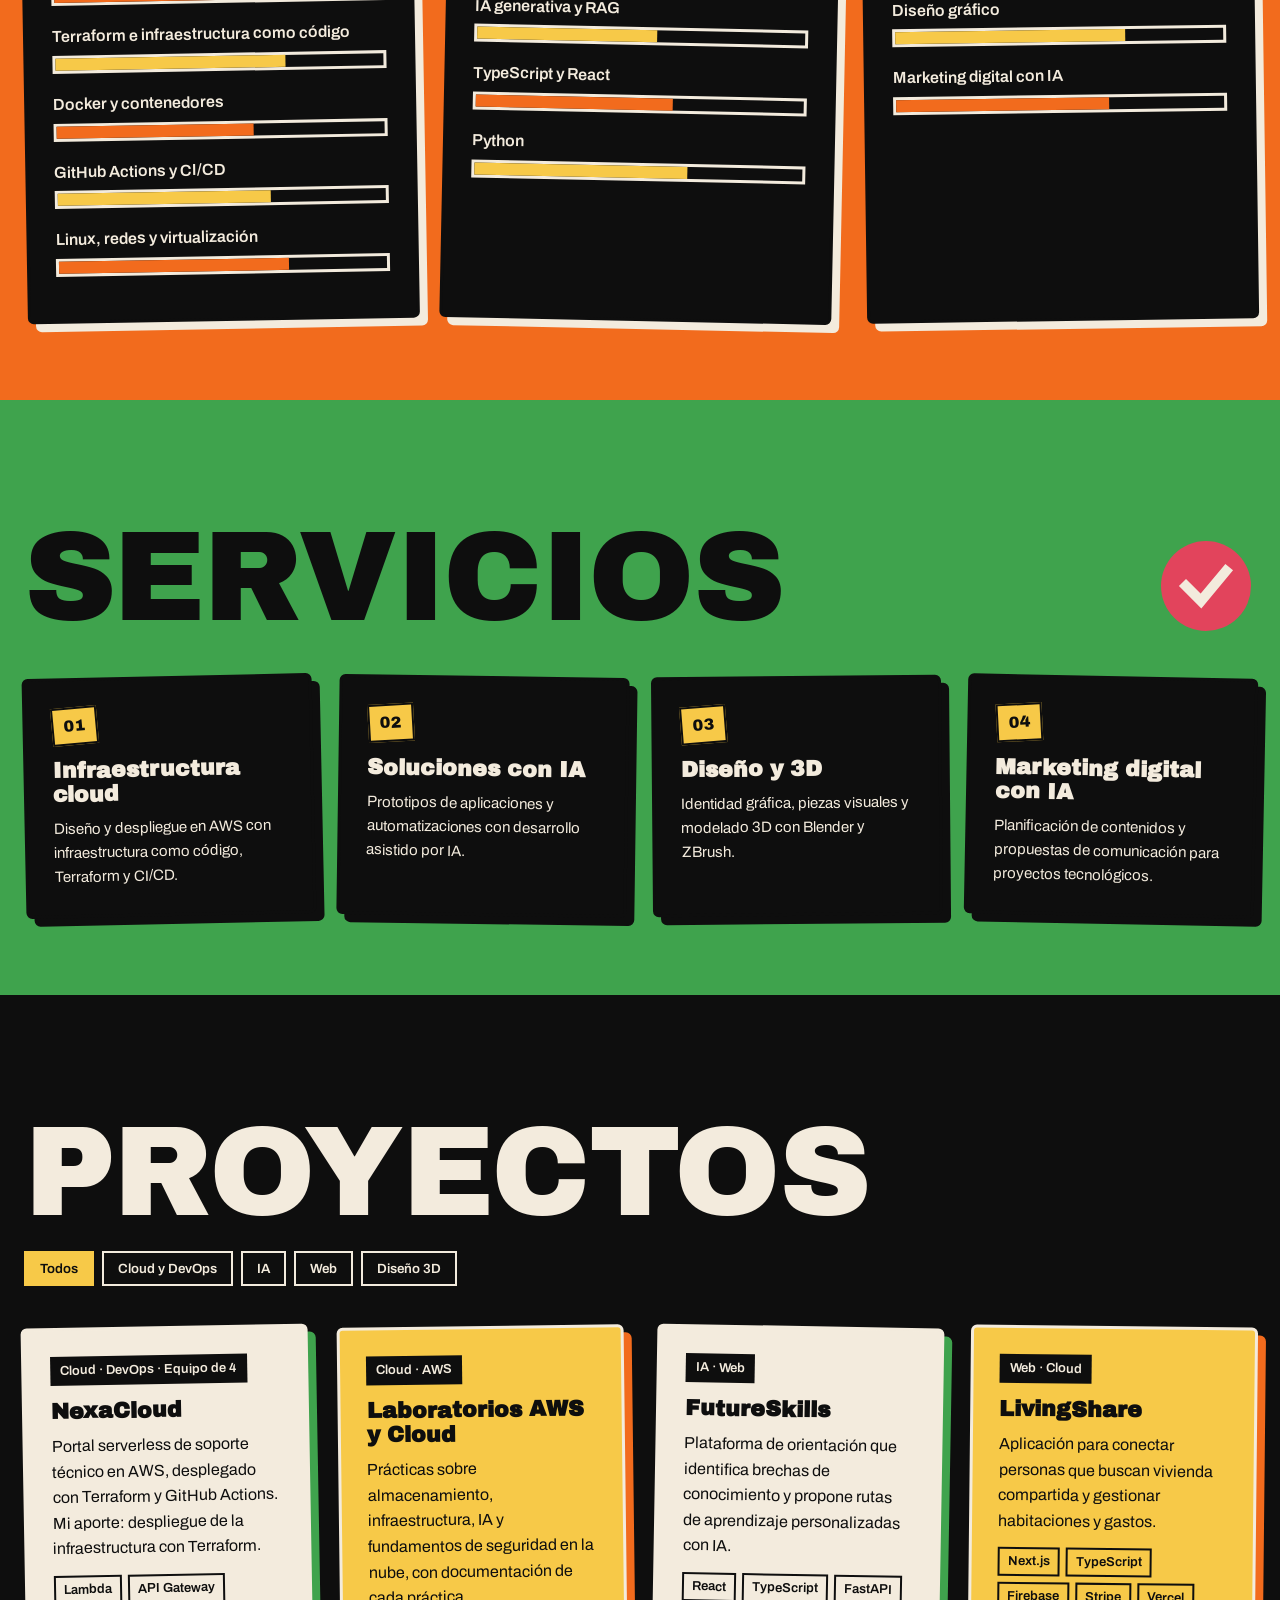
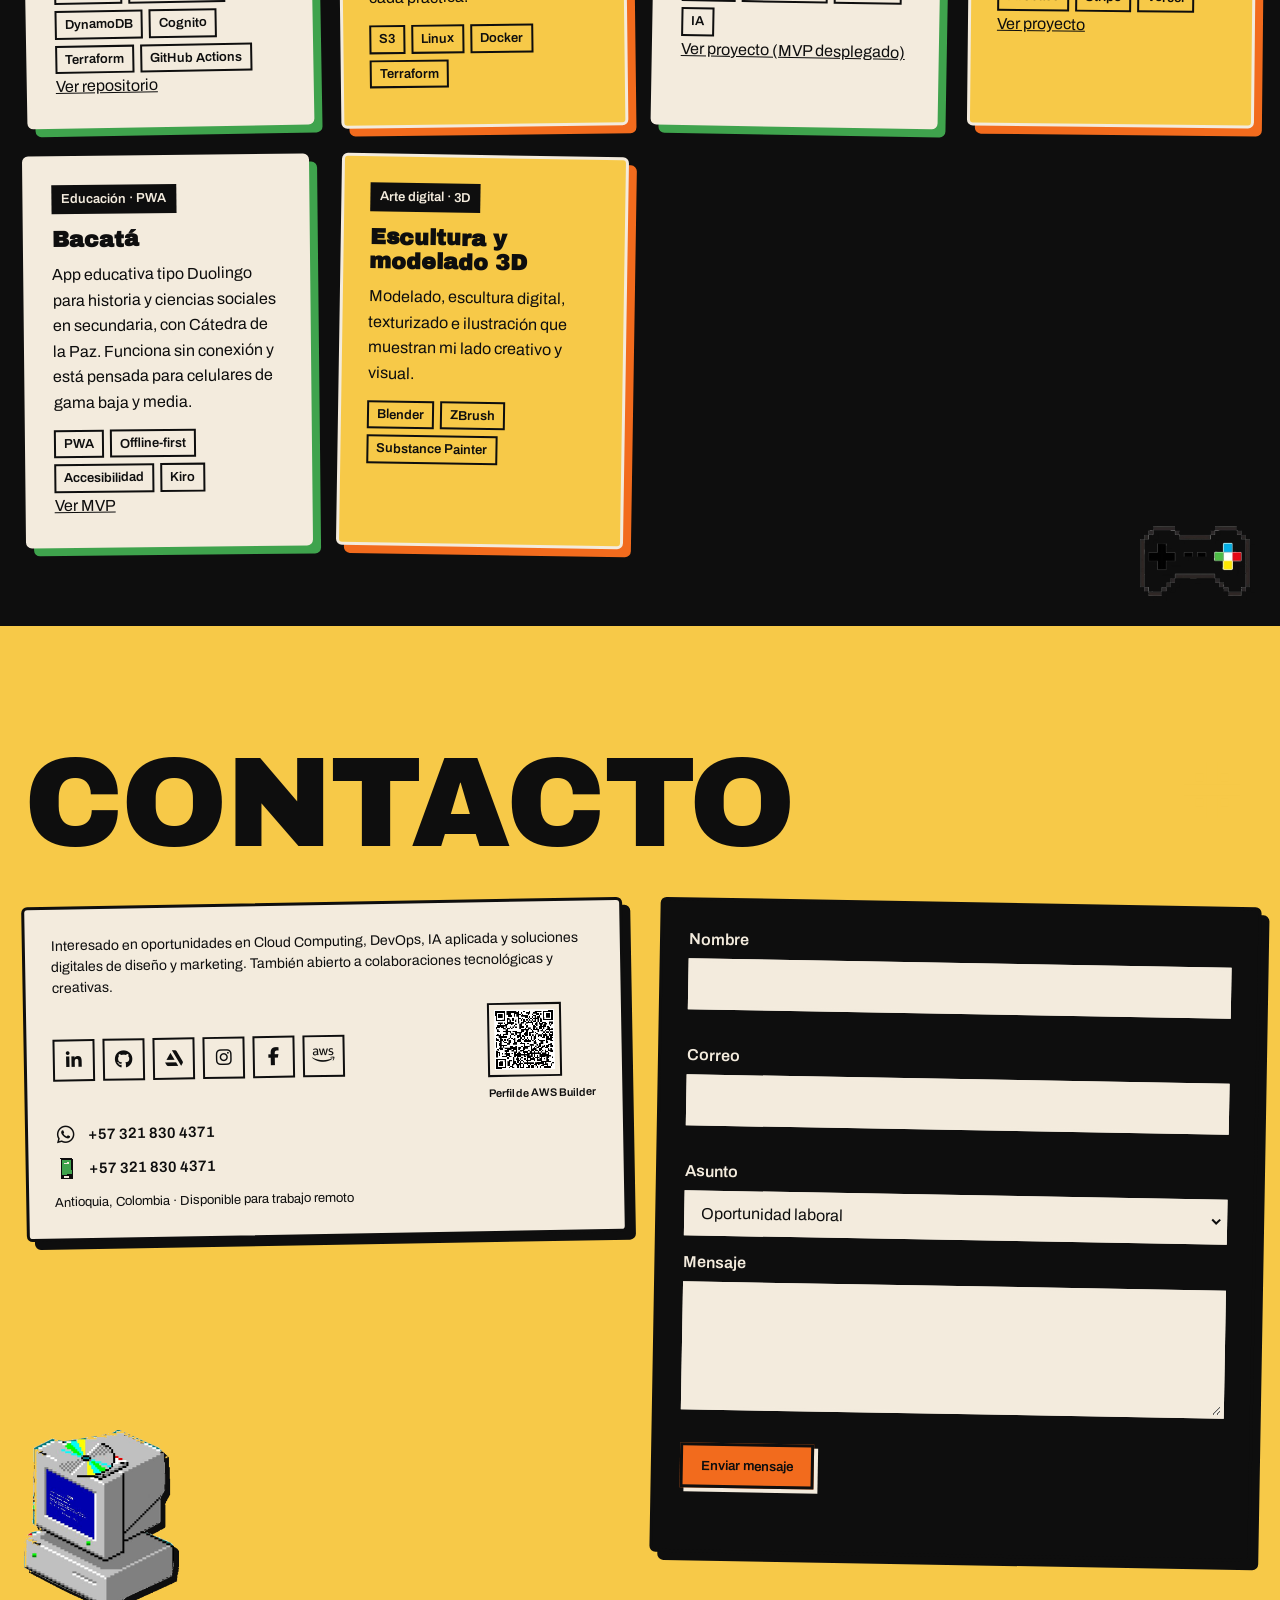
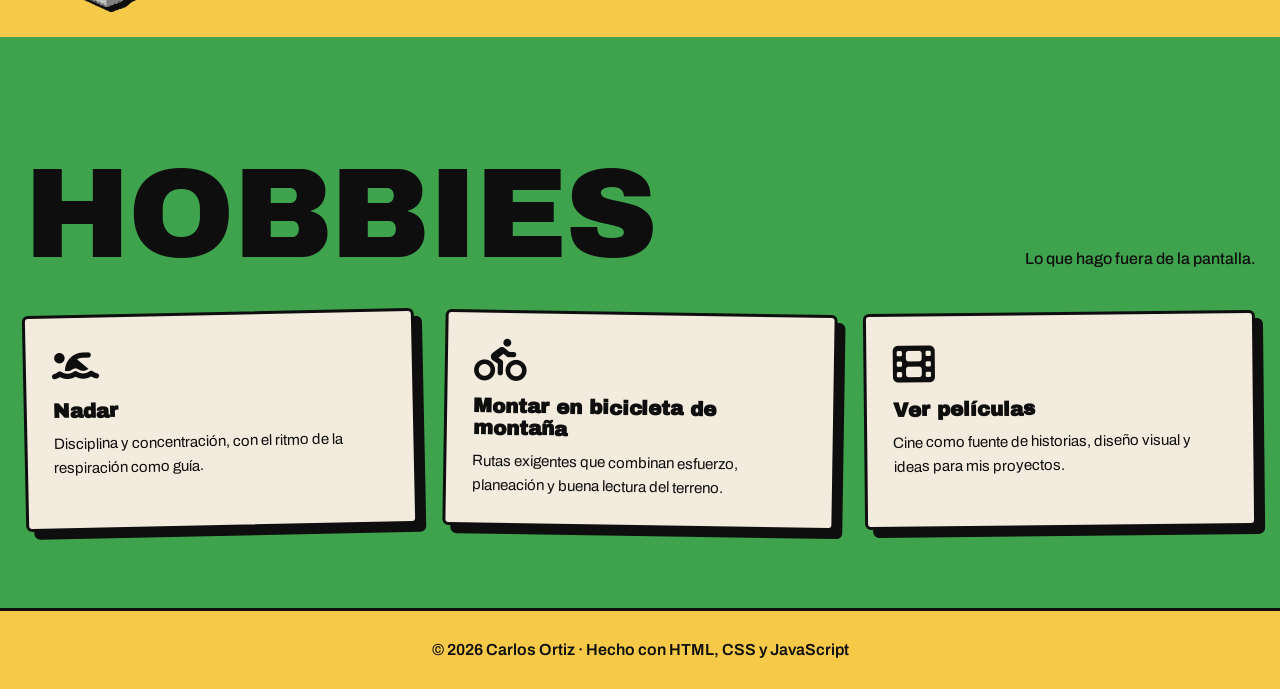
==== commit e3f122f8: "version 6.4" ====
--- a/index.html
+++ b/index.html
@@ -376,6 +376,31 @@
         </form>
       </div>
     </section>
+
+    <!-- HOBBIES -->
+    <section id="hobbies" class="seccion seccion-verde">
+      <header class="cabecera">
+        <h2 class="reveal">Hobbies</h2>
+        <p class="reveal">Lo que hago fuera de la pantalla.</p>
+      </header>
+      <div class="rejilla-hobbies">
+        <article class="bloque-claro reveal" data-rot="-1.2">
+          <i class="fa-solid fa-person-swimming hobby-icono" aria-hidden="true"></i>
+          <h3>Nadar</h3>
+          <p>Disciplina y concentración, con el ritmo de la respiración como guía.</p>
+        </article>
+        <article class="bloque-claro reveal" data-rot="0.9">
+          <i class="fa-solid fa-person-biking hobby-icono" aria-hidden="true"></i>
+          <h3>Montar en bicicleta de montaña</h3>
+          <p>Rutas exigentes que combinan esfuerzo, planeación y buena lectura del terreno.</p>
+        </article>
+        <article class="bloque-claro reveal" data-rot="-0.6">
+          <i class="fa-solid fa-film hobby-icono" aria-hidden="true"></i>
+          <h3>Ver películas</h3>
+          <p>Cine como fuente de historias, diseño visual y ideas para mis proyectos.</p>
+        </article>
+      </div>
+    </section>
   </main>
 
   <footer class="pie">
--- a/styles.css
+++ b/styles.css
@@ -458,3 +458,27 @@
   .hero-iconos img:nth-child(2) { width: 62px; margin-top: 30px; }
   .hero-iconos img:nth-child(3) { width: 66px; margin-top: 12px; }
 }
+
+/* ---------- Íconos de la portada: más abajo y centrados en el espacio libre ---------- */
+.hero-iconos { padding-top: 58px; }
+.hero-iconos img:nth-child(1) { margin-top: 0; }
+.hero-iconos img:nth-child(2) { margin-top: 44px; }
+.hero-iconos img:nth-child(3) { margin-top: 14px; }
+@media (max-width: 960px) {
+  .hero-iconos { padding-top: 24px; }
+}
+
+/* ---------- Íconos de la portada más abajo ---------- */
+.hero-iconos { padding-top: 110px; }
+.hero-iconos img:nth-child(2) { margin-top: 56px; }
+.hero-iconos img:nth-child(3) { margin-top: 26px; }
+@media (max-width: 960px) {
+  .hero-iconos { padding-top: 24px; }
+}
+
+/* ---------- Sección de hobbies ---------- */
+.rejilla-hobbies { display: grid; grid-template-columns: repeat(auto-fit, minmax(260px, 1fr)); gap: 28px; }
+.rejilla-hobbies .bloque-claro { transform: rotate(var(--r, 0deg)); }
+.hobby-icono { font-size: 42px; display: block; margin-bottom: 14px; color: #0E0E0E; }
+.rejilla-hobbies h3 { font-size: 20px; }
+.rejilla-hobbies p { font-size: 15px; }
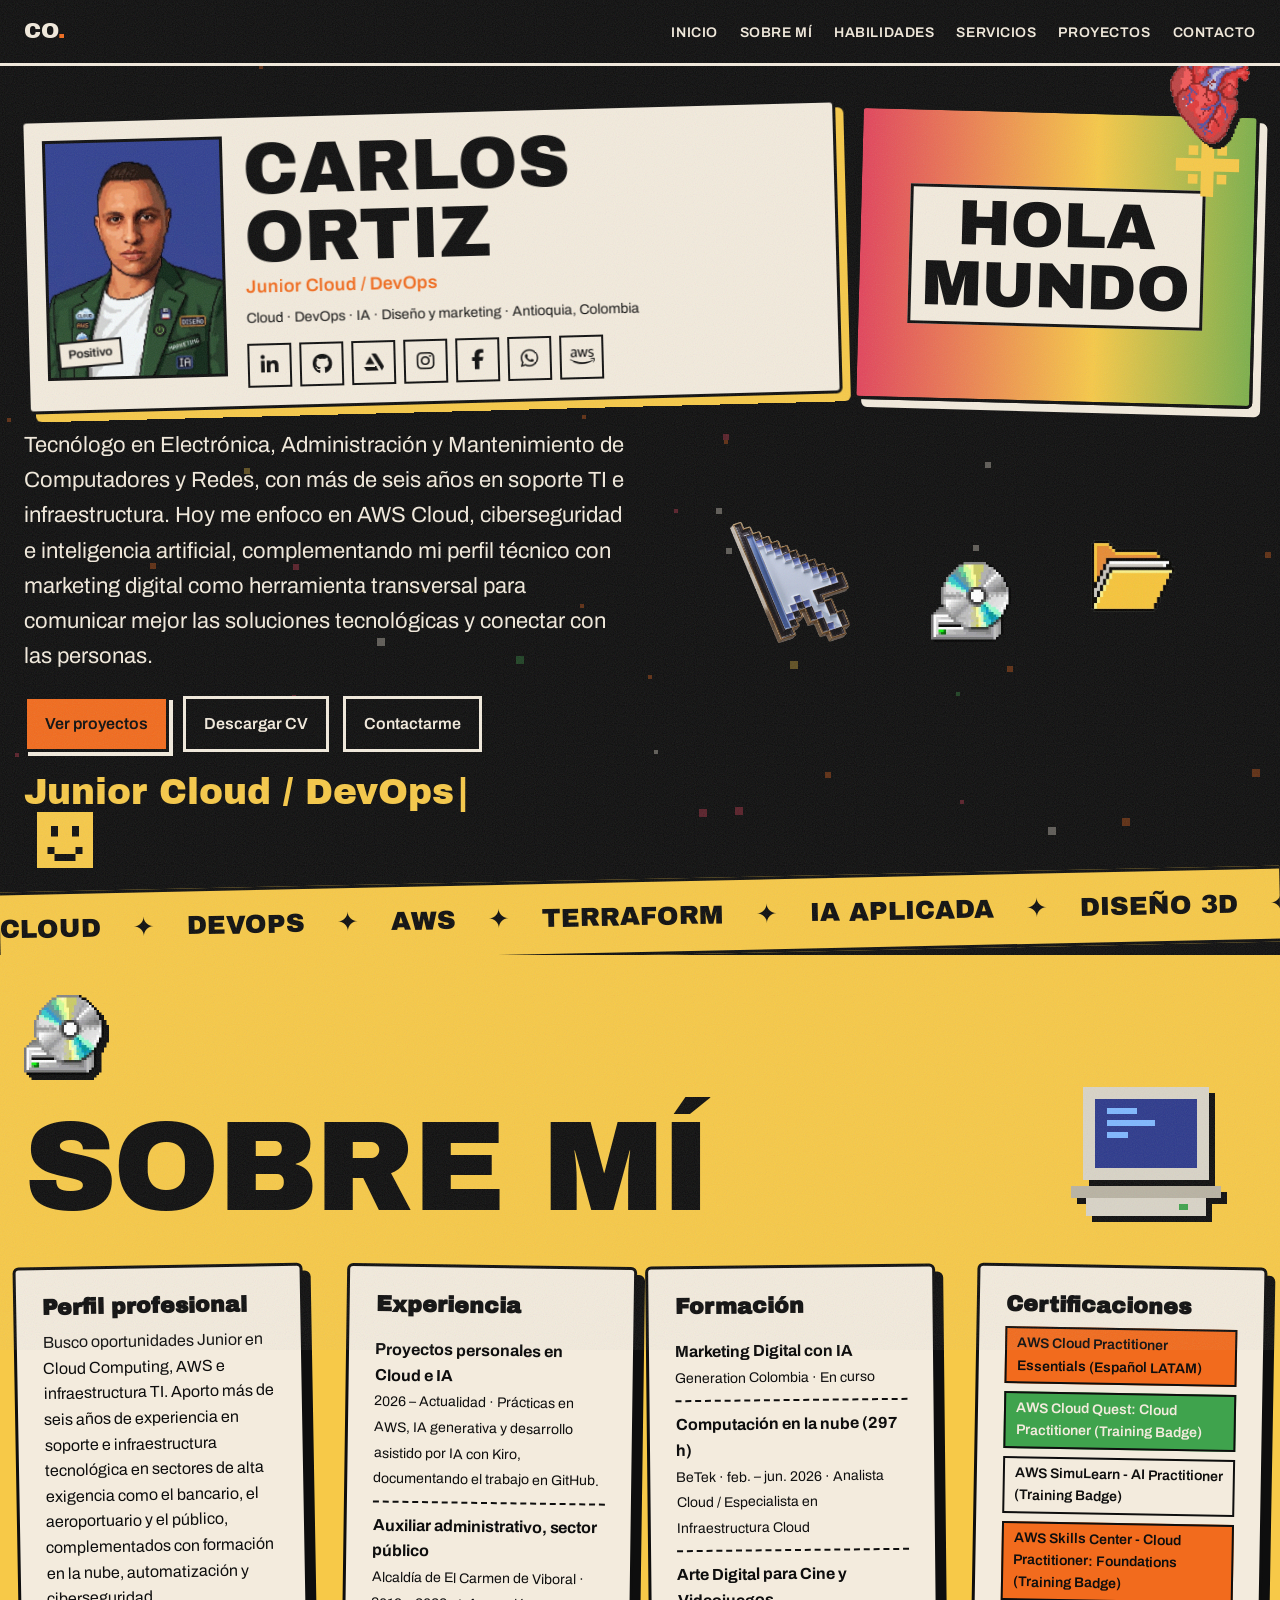
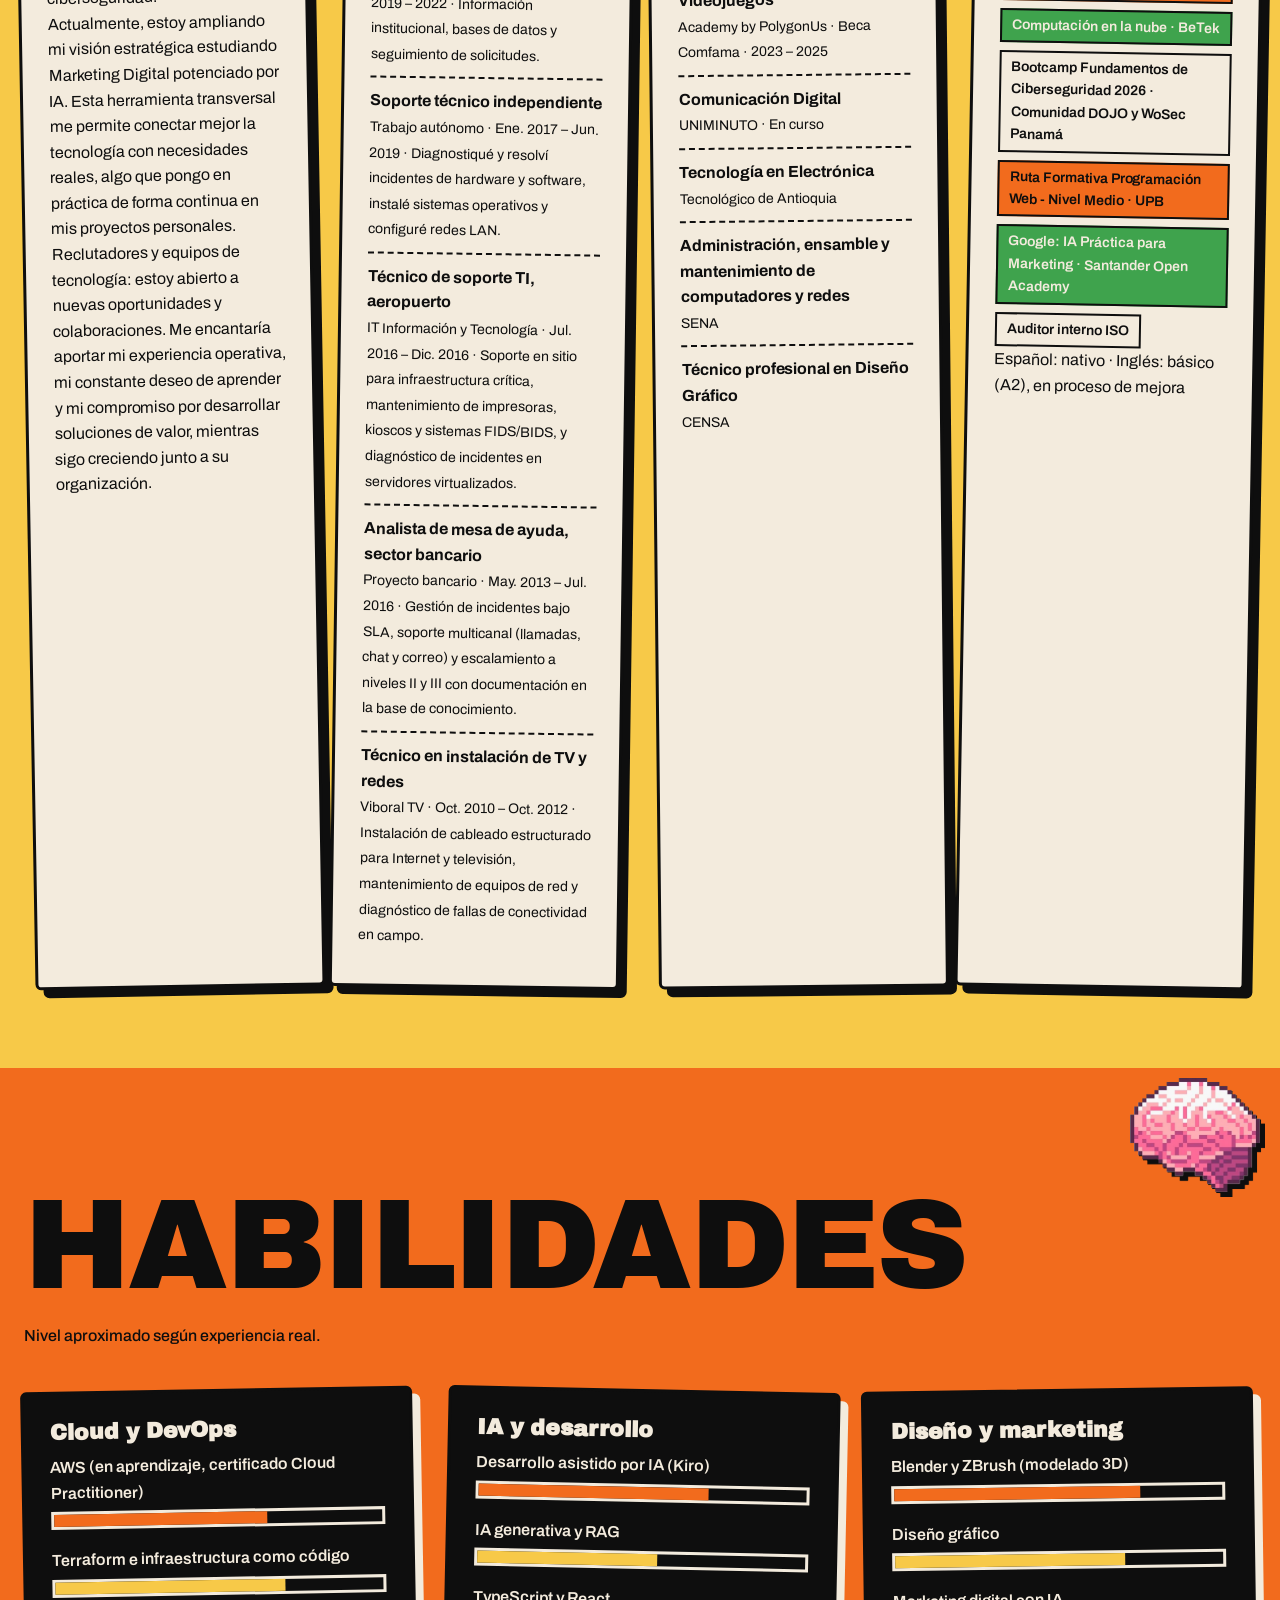
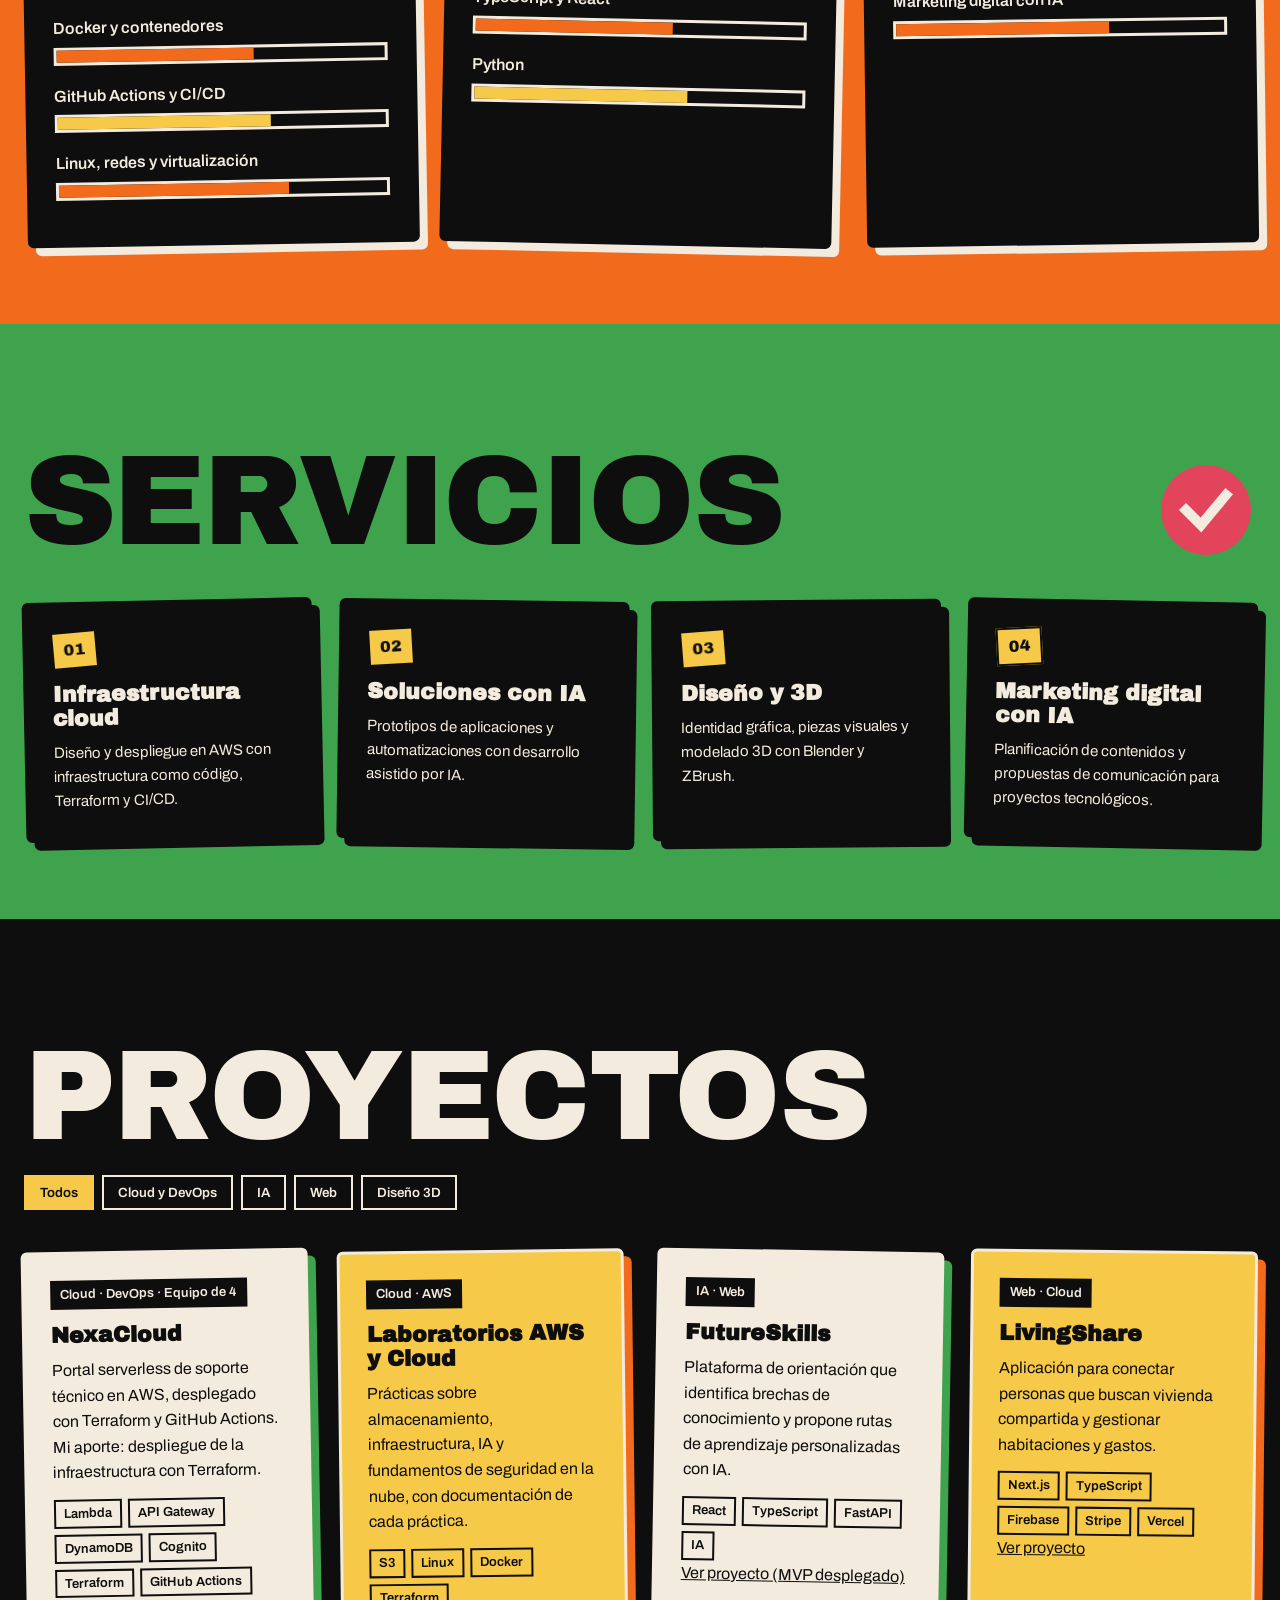
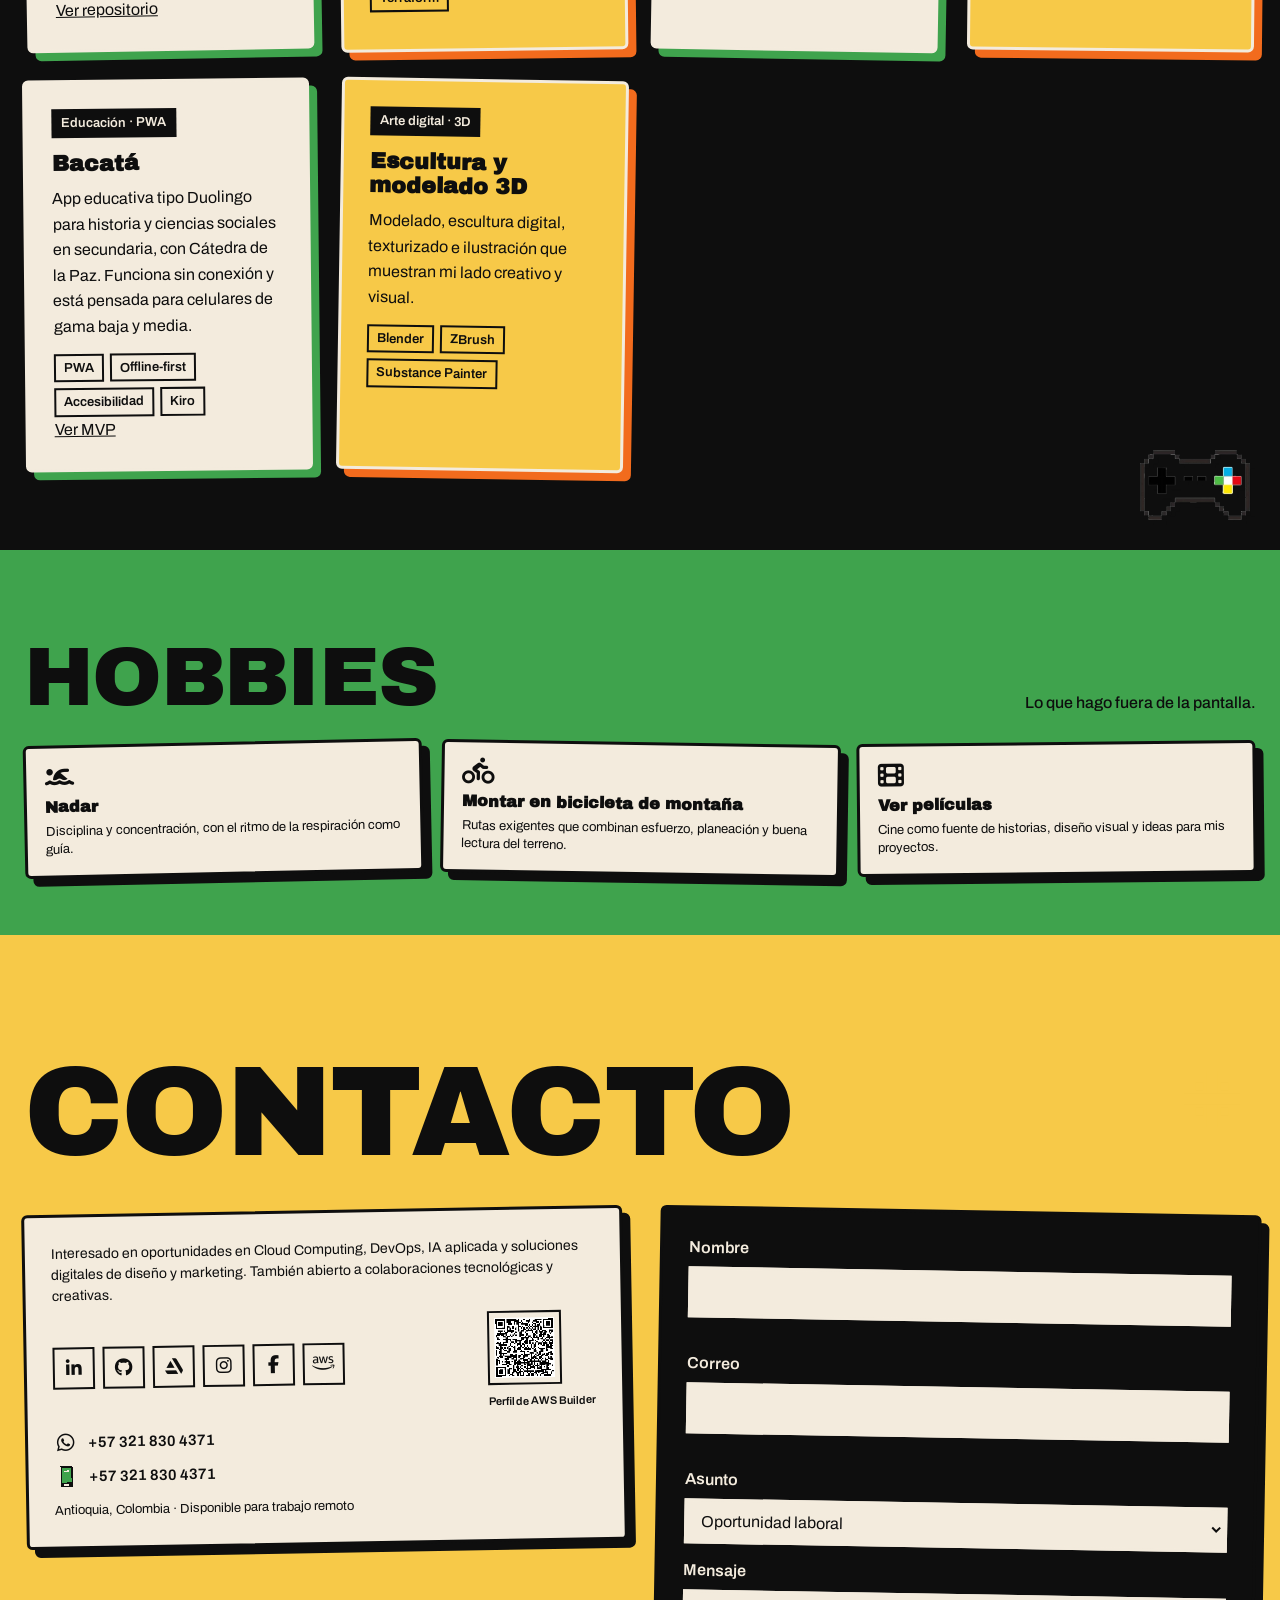
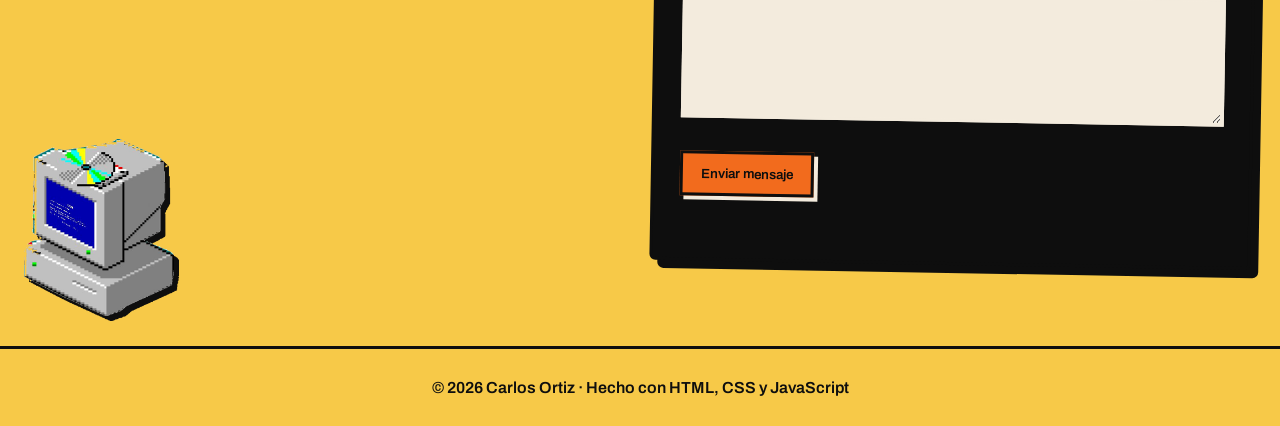
==== commit 5cb98f5e: "version 6.8" ====
--- a/index.html
+++ b/index.html
@@ -314,6 +314,31 @@
     </section>
 
     <!-- CONTACTO -->
+    <!-- HOBBIES -->
+    <section id="hobbies" class="seccion seccion-verde">
+      <header class="cabecera">
+        <h2 class="reveal">Hobbies</h2>
+        <p class="reveal">Lo que hago fuera de la pantalla.</p>
+      </header>
+      <div class="rejilla-hobbies">
+        <article class="bloque-claro reveal" data-rot="-1.2">
+          <i class="fa-solid fa-person-swimming hobby-icono" aria-hidden="true"></i>
+          <h3>Nadar</h3>
+          <p>Disciplina y concentración, con el ritmo de la respiración como guía.</p>
+        </article>
+        <article class="bloque-claro reveal" data-rot="0.9">
+          <i class="fa-solid fa-person-biking hobby-icono" aria-hidden="true"></i>
+          <h3>Montar en bicicleta de montaña</h3>
+          <p>Rutas exigentes que combinan esfuerzo, planeación y buena lectura del terreno.</p>
+        </article>
+        <article class="bloque-claro reveal" data-rot="-0.6">
+          <i class="fa-solid fa-film hobby-icono" aria-hidden="true"></i>
+          <h3>Ver películas</h3>
+          <p>Cine como fuente de historias, diseño visual y ideas para mis proyectos.</p>
+        </article>
+      </div>
+    </section>
+
     <section id="contacto" class="seccion seccion-amarilla contacto">
       <header class="cabecera">
         <h2 class="reveal">Contacto</h2>
@@ -376,31 +401,6 @@
         </form>
       </div>
     </section>
-
-    <!-- HOBBIES -->
-    <section id="hobbies" class="seccion seccion-verde">
-      <header class="cabecera">
-        <h2 class="reveal">Hobbies</h2>
-        <p class="reveal">Lo que hago fuera de la pantalla.</p>
-      </header>
-      <div class="rejilla-hobbies">
-        <article class="bloque-claro reveal" data-rot="-1.2">
-          <i class="fa-solid fa-person-swimming hobby-icono" aria-hidden="true"></i>
-          <h3>Nadar</h3>
-          <p>Disciplina y concentración, con el ritmo de la respiración como guía.</p>
-        </article>
-        <article class="bloque-claro reveal" data-rot="0.9">
-          <i class="fa-solid fa-person-biking hobby-icono" aria-hidden="true"></i>
-          <h3>Montar en bicicleta de montaña</h3>
-          <p>Rutas exigentes que combinan esfuerzo, planeación y buena lectura del terreno.</p>
-        </article>
-        <article class="bloque-claro reveal" data-rot="-0.6">
-          <i class="fa-solid fa-film hobby-icono" aria-hidden="true"></i>
-          <h3>Ver películas</h3>
-          <p>Cine como fuente de historias, diseño visual y ideas para mis proyectos.</p>
-        </article>
-      </div>
-    </section>
   </main>
 
   <footer class="pie">
--- a/styles.css
+++ b/styles.css
@@ -482,3 +482,40 @@
 .hobby-icono { font-size: 42px; display: block; margin-bottom: 14px; color: #0E0E0E; }
 .rejilla-hobbies h3 { font-size: 20px; }
 .rejilla-hobbies p { font-size: 15px; }
+
+/* ---------- Hobbies más compactos ---------- */
+#hobbies { padding: 90px 24px 60px; }
+#hobbies .cabecera { margin-bottom: 26px; }
+#hobbies h2 { font-size: clamp(44px, 7vw, 84px); }
+.rejilla-hobbies { gap: 18px; }
+.rejilla-hobbies .bloque-claro { padding: 16px 18px; }
+.hobby-icono { font-size: 26px; margin-bottom: 8px; }
+.rejilla-hobbies h3 { font-size: 16px; margin-bottom: 6px; }
+.rejilla-hobbies p { font-size: 13px; line-height: 1.45; }
+
+/* ---------- Menos espacio entre la portada y la cinta ---------- */
+.inicio { padding-bottom: 0; }
+.cinta { margin-top: 14px; }
+.inicio-acciones .acciones { margin-bottom: 12px; }
+.inicio-acciones .escribiendo { margin-top: 0; }
+.hero-iconos { padding-top: 70px; }
+.hero-iconos img:nth-child(2) { margin-top: 40px; }
+.hero-iconos img:nth-child(3) { margin-top: 18px; }
+@media (max-width: 960px) {
+  .cinta { margin-top: 24px; }
+  .hero-iconos { padding-top: 24px; }
+}
+
+/* ---------- "Hola mundo" centrado dentro de su bloque ---------- */
+.bloque-hola { align-items: center; justify-content: center; text-align: center; }
+.bloque-hola p { margin: 0 auto; }
+
+/* ---------- Corrección final: Hola mundo centrado y íconos con aire arriba ---------- */
+.bloque-hola { display: flex !important; flex-direction: column; align-items: center; justify-content: center; text-align: center; }
+.bloque-hola p { width: fit-content; margin: 0 auto !important; }
+.hero-iconos { padding-top: 104px; }
+.hero-iconos img:nth-child(2) { margin-top: 40px; }
+.hero-iconos img:nth-child(3) { margin-top: 18px; }
+@media (max-width: 960px) {
+  .hero-iconos { padding-top: 24px; }
+}
